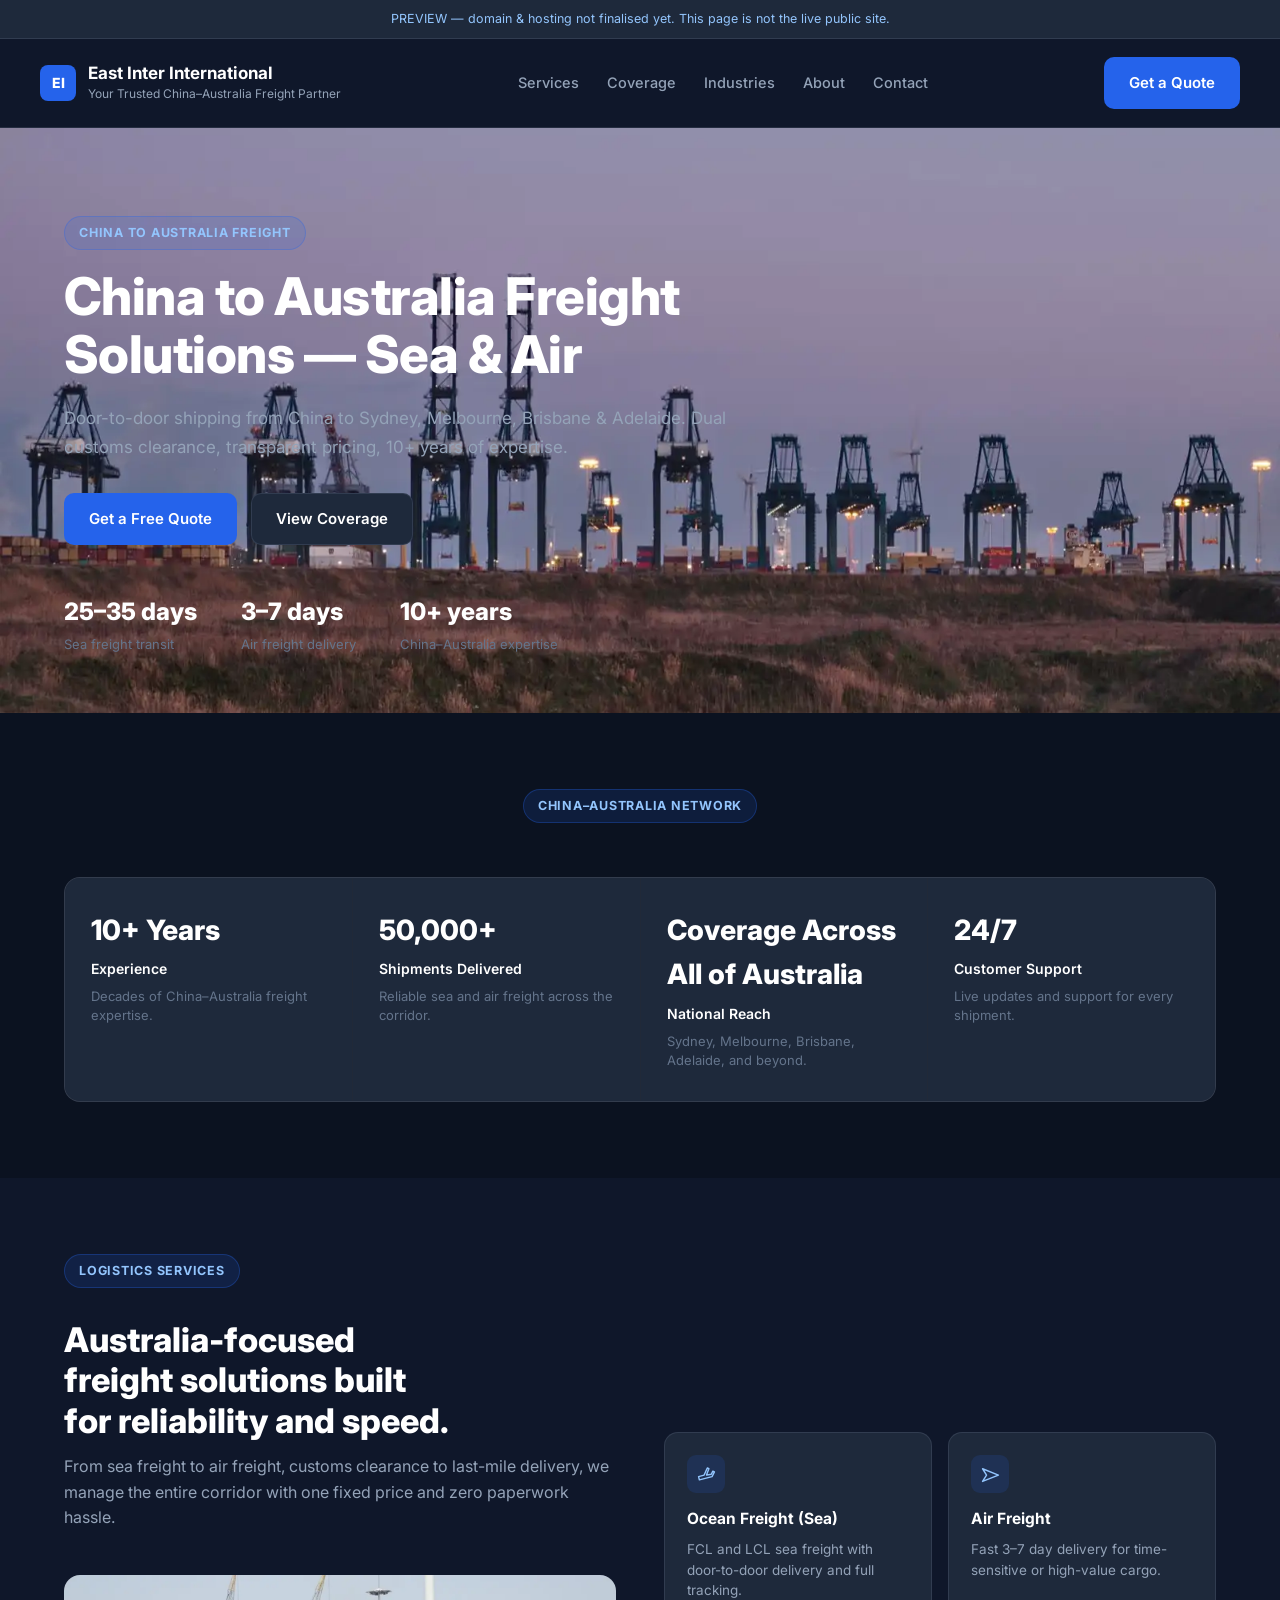
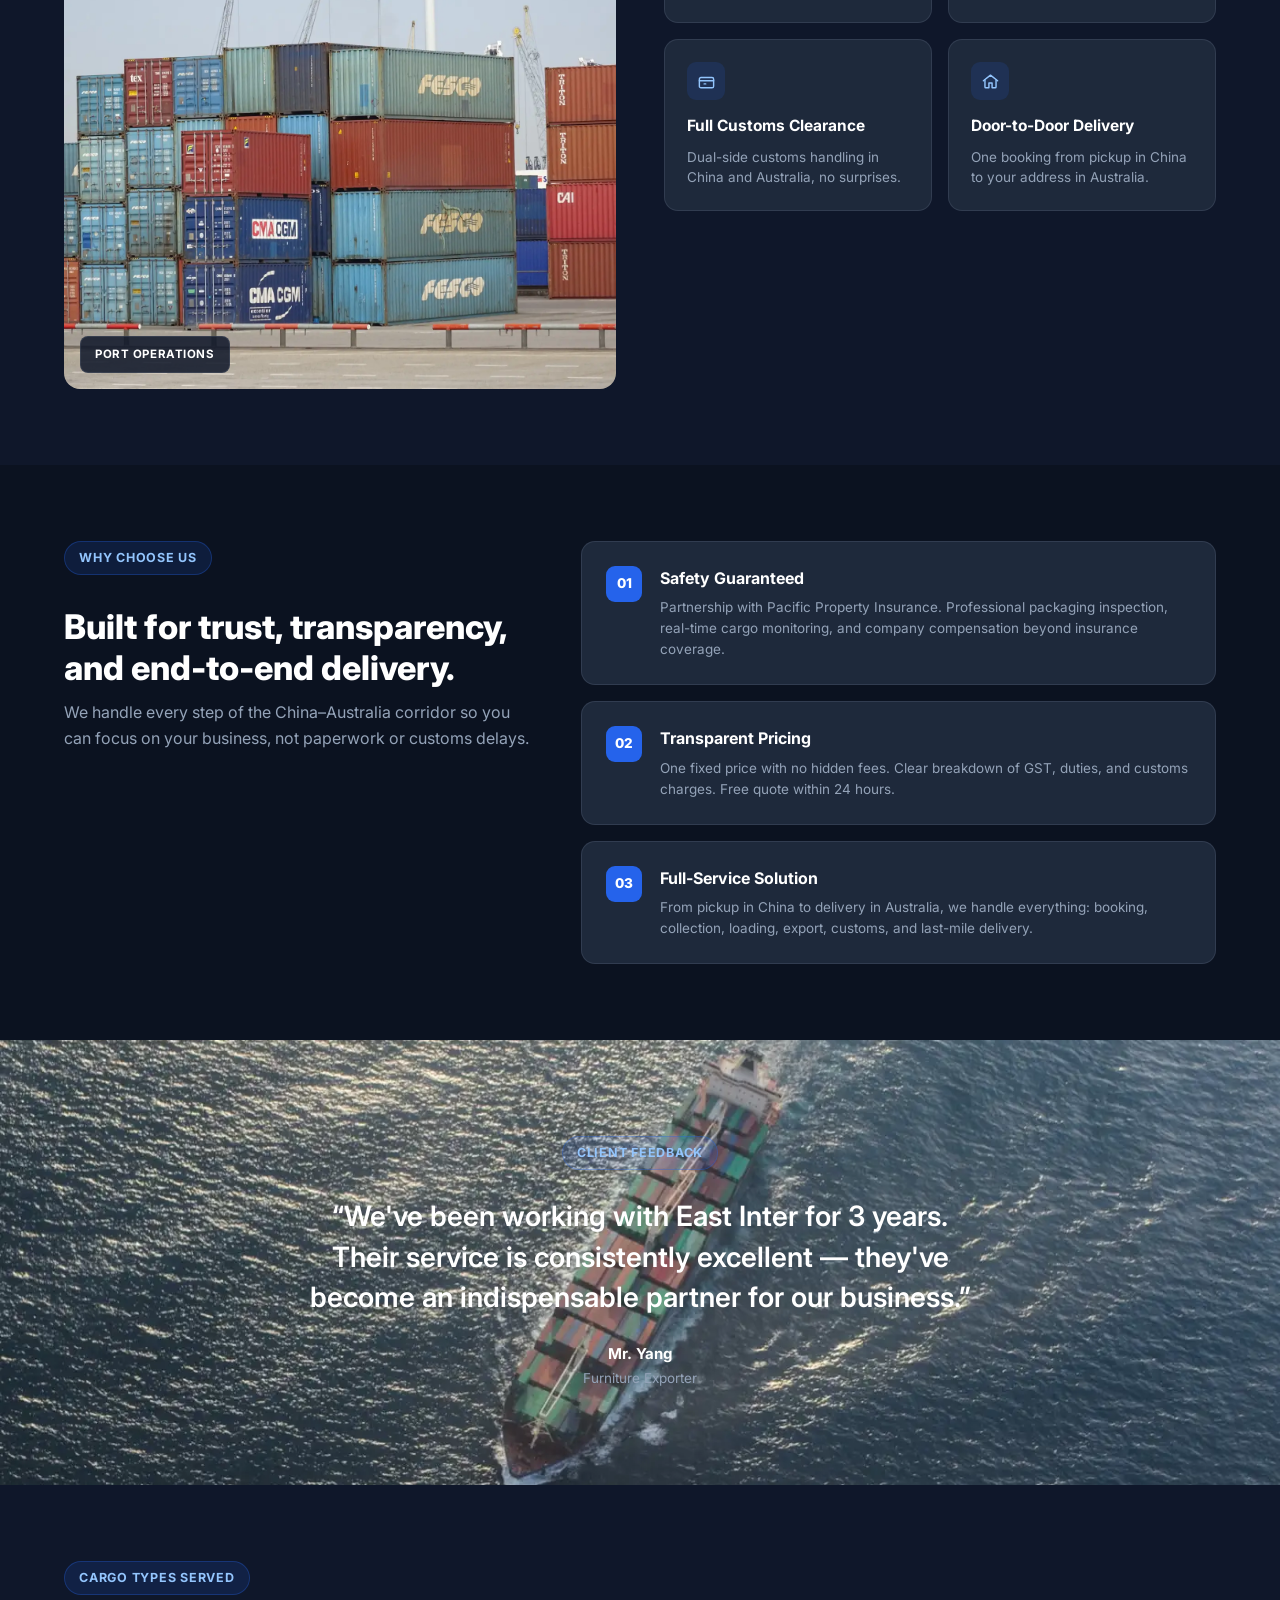
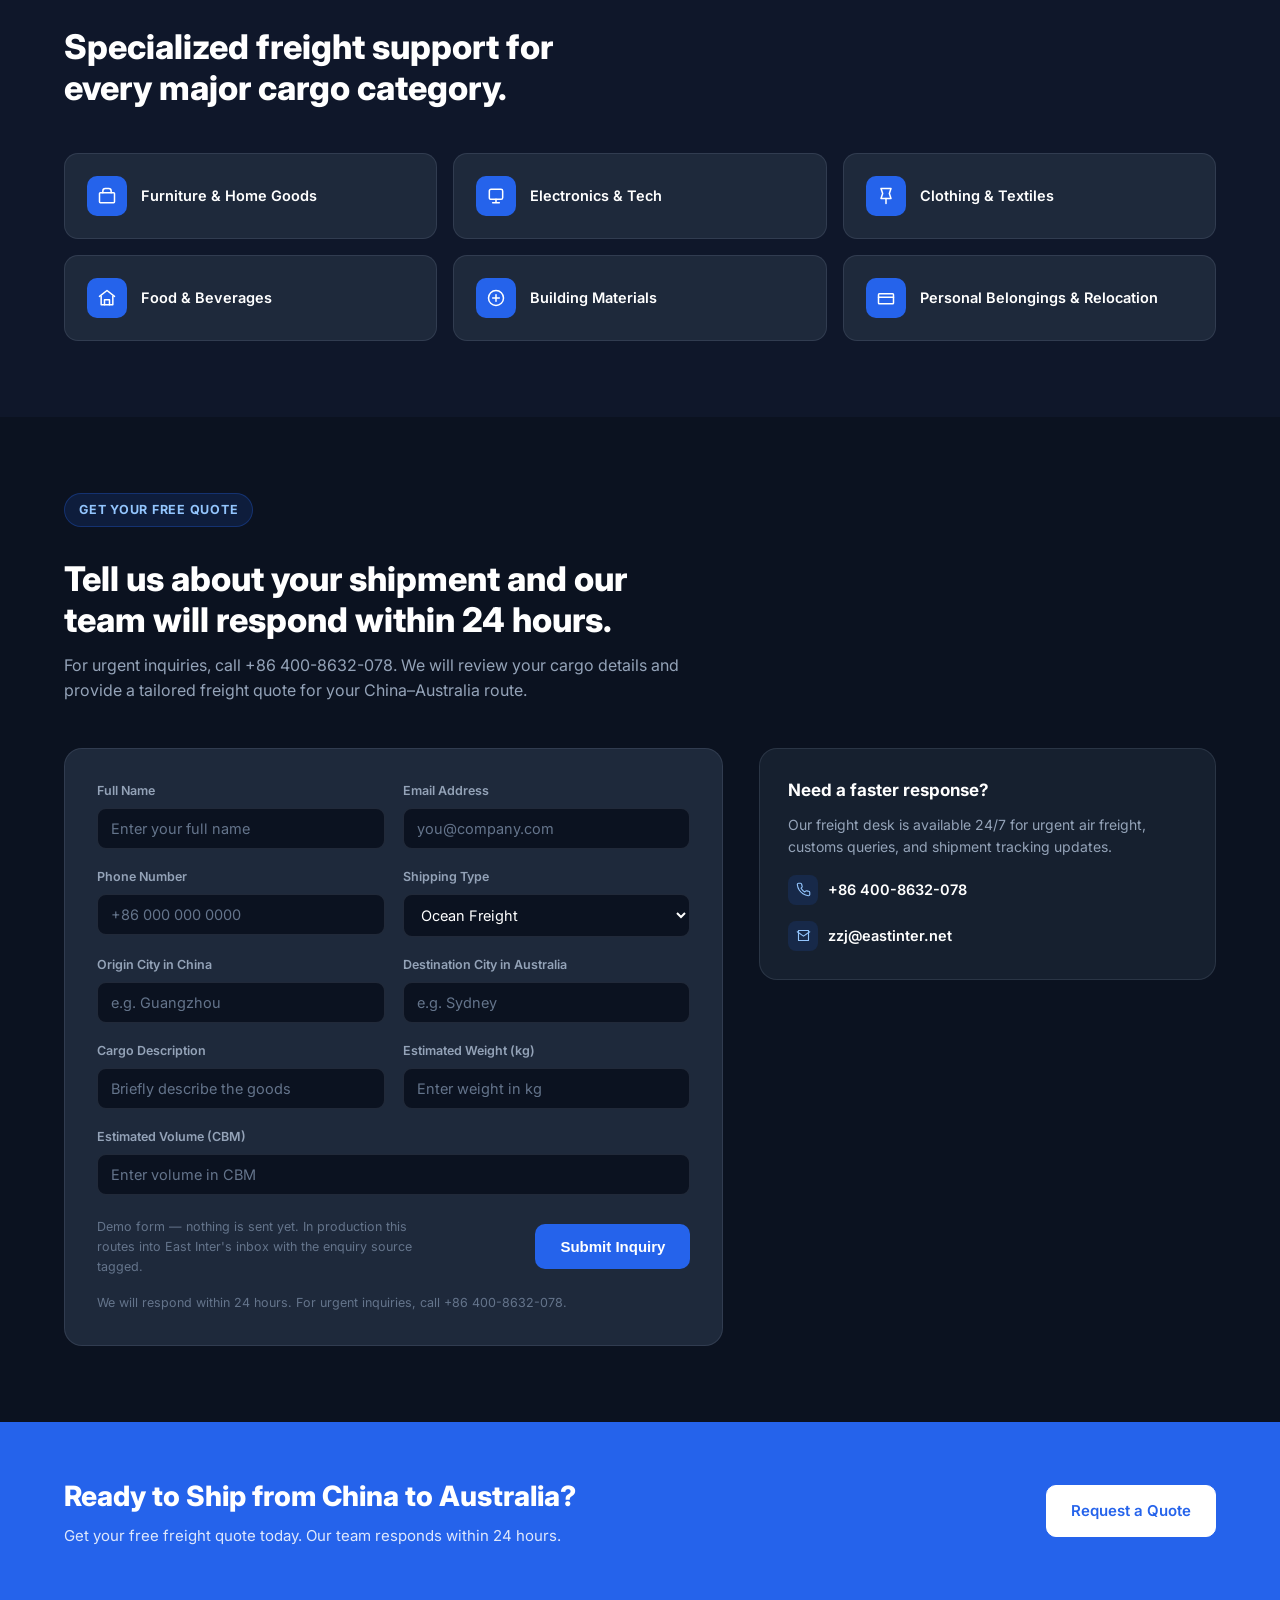
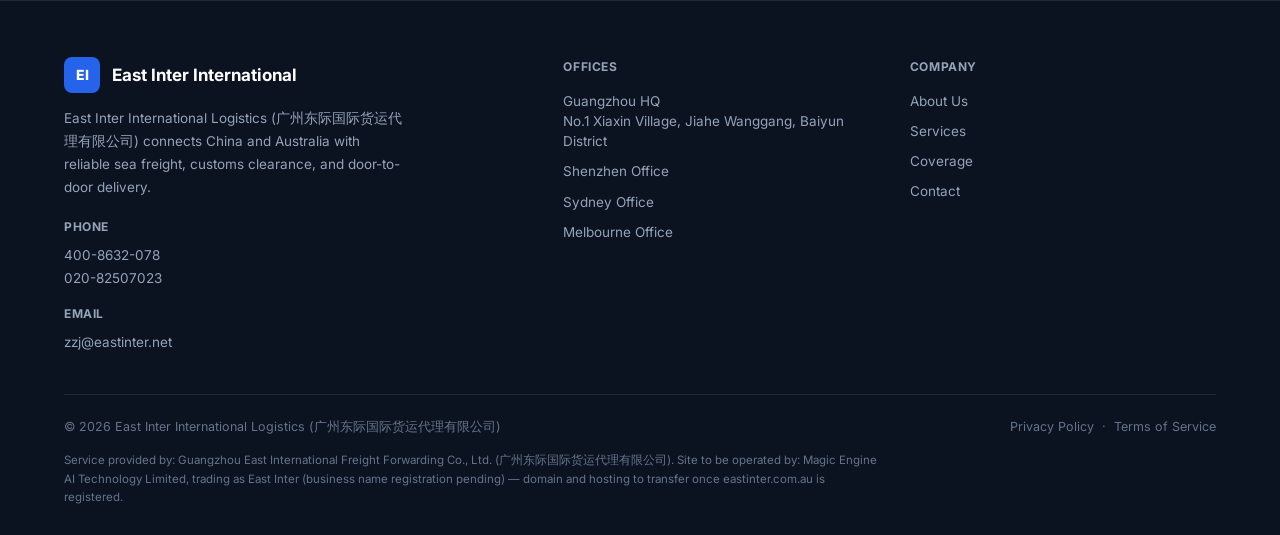
==== index.html @ a876fdb6 "East Inter 英文站 v2 — 按 PM Figma 新设计重做 Co-Authored-By: Claude Sonnet 5 <noreply@anthropic.com>" ====
<!DOCTYPE html>
<html lang="en">
<head>
<meta charset="UTF-8">
<meta name="viewport" content="width=device-width, initial-scale=1.0">
<title>East Inter International</title>
<link rel="preconnect" href="https://fonts.googleapis.com">
<link rel="preconnect" href="https://fonts.gstatic.com" crossorigin>
<link href="https://fonts.googleapis.com/css2?family=Inter:wght@400;500;600;700;800&display=swap" rel="stylesheet">
<style>
  :root{
    --bg:#0F172A;
    --bg-alt:#0B1220;
    --card:#1E293B;
    --card-alt:#16202F;
    --line:rgba(148,163,184,0.16);
    --ink:#FFFFFF;
    --ink-soft:#94A3B8;
    --ink-faint:#64748B;
    --accent:#2563EB;
    --accent-hover:#1D4ED8;
    --accent-soft:rgba(37,99,235,0.14);
  }
  *{box-sizing:border-box; margin:0; padding:0;}
  html{scroll-behavior:smooth;}
  @media (prefers-reduced-motion: reduce){ html{scroll-behavior:auto;} }
  body{
    background:var(--bg); color:var(--ink);
    font-family:'Inter', -apple-system, Segoe UI, sans-serif;
    -webkit-font-smoothing:antialiased;
    line-height:1.6;
  }
  img{max-width:100%; display:block;}
  a{color:inherit; text-decoration:none;}
  .wrap{max-width:1200px; margin:0 auto; padding:0 24px;}

  /* ---------- Buttons ---------- */
  .btn{
    display:inline-flex; align-items:center; justify-content:center; gap:8px;
    font-weight:600; font-size:15px; padding:13px 24px; border-radius:10px;
    border:1px solid transparent; cursor:pointer; white-space:nowrap;
    transition:background .15s ease, border-color .15s ease, transform .15s ease;
  }
  .btn-primary{background:var(--accent); color:#fff;}
  .btn-primary:hover{background:var(--accent-hover);}
  .btn-ghost{background:var(--card); color:var(--ink); border-color:var(--line);}
  .btn-ghost:hover{border-color:var(--ink-soft);}
  .btn:active{transform:translateY(1px);}
  .btn:focus-visible{outline:2px solid var(--accent); outline-offset:2px;}

  /* ---------- Navbar ---------- */
  header.nav{
    background:var(--bg); border-bottom:1px solid var(--line);
    position:sticky; top:0; z-index:20;
  }
  .nav-row{display:flex; align-items:center; justify-content:space-between; padding:18px 0; gap:20px;}
  .brand{display:flex; align-items:center; gap:12px;}
  .brand .mark{
    width:36px; height:36px; border-radius:8px; background:var(--accent);
    display:flex; align-items:center; justify-content:center; font-weight:800; font-size:14px; flex-shrink:0;
  }
  .brand .name{font-weight:700; font-size:17px; line-height:1.2;}
  .brand .tag{font-size:12px; color:var(--ink-soft);}
  .nav-links{display:flex; gap:28px; font-size:14.5px; font-weight:500; color:var(--ink-soft);}
  .nav-links a:hover{color:var(--ink);}
  .nav-cta{display:flex; align-items:center; gap:18px;}
  @media (max-width:860px){ .nav-links{display:none;} }

  /* ---------- Hero ---------- */
  .hero{position:relative; padding:88px 0 56px; overflow:hidden;}
  .hero-bg{position:absolute; inset:0; z-index:-2;}
  .hero-bg img{width:100%; height:100%; object-fit:cover;}
  .hero-bg::after{
    content:''; position:absolute; inset:0; z-index:-1;
    background:linear-gradient(100deg, rgba(15,23,42,0.97) 0%, rgba(15,23,42,0.90) 42%, rgba(15,23,42,0.55) 100%);
  }
  .eyebrow{
    display:inline-block; font-size:12.5px; font-weight:700; letter-spacing:0.06em; text-transform:uppercase;
    color:#93C5FD; background:var(--accent-soft); border:1px solid rgba(37,99,235,0.3);
    padding:6px 14px; border-radius:20px; margin-bottom:18px;
  }
  .hero h1{
    font-size:clamp(34px, 4.6vw, 52px); font-weight:800; line-height:1.12; letter-spacing:-0.01em;
    max-width:820px; text-wrap:balance;
  }
  .hero-lede{font-size:17px; color:var(--ink-soft); max-width:680px; margin-top:20px; line-height:1.65;}
  .hero-cta{display:flex; gap:14px; margin-top:32px; flex-wrap:wrap;}
  .hero-stats{display:flex; gap:44px; margin-top:48px; flex-wrap:wrap;}
  .hero-stats .stat b{font-size:24px; font-weight:800; display:block;}
  .hero-stats .stat span{font-size:13px; color:var(--ink-faint);}

  /* ---------- Section shell ---------- */
  section{padding:76px 0;}
  .band-alt{background:var(--bg-alt);}
  .section-head{max-width:640px; margin-bottom:44px;}
  .section-head h2{font-size:clamp(26px, 3vw, 34px); font-weight:800; margin-top:14px; line-height:1.2; text-wrap:balance;}
  .section-head p{color:var(--ink-soft); font-size:16px; margin-top:12px; line-height:1.6;}
  .section-head.center{margin-left:auto; margin-right:auto; text-align:center;}

  /* ---------- Stats bar ---------- */
  .stats-grid{display:grid; grid-template-columns:repeat(4, 1fr); gap:1px; background:var(--line); border:1px solid var(--line); border-radius:16px; overflow:hidden;}
  .stats-grid .cell{background:var(--card); padding:30px 26px;}
  .stats-grid .cell b{font-size:28px; font-weight:800; display:block;}
  .stats-grid .cell .label{font-size:14px; font-weight:600; color:var(--ink); margin-top:6px;}
  .stats-grid .cell .desc{font-size:13px; color:var(--ink-faint); margin-top:6px; line-height:1.5;}
  @media (max-width:900px){ .stats-grid{grid-template-columns:repeat(2, 1fr);} }

  /* ---------- Services ---------- */
  .services-layout{display:grid; grid-template-columns:1fr 1fr; gap:48px; align-items:center;}
  .services-photo{border-radius:16px; overflow:hidden; position:relative; aspect-ratio:4/3;}
  .services-photo img{width:100%; height:100%; object-fit:cover;}
  .photo-badge{
    position:absolute; left:16px; bottom:16px; background:rgba(15,23,42,0.85); border:1px solid var(--line);
    border-radius:8px; padding:8px 14px; font-size:11.5px; font-weight:700; letter-spacing:0.05em; text-transform:uppercase;
  }
  .svc-grid{display:grid; grid-template-columns:1fr 1fr; gap:16px;}
  .svc-card{background:var(--card); border:1px solid var(--line); border-radius:14px; padding:22px;}
  .svc-card .icon{width:38px; height:38px; border-radius:9px; background:var(--accent-soft); color:#93C5FD; display:flex; align-items:center; justify-content:center; margin-bottom:14px;}
  .svc-card .icon svg{width:19px; height:19px;}
  .svc-card h3{font-size:15.5px; font-weight:700;}
  .svc-card p{font-size:13.5px; color:var(--ink-soft); margin-top:8px; line-height:1.5;}
  @media (max-width:860px){ .services-layout{grid-template-columns:1fr;} }

  /* ---------- Why choose us ---------- */
  .why-layout{display:grid; grid-template-columns:0.85fr 1.15fr; gap:48px; align-items:start;}
  .why-cards{display:flex; flex-direction:column; gap:16px;}
  .why-card{background:var(--card); border:1px solid var(--line); border-radius:14px; padding:24px; display:flex; gap:18px; align-items:flex-start;}
  .why-card .num{
    flex-shrink:0; width:36px; height:36px; border-radius:9px; background:var(--accent); color:#fff;
    display:flex; align-items:center; justify-content:center; font-weight:800; font-size:13.5px;
  }
  .why-card h3{font-size:16px; font-weight:700;}
  .why-card p{font-size:13.5px; color:var(--ink-soft); margin-top:6px; line-height:1.55;}
  @media (max-width:860px){ .why-layout{grid-template-columns:1fr;} }

  /* ---------- Testimonial ---------- */
  .testimonial{position:relative; padding:96px 0; text-align:center; overflow:hidden;}
  .testimonial-bg{position:absolute; inset:0; z-index:-2;}
  .testimonial-bg img{width:100%; height:100%; object-fit:cover;}
  .testimonial-bg::after{content:''; position:absolute; inset:0; z-index:-1; background:linear-gradient(180deg, rgba(11,18,32,0.88) 0%, rgba(11,18,32,0.72) 50%, rgba(11,18,32,0.92) 100%);}
  .testimonial .eyebrow{margin-bottom:26px;}
  .testimonial blockquote{font-size:clamp(20px, 2.6vw, 28px); font-weight:600; line-height:1.45; max-width:760px; margin:0 auto; text-wrap:balance;}
  .testimonial .author{margin-top:24px; font-weight:700; font-size:15px;}
  .testimonial .role{font-size:13.5px; color:var(--ink-soft); margin-top:2px;}

  /* ---------- Industries ---------- */
  .industries-grid{display:grid; grid-template-columns:repeat(3, 1fr); gap:16px;}
  .ind-card{background:var(--card); border:1px solid var(--line); border-radius:14px; padding:22px; display:flex; align-items:center; gap:14px;}
  .ind-card .icon{width:40px; height:40px; border-radius:10px; background:var(--accent); color:#fff; display:flex; align-items:center; justify-content:center; flex-shrink:0;}
  .ind-card .icon svg{width:20px; height:20px;}
  .ind-card h3{font-size:14.5px; font-weight:600;}
  @media (max-width:860px){ .industries-grid{grid-template-columns:repeat(2, 1fr);} }
  @media (max-width:560px){ .industries-grid{grid-template-columns:1fr;} }

  /* ---------- Quote form section ---------- */
  .quote-section{position:relative; overflow:hidden;}
  .quote-bg{position:absolute; inset:0; z-index:-2;}
  .quote-bg img{width:100%; height:100%; object-fit:cover;}
  .quote-bg::after{content:''; position:absolute; inset:0; z-index:-1; background:linear-gradient(120deg, rgba(15,23,42,0.96) 0%, rgba(15,23,42,0.92) 55%, rgba(15,23,42,0.72) 100%);}
  .quote-layout{display:grid; grid-template-columns:1.3fr 0.9fr; gap:36px; align-items:start;}
  .quote-card{background:var(--card); border:1px solid var(--line); border-radius:18px; padding:32px;}
  .form-grid{display:grid; grid-template-columns:1fr 1fr; gap:18px;}
  .field{display:flex; flex-direction:column; gap:7px;}
  .field.full{grid-column:1/-1;}
  .field label{font-size:12.5px; font-weight:600; color:var(--ink-soft);}
  .field input, .field select, .field textarea{
    background:var(--bg-alt); border:1px solid var(--line); border-radius:9px; color:var(--ink);
    font-family:inherit; font-size:14.5px; padding:11px 13px; width:100%;
  }
  .field input::placeholder, .field textarea::placeholder{color:var(--ink-faint);}
  .field input:focus, .field select:focus, .field textarea:focus{outline:2px solid var(--accent); outline-offset:1px; border-color:var(--accent);}
  .form-foot{margin-top:22px; display:flex; align-items:center; justify-content:space-between; gap:16px; flex-wrap:wrap;}
  .form-note{font-size:12.5px; color:var(--ink-faint); max-width:40ch;}
  .urgent-card{background:var(--card-alt); border:1px solid var(--line); border-radius:18px; padding:28px;}
  .urgent-card h3{font-size:17px; font-weight:700;}
  .urgent-card p{font-size:14px; color:var(--ink-soft); margin-top:10px; line-height:1.6;}
  .contact-row{display:flex; align-items:center; gap:10px; margin-top:16px; font-size:14.5px; font-weight:600;}
  .contact-row .icon{width:30px; height:30px; border-radius:8px; background:var(--accent-soft); color:#93C5FD; display:flex; align-items:center; justify-content:center; flex-shrink:0;}
  .contact-row .icon svg{width:15px; height:15px;}
  @media (max-width:860px){ .quote-layout{grid-template-columns:1fr;} .form-grid{grid-template-columns:1fr;} }

  .success-panel{display:none; text-align:center; padding:30px 10px;}
  .success-panel.show{display:block;}
  form.hide{display:none;}
  .success-panel svg{width:46px; height:46px; color:#93C5FD;}
  .success-panel h3{font-size:19px; font-weight:700; margin-top:14px;}
  .success-panel p{color:var(--ink-soft); font-size:14px; margin-top:8px;}
  .success-panel .ref{display:inline-block; margin-top:14px; font-family:monospace; font-size:12.5px; background:var(--bg-alt); border:1px solid var(--line); border-radius:6px; padding:6px 12px;}

  /* ---------- CTA banner ---------- */
  .cta-banner{background:var(--accent); padding:52px 0;}
  .cta-row{display:flex; align-items:center; justify-content:space-between; gap:24px; flex-wrap:wrap;}
  .cta-row h2{font-size:clamp(22px, 2.6vw, 28px); font-weight:800;}
  .cta-row p{color:rgba(255,255,255,0.85); margin-top:6px; font-size:15px;}
  .cta-banner .btn-ghost{background:#fff; color:var(--accent); border-color:#fff;}
  .cta-banner .btn-ghost:hover{background:#EFF6FF;}

  /* ---------- Footer ---------- */
  footer{background:var(--bg-alt); padding:56px 0 28px; border-top:1px solid var(--line);}
  .footer-grid{display:grid; grid-template-columns:1.5fr 1fr 1fr; gap:40px;}
  footer h4{font-size:12px; font-weight:700; letter-spacing:0.05em; text-transform:uppercase; color:var(--ink-soft); margin-bottom:14px;}
  footer p{font-size:13.5px; color:var(--ink-soft); line-height:1.7; max-width:38ch;}
  footer ul{list-style:none;}
  footer li{font-size:13.5px; color:var(--ink-soft); margin-bottom:10px; line-height:1.5;}
  footer a:hover{color:var(--ink);}
  .footer-legal{
    margin-top:40px; padding-top:22px; border-top:1px solid var(--line);
    display:flex; justify-content:space-between; gap:16px; flex-wrap:wrap; font-size:12.5px; color:var(--ink-faint);
  }
  .footer-disclosure{margin-top:14px; font-size:11.5px; color:var(--ink-faint); line-height:1.6; max-width:820px;}
  @media (max-width:760px){ .footer-grid{grid-template-columns:1fr; gap:28px;} }

  .demo-banner{background:#1E293B; color:#93C5FD; text-align:center; font-size:12.5px; padding:9px 16px; border-bottom:1px solid var(--line);}
</style>
</head>
<body>

<div class="demo-banner">PREVIEW — domain &amp; hosting not finalised yet. This page is not the live public site.</div>

<header class="nav">
  <div class="wrap nav-row">
    <div class="brand">
      <div class="mark">EI</div>
      <div>
        <div class="name">East Inter International</div>
        <div class="tag">Your Trusted China–Australia Freight Partner</div>
      </div>
    </div>
    <nav class="nav-links">
      <a href="#services">Services</a>
      <a href="#coverage">Coverage</a>
      <a href="#industries">Industries</a>
      <a href="#why">About</a>
      <a href="#quote">Contact</a>
    </nav>
    <div class="nav-cta">
      <a class="btn btn-primary" href="#quote">Get a Quote</a>
    </div>
  </div>
</header>

<section class="hero">
  <div class="hero-bg"><img src="[data-uri]" alt="Container cranes at a port terminal during sunset"></div>
  <div class="wrap">
    <span class="eyebrow">China to Australia Freight</span>
    <h1>China to Australia Freight Solutions — Sea &amp; Air</h1>
    <p class="hero-lede">Door-to-door shipping from China to Sydney, Melbourne, Brisbane &amp; Adelaide. Dual customs clearance, transparent pricing, 10+ years of expertise.</p>
    <div class="hero-cta">
      <a class="btn btn-primary" href="#quote">Get a Free Quote</a>
      <a class="btn btn-ghost" href="#coverage">View Coverage</a>
    </div>
    <div class="hero-stats">
      <div class="stat"><b>25–35 days</b><span>Sea freight transit</span></div>
      <div class="stat"><b>3–7 days</b><span>Air freight delivery</span></div>
      <div class="stat"><b>10+ years</b><span>China–Australia expertise</span></div>
    </div>
  </div>
</section>

<section class="band-alt">
  <div class="wrap">
    <div class="section-head center" style="margin-bottom:36px;">
      <span class="eyebrow">China–Australia Network</span>
    </div>
    <div class="stats-grid">
      <div class="cell"><b>10+ Years</b><div class="label">Experience</div><div class="desc">Decades of China–Australia freight expertise.</div></div>
      <div class="cell"><b>50,000+</b><div class="label">Shipments Delivered</div><div class="desc">Reliable sea and air freight across the corridor.</div></div>
      <div class="cell"><b>Coverage Across All of Australia</b><div class="label">National Reach</div><div class="desc">Sydney, Melbourne, Brisbane, Adelaide, and beyond.</div></div>
      <div class="cell"><b>24/7</b><div class="label">Customer Support</div><div class="desc">Live updates and support for every shipment.</div></div>
    </div>
  </div>
</section>

<section id="services">
  <div class="wrap">
    <div class="services-layout">
      <div>
        <div class="section-head">
          <span class="eyebrow">Logistics Services</span>
          <h2>Australia-focused freight solutions built for reliability and speed.</h2>
          <p>From sea freight to air freight, customs clearance to last-mile delivery, we manage the entire corridor with one fixed price and zero paperwork hassle.</p>
        </div>
        <div class="services-photo">
          <img src="[data-uri]" alt="Stacked shipping containers at a port terminal">
          <span class="photo-badge">Port Operations</span>
        </div>
      </div>
      <div class="svc-grid">
        <div class="svc-card">
          <div class="icon"><svg viewBox="0 0 24 24" fill="none" stroke="currentColor" stroke-width="1.8" stroke-linecap="round" stroke-linejoin="round"><path d="M2 16l7-2 4-9 2 1-3 8 6-1 2-4 2 1-3 6-16 4z"/></svg></div>
          <h3>Ocean Freight (Sea)</h3>
          <p>FCL and LCL sea freight with door-to-door delivery and full tracking.</p>
        </div>
        <div class="svc-card">
          <div class="icon"><svg viewBox="0 0 24 24" fill="none" stroke="currentColor" stroke-width="1.8" stroke-linecap="round" stroke-linejoin="round"><path d="M2 22l20-8-20-8 5 8-5 8z"/></svg></div>
          <h3>Air Freight</h3>
          <p>Fast 3–7 day delivery for time-sensitive or high-value cargo.</p>
        </div>
        <div class="svc-card">
          <div class="icon"><svg viewBox="0 0 24 24" fill="none" stroke="currentColor" stroke-width="1.8" stroke-linecap="round" stroke-linejoin="round"><rect x="3" y="7" width="18" height="13" rx="2"/><path d="M3 11h18"/><path d="M9 15h2"/></svg></div>
          <h3>Full Customs Clearance</h3>
          <p>Dual-side customs handling in China and Australia, no surprises.</p>
        </div>
        <div class="svc-card">
          <div class="icon"><svg viewBox="0 0 24 24" fill="none" stroke="currentColor" stroke-width="1.8" stroke-linecap="round" stroke-linejoin="round"><path d="M3 11l9-7 9 7"/><path d="M5 10v9a1 1 0 0 0 1 1h4v-6h4v6h4a1 1 0 0 0 1-1v-9"/></svg></div>
          <h3>Door-to-Door Delivery</h3>
          <p>One booking from pickup in China to your address in Australia.</p>
        </div>
      </div>
    </div>
  </div>
</section>

<section class="band-alt" id="why">
  <div class="wrap">
    <div class="why-layout">
      <div class="section-head" style="margin-bottom:0;">
        <span class="eyebrow">Why Choose Us</span>
        <h2>Built for trust, transparency, and end-to-end delivery.</h2>
        <p>We handle every step of the China–Australia corridor so you can focus on your business, not paperwork or customs delays.</p>
      </div>
      <div class="why-cards">
        <div class="why-card">
          <div class="num">01</div>
          <div><h3>Safety Guaranteed</h3><p>Partnership with Pacific Property Insurance. Professional packaging inspection, real-time cargo monitoring, and company compensation beyond insurance coverage.</p></div>
        </div>
        <div class="why-card">
          <div class="num">02</div>
          <div><h3>Transparent Pricing</h3><p>One fixed price with no hidden fees. Clear breakdown of GST, duties, and customs charges. Free quote within 24 hours.</p></div>
        </div>
        <div class="why-card">
          <div class="num">03</div>
          <div><h3>Full-Service Solution</h3><p>From pickup in China to delivery in Australia, we handle everything: booking, collection, loading, export, customs, and last-mile delivery.</p></div>
        </div>
      </div>
    </div>
  </div>
</section>

<section class="testimonial">
  <div class="testimonial-bg"><img src="[data-uri]" alt="Aerial view of a cargo ship at sea"></div>
  <div class="wrap">
    <span class="eyebrow">Client Feedback</span>
    <blockquote>&ldquo;We've been working with East Inter for 3 years. Their service is consistently excellent — they've become an indispensable partner for our business.&rdquo;</blockquote>
    <div class="author">Mr. Yang</div>
    <div class="role">Furniture Exporter</div>
  </div>
</section>

<section id="industries">
  <div class="wrap">
    <div class="section-head">
      <span class="eyebrow">Cargo Types Served</span>
      <h2>Specialized freight support for every major cargo category.</h2>
    </div>
    <div class="industries-grid">
      <div class="ind-card"><div class="icon"><svg viewBox="0 0 24 24" fill="none" stroke="currentColor" stroke-width="1.8" stroke-linecap="round" stroke-linejoin="round"><rect x="3" y="8" width="18" height="12" rx="1"/><path d="M7 8V6a3 3 0 0 1 3-3h4a3 3 0 0 1 3 3v2"/></svg></div><h3>Furniture &amp; Home Goods</h3></div>
      <div class="ind-card"><div class="icon"><svg viewBox="0 0 24 24" fill="none" stroke="currentColor" stroke-width="1.8" stroke-linecap="round" stroke-linejoin="round"><rect x="4" y="4" width="16" height="12" rx="2"/><path d="M8 20h8M12 16v4"/></svg></div><h3>Electronics &amp; Tech</h3></div>
      <div class="ind-card"><div class="icon"><svg viewBox="0 0 24 24" fill="none" stroke="currentColor" stroke-width="1.8" stroke-linecap="round" stroke-linejoin="round"><path d="M6 3h12l-2 6 2 6H6l2-6-2-6z"/><path d="M12 15v6"/></svg></div><h3>Clothing &amp; Textiles</h3></div>
      <div class="ind-card"><div class="icon"><svg viewBox="0 0 24 24" fill="none" stroke="currentColor" stroke-width="1.8" stroke-linecap="round" stroke-linejoin="round"><path d="M3 10l9-7 9 7"/><path d="M5 10v10h14V10"/><path d="M9 20v-6h6v6"/></svg></div><h3>Food &amp; Beverages</h3></div>
      <div class="ind-card"><div class="icon"><svg viewBox="0 0 24 24" fill="none" stroke="currentColor" stroke-width="1.8" stroke-linecap="round" stroke-linejoin="round"><circle cx="12" cy="12" r="9"/><path d="M8 12h8M12 8v8"/></svg></div><h3>Building Materials</h3></div>
      <div class="ind-card"><div class="icon"><svg viewBox="0 0 24 24" fill="none" stroke="currentColor" stroke-width="1.8" stroke-linecap="round" stroke-linejoin="round"><rect x="3" y="7" width="18" height="12" rx="1"/><path d="M3 11h18"/></svg></div><h3>Personal Belongings &amp; Relocation</h3></div>
    </div>
  </div>
</section>

<section class="quote-section band-alt" id="quote">
  <div class="quote-bg"><img src="[data-uri]" alt="Forklift loading a shipping container at a warehouse"></div>
  <div class="wrap">
    <div class="section-head">
      <span class="eyebrow">Get Your Free Quote</span>
      <h2>Tell us about your shipment and our team will respond within 24 hours.</h2>
      <p>For urgent inquiries, call +86 400-8632-078. We will review your cargo details and provide a tailored freight quote for your China–Australia route.</p>
    </div>
    <div class="quote-layout">
      <div class="quote-card">
        <form id="quoteForm">
          <div class="form-grid">
            <div class="field"><label for="f-name">Full Name</label><input id="f-name" type="text" required placeholder="Enter your full name"></div>
            <div class="field"><label for="f-email">Email Address</label><input id="f-email" type="email" required placeholder="you@company.com"></div>
            <div class="field"><label for="f-phone">Phone Number</label><input id="f-phone" type="text" placeholder="+86 000 000 0000"></div>
            <div class="field"><label for="f-type">Shipping Type</label>
              <select id="f-type">
                <option>Ocean Freight</option>
                <option>Air Freight</option>
                <option>Not sure yet</option>
              </select>
            </div>
            <div class="field"><label for="f-origin">Origin City in China</label><input id="f-origin" type="text" placeholder="e.g. Guangzhou"></div>
            <div class="field"><label for="f-dest">Destination City in Australia</label><input id="f-dest" type="text" placeholder="e.g. Sydney"></div>
            <div class="field"><label for="f-cargo">Cargo Description</label><input id="f-cargo" type="text" placeholder="Briefly describe the goods"></div>
            <div class="field"><label for="f-weight">Estimated Weight (kg)</label><input id="f-weight" type="text" placeholder="Enter weight in kg"></div>
            <div class="field full"><label for="f-volume">Estimated Volume (CBM)</label><input id="f-volume" type="text" placeholder="Enter volume in CBM"></div>
          </div>
          <div class="form-foot">
            <p class="form-note">Demo form — nothing is sent yet. In production this routes into East Inter's inbox with the enquiry source tagged.</p>
            <button class="btn btn-primary" type="submit" id="submitBtn">Submit Inquiry</button>
          </div>
          <p style="font-size:12.5px; color:var(--ink-faint); margin-top:16px;">We will respond within 24 hours. For urgent inquiries, call +86 400-8632-078.</p>
        </form>
        <div class="success-panel" id="successPanel">
          <svg viewBox="0 0 24 24" fill="none" stroke="currentColor" stroke-width="1.6" stroke-linecap="round" stroke-linejoin="round"><circle cx="12" cy="12" r="10"/><path d="M8 12l2.5 2.5L16 9"/></svg>
          <h3>Enquiry received</h3>
          <p>We'll get back to you with a quote and an estimated transit time.</p>
          <span class="ref" id="refCode"></span>
        </div>
      </div>
      <div class="urgent-card">
        <h3>Need a faster response?</h3>
        <p>Our freight desk is available 24/7 for urgent air freight, customs queries, and shipment tracking updates.</p>
        <div class="contact-row"><span class="icon"><svg viewBox="0 0 24 24" fill="none" stroke="currentColor" stroke-width="1.8" stroke-linecap="round" stroke-linejoin="round"><path d="M22 16.92v3a2 2 0 0 1-2.18 2 19.79 19.79 0 0 1-8.63-3.07 19.5 19.5 0 0 1-6-6 19.79 19.79 0 0 1-3.07-8.67A2 2 0 0 1 4.11 2h3a2 2 0 0 1 2 1.72c.127.96.362 1.903.7 2.81a2 2 0 0 1-.45 2.11L8.09 9.91a16 16 0 0 0 6 6l1.27-1.27a2 2 0 0 1 2.11-.45c.907.339 1.85.573 2.81.7A2 2 0 0 1 22 16.92z"/></svg></span> +86 400-8632-078</div>
        <div class="contact-row"><span class="icon"><svg viewBox="0 0 24 24" fill="none" stroke="currentColor" stroke-width="1.8" stroke-linecap="round" stroke-linejoin="round"><path d="M4 4h16v16H4z"/><path d="M22 6l-10 7L2 6"/></svg></span> zzj@eastinter.net</div>
      </div>
    </div>
  </div>
</section>

<section class="cta-banner">
  <div class="wrap cta-row">
    <div>
      <h2>Ready to Ship from China to Australia?</h2>
      <p>Get your free freight quote today. Our team responds within 24 hours.</p>
    </div>
    <a class="btn btn-ghost" href="#quote">Request a Quote</a>
  </div>
</section>

<footer>
  <div class="wrap">
    <div class="footer-grid">
      <div>
        <div class="brand" style="margin-bottom:14px;">
          <div class="mark">EI</div>
          <div><div class="name">East Inter International</div></div>
        </div>
        <p>East Inter International Logistics (广州东际国际货运代理有限公司) connects China and Australia with reliable sea freight, customs clearance, and door-to-door delivery.</p>
        <div style="margin-top:18px;">
          <div style="font-size:12px; font-weight:700; letter-spacing:0.05em; text-transform:uppercase; color:var(--ink-soft); margin-bottom:8px;">Phone</div>
          <p style="margin:0;">400-8632-078<br>020-82507023</p>
          <div style="font-size:12px; font-weight:700; letter-spacing:0.05em; text-transform:uppercase; color:var(--ink-soft); margin:14px 0 8px;">Email</div>
          <p style="margin:0;">zzj@eastinter.net</p>
        </div>
      </div>
      <div>
        <h4>Offices</h4>
        <ul>
          <li>Guangzhou HQ<br>No.1 Xiaxin Village, Jiahe Wanggang, Baiyun District</li>
          <li>Shenzhen Office</li>
          <li>Sydney Office</li>
          <li>Melbourne Office</li>
        </ul>
      </div>
      <div>
        <h4>Company</h4>
        <ul>
          <li><a href="#why">About Us</a></li>
          <li><a href="#services">Services</a></li>
          <li><a href="#coverage">Coverage</a></li>
          <li><a href="#quote">Contact</a></li>
        </ul>
      </div>
    </div>
    <div class="footer-legal">
      <span>&copy; 2026 East Inter International Logistics (广州东际国际货运代理有限公司)</span>
      <span>Privacy Policy &nbsp;·&nbsp; Terms of Service</span>
    </div>
    <p class="footer-disclosure">Service provided by: Guangzhou East International Freight Forwarding Co., Ltd. (广州东际国际货运代理有限公司). Site to be operated by: Magic Engine AI Technology Limited, trading as East Inter (business name registration pending) — domain and hosting to transfer once eastinter.com.au is registered.</p>
  </div>
</footer>

<script>
  (function(){
    var form = document.getElementById('quoteForm');
    var success = document.getElementById('successPanel');
    var btn = document.getElementById('submitBtn');
    var ref = document.getElementById('refCode');
    form.addEventListener('submit', function(e){
      e.preventDefault();
      if (!form.reportValidity()) return;
      btn.disabled = true;
      btn.textContent = 'Sending…';
      setTimeout(function(){
        var code = 'EI-' + Math.random().toString(36).slice(2, 6).toUpperCase() + '-' + new Date().getFullYear();
        ref.textContent = 'Reference ' + code + ' (demo only)';
        form.classList.add('hide');
        success.classList.add('show');
        success.scrollIntoView({behavior:'smooth', block:'center'});
      }, 500);
    });
  })();
</script>
</body>
</html>
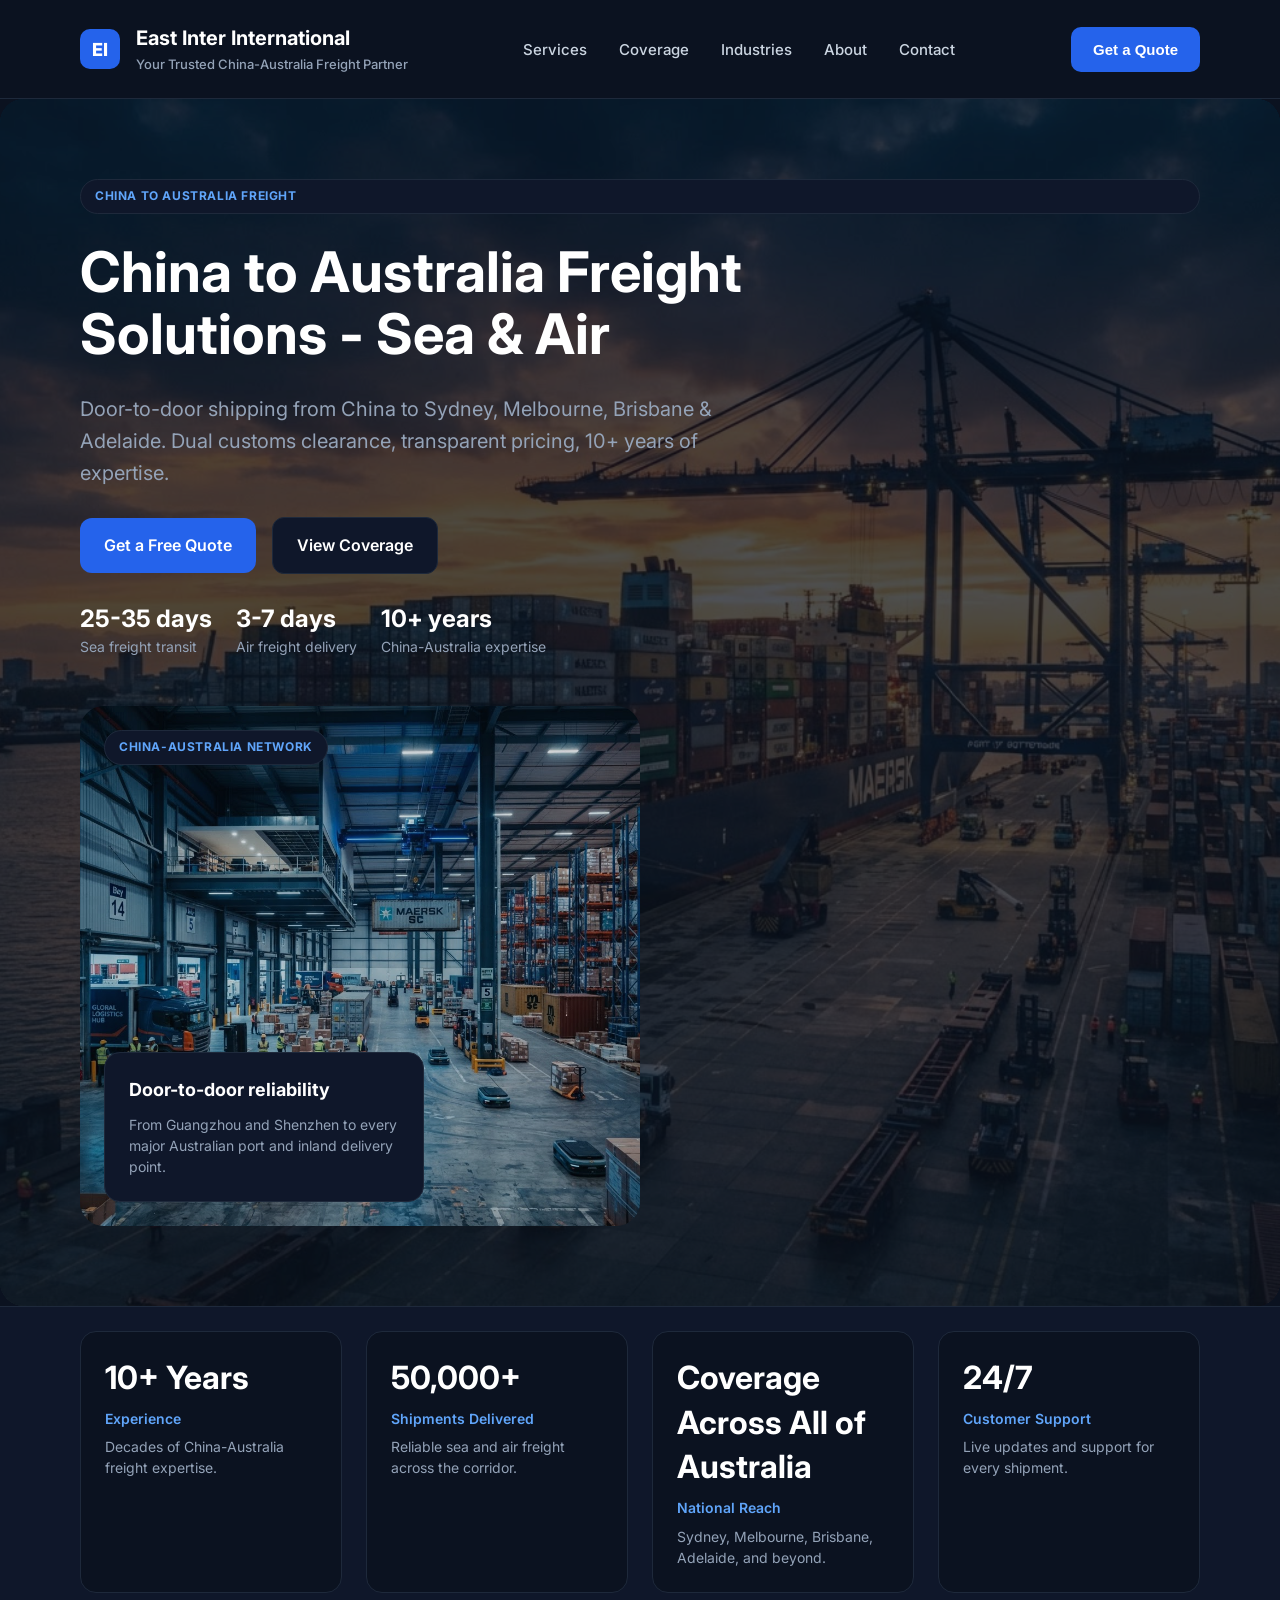
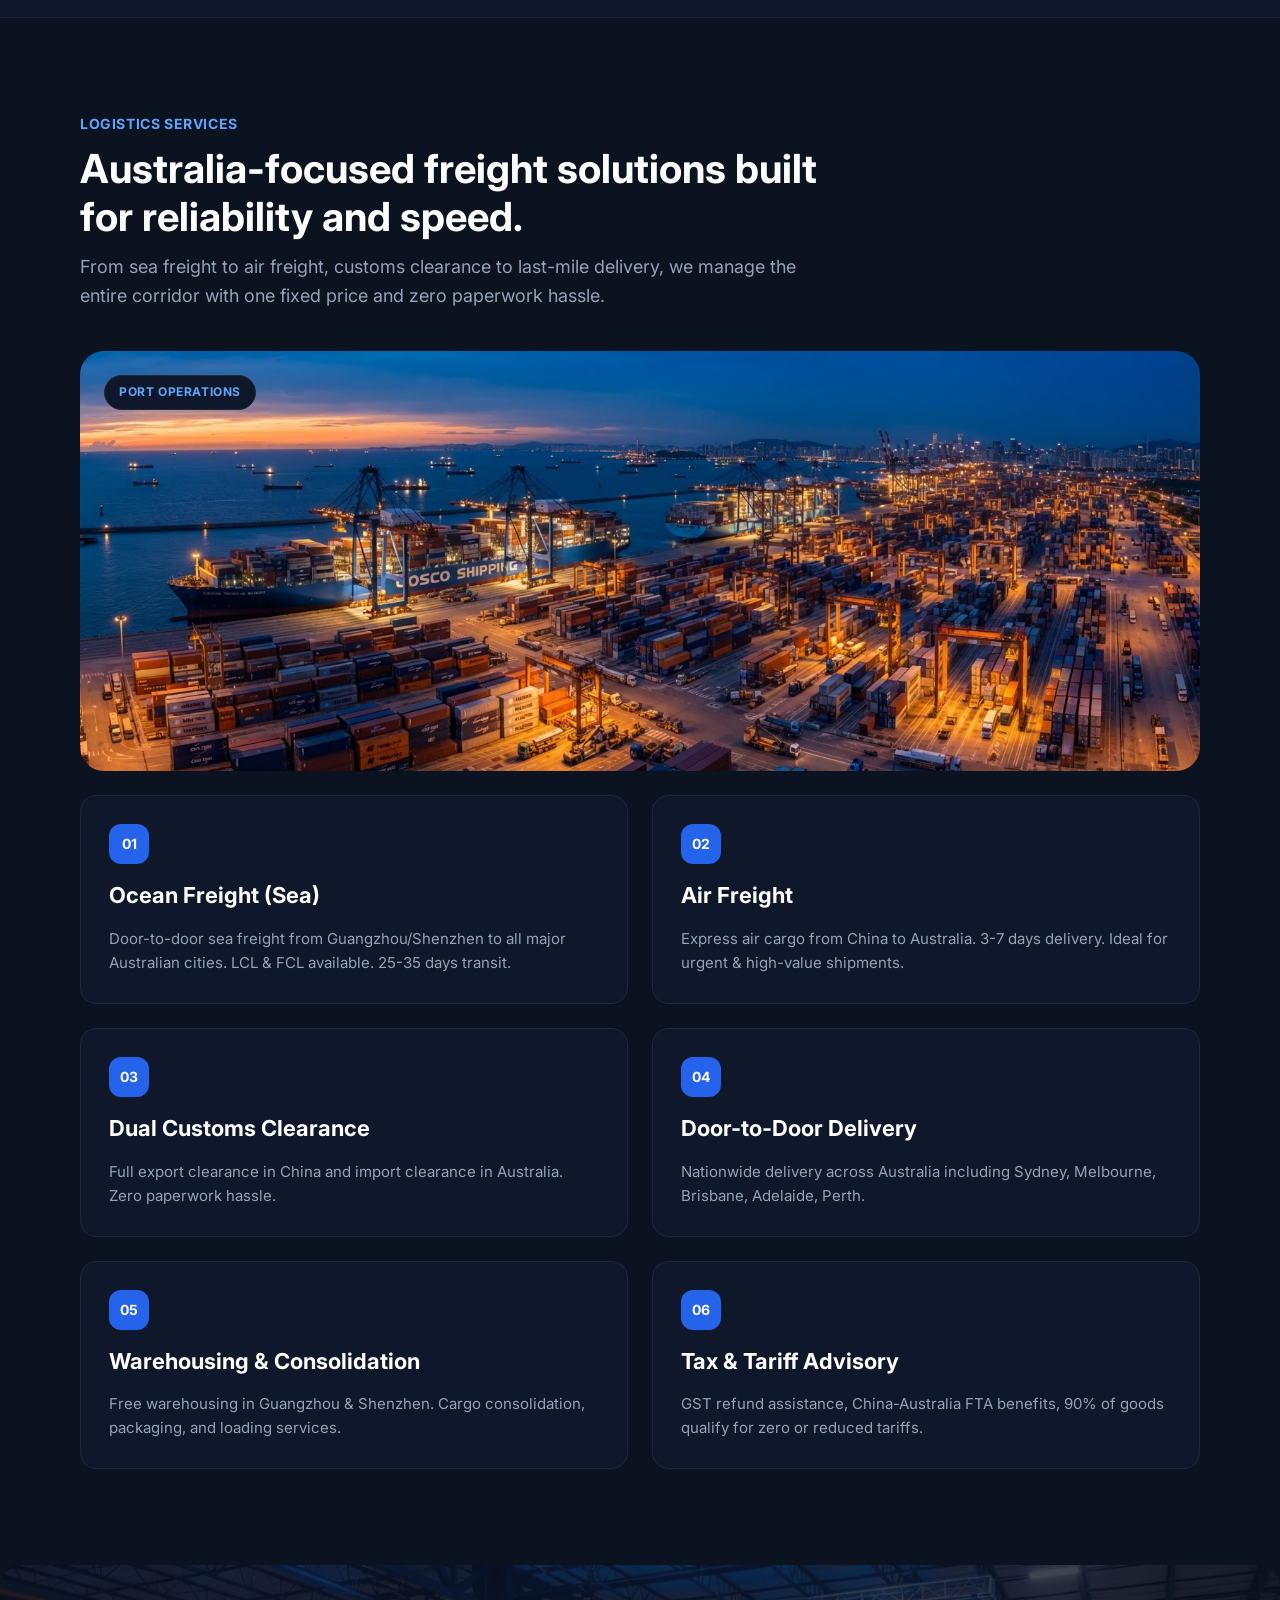
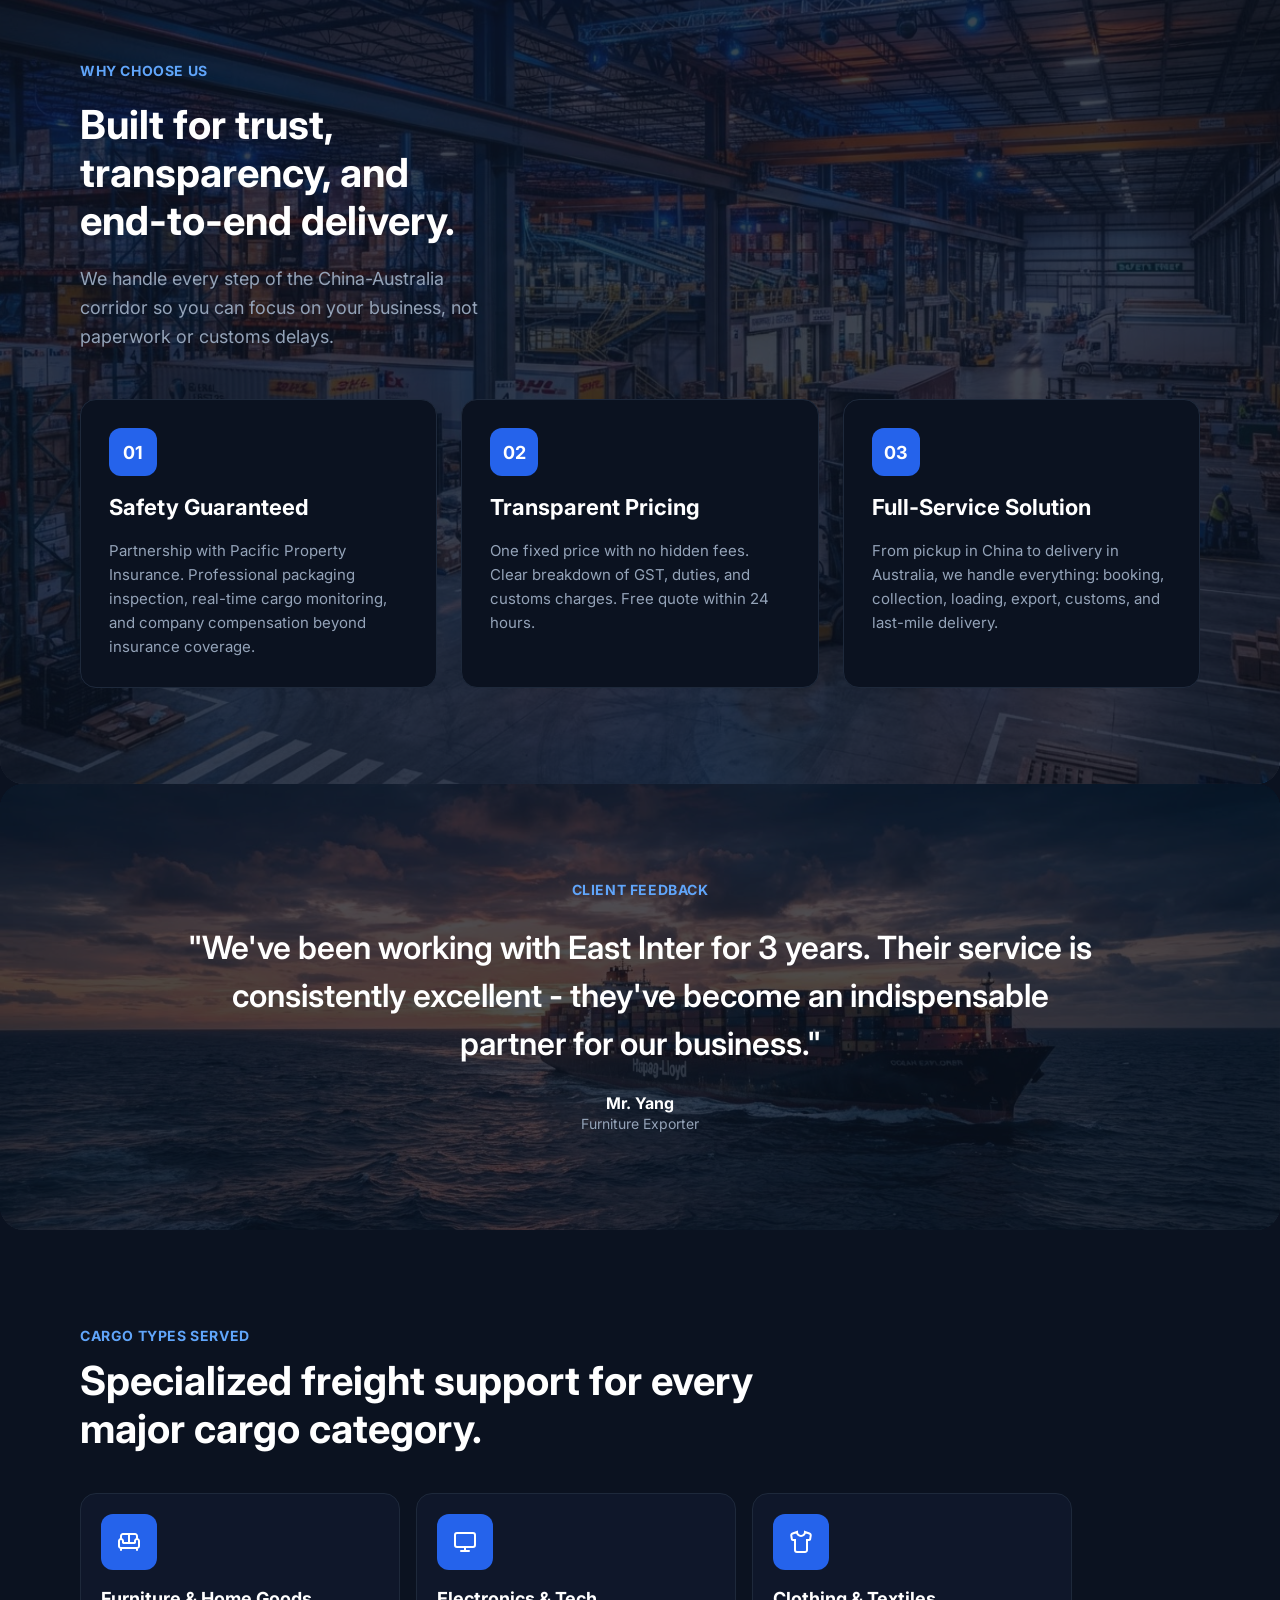
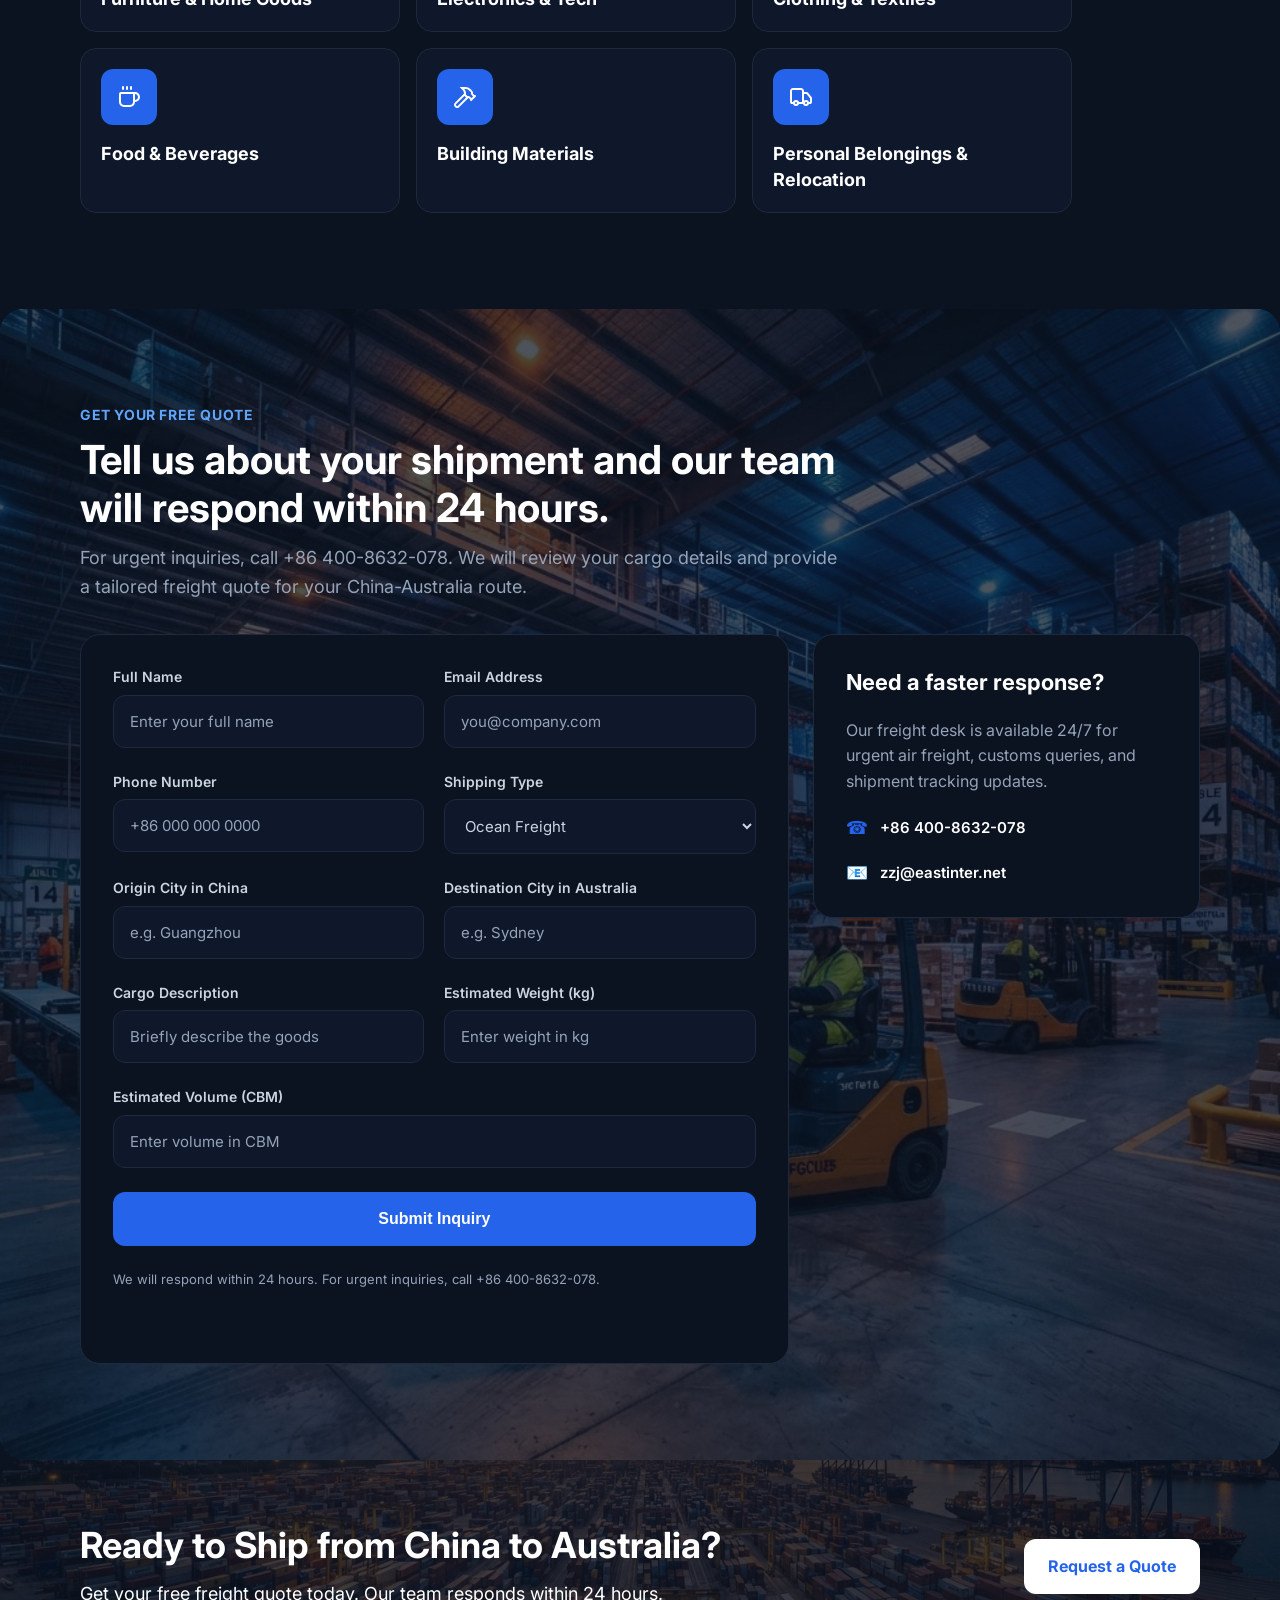
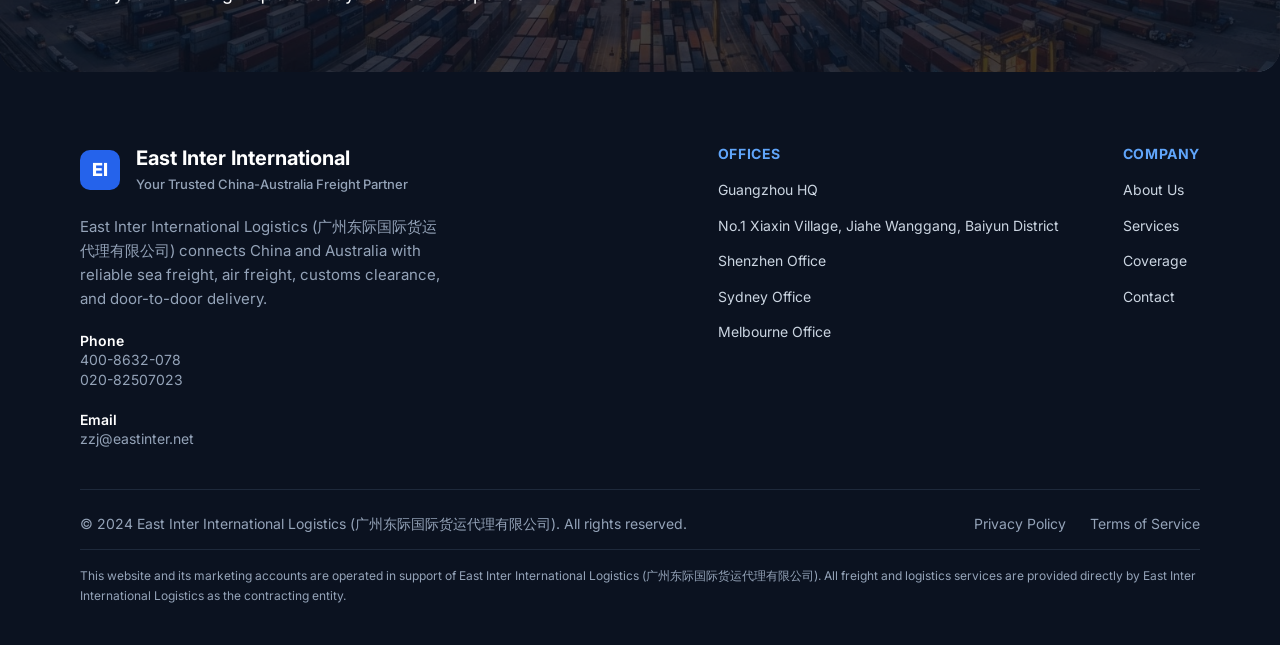
==== commit ea1ccd6e: "rebuild from real Figma design (Dev Mode MCP), use real exported assets" ====
--- a/index.html
+++ b/index.html
@@ -3,491 +3,473 @@
 <head>
 <meta charset="UTF-8">
 <meta name="viewport" content="width=device-width, initial-scale=1.0">
-<title>East Inter International</title>
+<title>East Inter International Logistics — China to Australia Freight</title>
 <link rel="preconnect" href="https://fonts.googleapis.com">
 <link rel="preconnect" href="https://fonts.gstatic.com" crossorigin>
 <link href="https://fonts.googleapis.com/css2?family=Inter:wght@400;500;600;700;800&display=swap" rel="stylesheet">
 <style>
   :root{
-    --bg:#0F172A;
-    --bg-alt:#0B1220;
-    --card:#1E293B;
-    --card-alt:#16202F;
-    --line:rgba(148,163,184,0.16);
-    --ink:#FFFFFF;
-    --ink-soft:#94A3B8;
-    --ink-faint:#64748B;
-    --accent:#2563EB;
-    --accent-hover:#1D4ED8;
-    --accent-soft:rgba(37,99,235,0.14);
+    --bg:#0b1220;
+    --panel:#0f172a;
+    --card:#0b1220;
+    --border:#1e293b;
+    --white:#ffffff;
+    --muted:#94a3b8;
+    --muted-light:#cbd5e1;
+    --blue:#2563eb;
+    --blue-light:#60a5fa;
   }
-  *{box-sizing:border-box; margin:0; padding:0;}
-  html{scroll-behavior:smooth;}
-  @media (prefers-reduced-motion: reduce){ html{scroll-behavior:auto;} }
-  body{
-    background:var(--bg); color:var(--ink);
-    font-family:'Inter', -apple-system, Segoe UI, sans-serif;
-    -webkit-font-smoothing:antialiased;
-    line-height:1.6;
+  *{box-sizing:border-box;margin:0;padding:0;}
+  html,body{background:var(--bg);color:var(--white);font-family:'Inter',system-ui,-apple-system,sans-serif;line-height:1.4;overflow-x:hidden;}
+  img{max-width:100%;display:block;}
+  .wrap{max-width:1440px;margin:0 auto;}
+  .section{padding:96px 80px;}
+  .eyebrow{color:var(--blue-light);font-weight:700;font-size:14px;letter-spacing:0.6px;text-transform:uppercase;}
+  .pill{display:inline-flex;align-items:center;background:var(--panel);border:1px solid var(--border);border-radius:999px;padding:8px 14px;color:var(--blue-light);font-weight:700;font-size:12px;letter-spacing:0.6px;text-transform:uppercase;}
+
+  /* NAVBAR */
+  .navbar{display:flex;align-items:center;justify-content:space-between;padding:24px 80px;background:var(--bg);border-bottom:1px solid var(--border);}
+  .brand{display:flex;align-items:center;gap:16px;}
+  .brand-mark{width:40px;height:40px;border-radius:10px;background:var(--blue);display:flex;align-items:center;justify-content:center;font-weight:800;font-size:18px;color:#fff;flex-shrink:0;}
+  .brand-text p{font-weight:700;font-size:20px;color:#fff;}
+  .brand-text span{font-weight:500;font-size:13px;color:var(--muted);}
+  .nav-links{display:flex;gap:32px;align-items:center;color:var(--muted-light);font-weight:500;font-size:15px;}
+  .nav-links a{color:inherit;text-decoration:none;}
+  .btn-primary{background:var(--blue);color:#fff;font-weight:600;font-size:15px;border:none;border-radius:10px;padding:14px 22px;cursor:pointer;white-space:nowrap;}
+  .btn-secondary{background:var(--panel);border:1px solid var(--border);color:#fff;font-weight:600;font-size:16px;border-radius:12px;padding:16px 24px;cursor:pointer;text-decoration:none;display:inline-flex;align-items:center;justify-content:center;}
+  .btn-primary-lg{background:var(--blue);color:#fff;font-weight:600;font-size:16px;border:none;border-radius:12px;padding:16px 24px;cursor:pointer;text-decoration:none;display:inline-flex;align-items:center;justify-content:center;}
+
+  /* HERO */
+  .hero{position:relative;display:flex;flex-direction:column;gap:48px;padding:80px;border-radius:24px;overflow:hidden;}
+  .hero-bg{position:absolute;inset:0;z-index:0;}
+  .hero-bg img{width:100%;height:100%;object-fit:cover;}
+  .hero-bg::after{content:'';position:absolute;inset:0;background:rgba(11,18,32,0.72);}
+  .hero-copy{position:relative;z-index:1;display:flex;flex-direction:column;gap:28px;}
+  .hero-copy h1{font-weight:700;font-size:56px;line-height:1.1;max-width:820px;}
+  .hero-copy .sub{color:var(--muted);font-size:20px;line-height:1.6;max-width:700px;}
+  .hero-cta{display:flex;gap:16px;align-items:center;}
+  .hero-stats{display:flex;gap:24px;flex-wrap:wrap;}
+  .hero-stats .stat b{display:block;font-weight:700;font-size:24px;color:#fff;}
+  .hero-stats .stat span{color:var(--muted);font-size:14px;}
+  .hero-visual{position:relative;z-index:1;width:560px;max-width:100%;height:520px;border-radius:24px;overflow:hidden;}
+  .hero-visual img{width:100%;height:100%;object-fit:cover;}
+  .hero-visual::after{content:'';position:absolute;inset:0;background:rgba(11,18,32,0.18);}
+  .hero-visual .pill{position:absolute;top:24px;left:24px;z-index:2;}
+  .hero-visual-card{position:absolute;bottom:24px;left:24px;z-index:2;background:var(--panel);border:1px solid var(--border);border-radius:16px;padding:24px;width:320px;max-width:calc(100% - 48px);display:flex;flex-direction:column;gap:12px;}
+  .hero-visual-card p:first-child{font-weight:700;font-size:18px;}
+  .hero-visual-card p:last-child{color:var(--muted);font-size:14px;line-height:1.5;}
+
+  /* STATS BAR */
+  .stats-bar{display:flex;gap:24px;padding:24px 80px;background:var(--panel);border-top:1px solid var(--border);border-bottom:1px solid var(--border);flex-wrap:wrap;}
+  .stat-card{flex:1;min-width:200px;background:var(--bg);border:1px solid var(--border);border-radius:16px;padding:24px;display:flex;flex-direction:column;gap:8px;}
+  .stat-card .num{font-weight:700;font-size:32px;}
+  .stat-card .label{color:var(--blue-light);font-weight:600;font-size:14px;}
+  .stat-card .desc{color:var(--muted);font-size:14px;line-height:1.5;}
+
+  /* SERVICES */
+  .services-header{display:flex;flex-direction:column;gap:12px;max-width:760px;margin-bottom:40px;}
+  .services-header h2{font-weight:700;font-size:40px;line-height:1.2;}
+  .services-header p{color:var(--muted);font-size:18px;line-height:1.6;}
+  .services-visual{position:relative;height:420px;border-radius:24px;overflow:hidden;margin-bottom:24px;}
+  .services-visual img{width:100%;height:100%;object-fit:cover;}
+  .services-visual .pill{position:absolute;top:24px;left:24px;}
+  .services-grid{display:grid;grid-template-columns:repeat(2,1fr);gap:24px;}
+  .service-card{background:var(--panel);border:1px solid var(--border);border-radius:16px;padding:28px;display:flex;flex-direction:column;gap:16px;}
+  .service-card .idx{width:40px;height:40px;border-radius:12px;background:var(--blue);display:flex;align-items:center;justify-content:center;font-weight:700;font-size:14px;}
+  .service-card h3{font-weight:700;font-size:22px;}
+  .service-card p{color:var(--muted);font-size:15px;line-height:1.6;}
+
+  /* WHY CHOOSE US */
+  .why{position:relative;border-radius:24px;overflow:hidden;}
+  .why-bg{position:absolute;inset:0;z-index:0;}
+  .why-bg img{width:100%;height:100%;object-fit:cover;}
+  .why-bg::after{content:'';position:absolute;inset:0;background:rgba(11,18,32,0.78);}
+  .why-header{position:relative;z-index:1;display:flex;flex-direction:column;gap:20px;max-width:400px;margin-bottom:48px;}
+  .why-header h2{font-weight:700;font-size:40px;line-height:1.2;}
+  .why-header p{color:var(--muted);font-size:18px;line-height:1.6;}
+  .why-grid{position:relative;z-index:1;display:flex;gap:24px;flex-wrap:wrap;}
+  .why-card{flex:1;min-width:260px;background:var(--bg);border:1px solid var(--border);border-radius:16px;padding:28px;display:flex;flex-direction:column;gap:16px;}
+  .why-card .idx{width:48px;height:48px;border-radius:12px;background:var(--blue);display:flex;align-items:center;justify-content:center;font-weight:700;font-size:18px;}
+  .why-card h3{font-weight:700;font-size:22px;}
+  .why-card p{color:var(--muted);font-size:15px;line-height:1.6;}
+
+  /* TESTIMONIAL */
+  .testimonial{position:relative;border-radius:24px;overflow:hidden;display:flex;flex-direction:column;align-items:center;gap:24px;text-align:center;}
+  .testimonial-bg{position:absolute;inset:0;z-index:0;}
+  .testimonial-bg img{width:100%;height:100%;object-fit:cover;}
+  .testimonial-bg::after{content:'';position:absolute;inset:0;background:rgba(11,18,32,0.72);}
+  .testimonial-quote{position:relative;z-index:1;font-weight:600;font-size:32px;line-height:1.5;max-width:920px;}
+  .testimonial-author{position:relative;z-index:1;}
+  .testimonial-author p:first-child{font-weight:700;font-size:16px;}
+  .testimonial-author p:last-child{color:var(--muted);font-size:14px;}
+
+  /* INDUSTRIES */
+  .industries-header{display:flex;flex-direction:column;gap:12px;max-width:760px;margin-bottom:40px;}
+  .industries-header h2{font-weight:700;font-size:40px;line-height:1.2;}
+  .industries-grid{display:flex;flex-wrap:wrap;gap:16px;}
+  .industry-card{width:320px;background:var(--panel);border:1px solid var(--border);border-radius:16px;padding:20px;display:flex;flex-direction:column;gap:16px;}
+  .industry-card .icon-box{width:56px;height:56px;border-radius:12px;background:var(--blue);display:flex;align-items:center;justify-content:center;}
+  .industry-card .icon-box img{width:24px;height:24px;filter:brightness(0) invert(1);}
+  .industry-card h3{font-weight:700;font-size:18px;}
+
+  /* QUOTE FORM */
+  .quote-section{position:relative;border-radius:24px;overflow:hidden;display:flex;flex-direction:column;gap:32px;}
+  .quote-bg{position:absolute;inset:0;z-index:0;}
+  .quote-bg img{width:100%;height:100%;object-fit:cover;}
+  .quote-bg::after{content:'';position:absolute;inset:0;background:rgba(11,18,32,0.72);}
+  .quote-header{position:relative;z-index:1;display:flex;flex-direction:column;gap:12px;max-width:760px;}
+  .quote-header h2{font-weight:700;font-size:40px;line-height:1.2;}
+  .quote-header p{color:var(--muted);font-size:18px;line-height:1.6;}
+  .quote-body{position:relative;z-index:1;display:flex;gap:24px;align-items:flex-start;flex-wrap:wrap;}
+  .quote-form{flex:2;min-width:340px;background:var(--bg);border:1px solid var(--border);border-radius:20px;padding:32px;display:flex;flex-direction:column;gap:24px;}
+  .form-row{display:flex;gap:20px;flex-wrap:wrap;}
+  .form-field{flex:1;min-width:200px;display:flex;flex-direction:column;gap:8px;}
+  .form-field label{font-weight:600;font-size:14px;color:var(--muted-light);}
+  .form-field input,.form-field select,.form-field textarea{background:var(--panel);border:1px solid var(--border);border-radius:12px;padding:16px;color:var(--muted-light);font-family:inherit;font-size:15px;width:100%;}
+  .form-field input::placeholder,.form-field textarea::placeholder{color:var(--muted);}
+  .submit-btn{background:var(--blue);color:#fff;font-weight:700;font-size:16px;border:none;border-radius:12px;padding:18px 24px;cursor:pointer;width:100%;}
+  .form-note{color:var(--muted);font-size:13px;line-height:1.5;}
+  .quote-side{flex:1;min-width:280px;background:var(--bg);border:1px solid var(--border);border-radius:20px;padding:32px;display:flex;flex-direction:column;gap:20px;}
+  .quote-side h3{font-weight:700;font-size:22px;}
+  .quote-side p{color:var(--muted);font-size:16px;line-height:1.6;}
+  .contact-row{display:flex;gap:12px;align-items:center;}
+  .contact-row .ic{color:var(--blue);font-weight:700;font-size:18px;}
+  .contact-row span{font-weight:600;font-size:15px;color:#fff;}
+  .form-status{color:var(--blue-light);font-size:13px;min-height:18px;}
+
+  /* CTA BANNER */
+  .cta{position:relative;border-radius:24px;overflow:hidden;display:flex;align-items:center;justify-content:space-between;padding:64px 80px;flex-wrap:wrap;gap:24px;}
+  .cta-bg{position:absolute;inset:0;z-index:0;}
+  .cta-bg img{width:100%;height:100%;object-fit:cover;}
+  .cta-bg::after{content:'';position:absolute;inset:0;background:rgba(11,18,32,0.78);}
+  .cta-copy{position:relative;z-index:1;max-width:760px;display:flex;flex-direction:column;gap:12px;}
+  .cta-copy h2{font-weight:700;font-size:36px;line-height:1.2;}
+  .cta-copy p{font-size:18px;line-height:1.6;}
+  .cta-btn{position:relative;z-index:1;background:#fff;color:var(--blue);font-weight:700;font-size:16px;border:none;border-radius:12px;padding:16px 24px;cursor:pointer;white-space:nowrap;text-decoration:none;display:inline-flex;align-items:center;}
+
+  /* FOOTER */
+  footer{background:var(--bg);padding:72px 80px 40px;}
+  .footer-top{display:flex;justify-content:space-between;gap:40px;flex-wrap:wrap;margin-bottom:40px;}
+  .footer-brand{max-width:360px;display:flex;flex-direction:column;gap:20px;}
+  .footer-brand p.desc{color:var(--muted);font-size:15px;line-height:1.6;}
+  .footer-contact p.label{font-weight:600;font-size:14px;color:#fff;}
+  .footer-contact p.val{color:var(--muted);font-size:14px;}
+  .footer-links{display:flex;gap:64px;flex-wrap:wrap;}
+  .footer-col{display:flex;flex-direction:column;gap:16px;}
+  .footer-col .title{color:var(--blue-light);font-weight:700;font-size:14px;letter-spacing:0.6px;text-transform:uppercase;}
+  .footer-col p{color:var(--muted-light);font-size:14px;}
+  .footer-bottom{border-top:1px solid var(--border);padding-top:24px;display:flex;justify-content:space-between;flex-wrap:wrap;gap:16px;color:var(--muted);font-size:14px;}
+  .footer-bottom .links{display:flex;gap:24px;}
+  .disclosure{color:var(--muted);font-size:12px;line-height:1.6;margin-top:16px;padding-top:16px;border-top:1px solid var(--border);}
+
+  @media (max-width: 960px){
+    .navbar,.hero,.stats-bar,.section,footer{padding-left:24px;padding-right:24px;}
+    .nav-links{display:none;}
+    .hero{padding:40px 24px;}
+    .hero-copy h1{font-size:36px;}
+    .hero-visual{width:100%;height:360px;}
+    .services-grid{grid-template-columns:1fr;}
+    .stats-bar{flex-direction:column;}
+    .cta{flex-direction:column;align-items:flex-start;}
+    .industry-card{width:100%;}
   }
-  img{max-width:100%; display:block;}
-  a{color:inherit; text-decoration:none;}
-  .wrap{max-width:1200px; margin:0 auto; padding:0 24px;}
-
-  /* ---------- Buttons ---------- */
-  .btn{
-    display:inline-flex; align-items:center; justify-content:center; gap:8px;
-    font-weight:600; font-size:15px; padding:13px 24px; border-radius:10px;
-    border:1px solid transparent; cursor:pointer; white-space:nowrap;
-    transition:background .15s ease, border-color .15s ease, transform .15s ease;
-  }
-  .btn-primary{background:var(--accent); color:#fff;}
-  .btn-primary:hover{background:var(--accent-hover);}
-  .btn-ghost{background:var(--card); color:var(--ink); border-color:var(--line);}
-  .btn-ghost:hover{border-color:var(--ink-soft);}
-  .btn:active{transform:translateY(1px);}
-  .btn:focus-visible{outline:2px solid var(--accent); outline-offset:2px;}
-
-  /* ---------- Navbar ---------- */
-  header.nav{
-    background:var(--bg); border-bottom:1px solid var(--line);
-    position:sticky; top:0; z-index:20;
-  }
-  .nav-row{display:flex; align-items:center; justify-content:space-between; padding:18px 0; gap:20px;}
-  .brand{display:flex; align-items:center; gap:12px;}
-  .brand .mark{
-    width:36px; height:36px; border-radius:8px; background:var(--accent);
-    display:flex; align-items:center; justify-content:center; font-weight:800; font-size:14px; flex-shrink:0;
-  }
-  .brand .name{font-weight:700; font-size:17px; line-height:1.2;}
-  .brand .tag{font-size:12px; color:var(--ink-soft);}
-  .nav-links{display:flex; gap:28px; font-size:14.5px; font-weight:500; color:var(--ink-soft);}
-  .nav-links a:hover{color:var(--ink);}
-  .nav-cta{display:flex; align-items:center; gap:18px;}
-  @media (max-width:860px){ .nav-links{display:none;} }
-
-  /* ---------- Hero ---------- */
-  .hero{position:relative; padding:88px 0 56px; overflow:hidden;}
-  .hero-bg{position:absolute; inset:0; z-index:-2;}
-  .hero-bg img{width:100%; height:100%; object-fit:cover;}
-  .hero-bg::after{
-    content:''; position:absolute; inset:0; z-index:-1;
-    background:linear-gradient(100deg, rgba(15,23,42,0.97) 0%, rgba(15,23,42,0.90) 42%, rgba(15,23,42,0.55) 100%);
-  }
-  .eyebrow{
-    display:inline-block; font-size:12.5px; font-weight:700; letter-spacing:0.06em; text-transform:uppercase;
-    color:#93C5FD; background:var(--accent-soft); border:1px solid rgba(37,99,235,0.3);
-    padding:6px 14px; border-radius:20px; margin-bottom:18px;
-  }
-  .hero h1{
-    font-size:clamp(34px, 4.6vw, 52px); font-weight:800; line-height:1.12; letter-spacing:-0.01em;
-    max-width:820px; text-wrap:balance;
-  }
-  .hero-lede{font-size:17px; color:var(--ink-soft); max-width:680px; margin-top:20px; line-height:1.65;}
-  .hero-cta{display:flex; gap:14px; margin-top:32px; flex-wrap:wrap;}
-  .hero-stats{display:flex; gap:44px; margin-top:48px; flex-wrap:wrap;}
-  .hero-stats .stat b{font-size:24px; font-weight:800; display:block;}
-  .hero-stats .stat span{font-size:13px; color:var(--ink-faint);}
-
-  /* ---------- Section shell ---------- */
-  section{padding:76px 0;}
-  .band-alt{background:var(--bg-alt);}
-  .section-head{max-width:640px; margin-bottom:44px;}
-  .section-head h2{font-size:clamp(26px, 3vw, 34px); font-weight:800; margin-top:14px; line-height:1.2; text-wrap:balance;}
-  .section-head p{color:var(--ink-soft); font-size:16px; margin-top:12px; line-height:1.6;}
-  .section-head.center{margin-left:auto; margin-right:auto; text-align:center;}
-
-  /* ---------- Stats bar ---------- */
-  .stats-grid{display:grid; grid-template-columns:repeat(4, 1fr); gap:1px; background:var(--line); border:1px solid var(--line); border-radius:16px; overflow:hidden;}
-  .stats-grid .cell{background:var(--card); padding:30px 26px;}
-  .stats-grid .cell b{font-size:28px; font-weight:800; display:block;}
-  .stats-grid .cell .label{font-size:14px; font-weight:600; color:var(--ink); margin-top:6px;}
-  .stats-grid .cell .desc{font-size:13px; color:var(--ink-faint); margin-top:6px; line-height:1.5;}
-  @media (max-width:900px){ .stats-grid{grid-template-columns:repeat(2, 1fr);} }
-
-  /* ---------- Services ---------- */
-  .services-layout{display:grid; grid-template-columns:1fr 1fr; gap:48px; align-items:center;}
-  .services-photo{border-radius:16px; overflow:hidden; position:relative; aspect-ratio:4/3;}
-  .services-photo img{width:100%; height:100%; object-fit:cover;}
-  .photo-badge{
-    position:absolute; left:16px; bottom:16px; background:rgba(15,23,42,0.85); border:1px solid var(--line);
-    border-radius:8px; padding:8px 14px; font-size:11.5px; font-weight:700; letter-spacing:0.05em; text-transform:uppercase;
-  }
-  .svc-grid{display:grid; grid-template-columns:1fr 1fr; gap:16px;}
-  .svc-card{background:var(--card); border:1px solid var(--line); border-radius:14px; padding:22px;}
-  .svc-card .icon{width:38px; height:38px; border-radius:9px; background:var(--accent-soft); color:#93C5FD; display:flex; align-items:center; justify-content:center; margin-bottom:14px;}
-  .svc-card .icon svg{width:19px; height:19px;}
-  .svc-card h3{font-size:15.5px; font-weight:700;}
-  .svc-card p{font-size:13.5px; color:var(--ink-soft); margin-top:8px; line-height:1.5;}
-  @media (max-width:860px){ .services-layout{grid-template-columns:1fr;} }
-
-  /* ---------- Why choose us ---------- */
-  .why-layout{display:grid; grid-template-columns:0.85fr 1.15fr; gap:48px; align-items:start;}
-  .why-cards{display:flex; flex-direction:column; gap:16px;}
-  .why-card{background:var(--card); border:1px solid var(--line); border-radius:14px; padding:24px; display:flex; gap:18px; align-items:flex-start;}
-  .why-card .num{
-    flex-shrink:0; width:36px; height:36px; border-radius:9px; background:var(--accent); color:#fff;
-    display:flex; align-items:center; justify-content:center; font-weight:800; font-size:13.5px;
-  }
-  .why-card h3{font-size:16px; font-weight:700;}
-  .why-card p{font-size:13.5px; color:var(--ink-soft); margin-top:6px; line-height:1.55;}
-  @media (max-width:860px){ .why-layout{grid-template-columns:1fr;} }
-
-  /* ---------- Testimonial ---------- */
-  .testimonial{position:relative; padding:96px 0; text-align:center; overflow:hidden;}
-  .testimonial-bg{position:absolute; inset:0; z-index:-2;}
-  .testimonial-bg img{width:100%; height:100%; object-fit:cover;}
-  .testimonial-bg::after{content:''; position:absolute; inset:0; z-index:-1; background:linear-gradient(180deg, rgba(11,18,32,0.88) 0%, rgba(11,18,32,0.72) 50%, rgba(11,18,32,0.92) 100%);}
-  .testimonial .eyebrow{margin-bottom:26px;}
-  .testimonial blockquote{font-size:clamp(20px, 2.6vw, 28px); font-weight:600; line-height:1.45; max-width:760px; margin:0 auto; text-wrap:balance;}
-  .testimonial .author{margin-top:24px; font-weight:700; font-size:15px;}
-  .testimonial .role{font-size:13.5px; color:var(--ink-soft); margin-top:2px;}
-
-  /* ---------- Industries ---------- */
-  .industries-grid{display:grid; grid-template-columns:repeat(3, 1fr); gap:16px;}
-  .ind-card{background:var(--card); border:1px solid var(--line); border-radius:14px; padding:22px; display:flex; align-items:center; gap:14px;}
-  .ind-card .icon{width:40px; height:40px; border-radius:10px; background:var(--accent); color:#fff; display:flex; align-items:center; justify-content:center; flex-shrink:0;}
-  .ind-card .icon svg{width:20px; height:20px;}
-  .ind-card h3{font-size:14.5px; font-weight:600;}
-  @media (max-width:860px){ .industries-grid{grid-template-columns:repeat(2, 1fr);} }
-  @media (max-width:560px){ .industries-grid{grid-template-columns:1fr;} }
-
-  /* ---------- Quote form section ---------- */
-  .quote-section{position:relative; overflow:hidden;}
-  .quote-bg{position:absolute; inset:0; z-index:-2;}
-  .quote-bg img{width:100%; height:100%; object-fit:cover;}
-  .quote-bg::after{content:''; position:absolute; inset:0; z-index:-1; background:linear-gradient(120deg, rgba(15,23,42,0.96) 0%, rgba(15,23,42,0.92) 55%, rgba(15,23,42,0.72) 100%);}
-  .quote-layout{display:grid; grid-template-columns:1.3fr 0.9fr; gap:36px; align-items:start;}
-  .quote-card{background:var(--card); border:1px solid var(--line); border-radius:18px; padding:32px;}
-  .form-grid{display:grid; grid-template-columns:1fr 1fr; gap:18px;}
-  .field{display:flex; flex-direction:column; gap:7px;}
-  .field.full{grid-column:1/-1;}
-  .field label{font-size:12.5px; font-weight:600; color:var(--ink-soft);}
-  .field input, .field select, .field textarea{
-    background:var(--bg-alt); border:1px solid var(--line); border-radius:9px; color:var(--ink);
-    font-family:inherit; font-size:14.5px; padding:11px 13px; width:100%;
-  }
-  .field input::placeholder, .field textarea::placeholder{color:var(--ink-faint);}
-  .field input:focus, .field select:focus, .field textarea:focus{outline:2px solid var(--accent); outline-offset:1px; border-color:var(--accent);}
-  .form-foot{margin-top:22px; display:flex; align-items:center; justify-content:space-between; gap:16px; flex-wrap:wrap;}
-  .form-note{font-size:12.5px; color:var(--ink-faint); max-width:40ch;}
-  .urgent-card{background:var(--card-alt); border:1px solid var(--line); border-radius:18px; padding:28px;}
-  .urgent-card h3{font-size:17px; font-weight:700;}
-  .urgent-card p{font-size:14px; color:var(--ink-soft); margin-top:10px; line-height:1.6;}
-  .contact-row{display:flex; align-items:center; gap:10px; margin-top:16px; font-size:14.5px; font-weight:600;}
-  .contact-row .icon{width:30px; height:30px; border-radius:8px; background:var(--accent-soft); color:#93C5FD; display:flex; align-items:center; justify-content:center; flex-shrink:0;}
-  .contact-row .icon svg{width:15px; height:15px;}
-  @media (max-width:860px){ .quote-layout{grid-template-columns:1fr;} .form-grid{grid-template-columns:1fr;} }
-
-  .success-panel{display:none; text-align:center; padding:30px 10px;}
-  .success-panel.show{display:block;}
-  form.hide{display:none;}
-  .success-panel svg{width:46px; height:46px; color:#93C5FD;}
-  .success-panel h3{font-size:19px; font-weight:700; margin-top:14px;}
-  .success-panel p{color:var(--ink-soft); font-size:14px; margin-top:8px;}
-  .success-panel .ref{display:inline-block; margin-top:14px; font-family:monospace; font-size:12.5px; background:var(--bg-alt); border:1px solid var(--line); border-radius:6px; padding:6px 12px;}
-
-  /* ---------- CTA banner ---------- */
-  .cta-banner{background:var(--accent); padding:52px 0;}
-  .cta-row{display:flex; align-items:center; justify-content:space-between; gap:24px; flex-wrap:wrap;}
-  .cta-row h2{font-size:clamp(22px, 2.6vw, 28px); font-weight:800;}
-  .cta-row p{color:rgba(255,255,255,0.85); margin-top:6px; font-size:15px;}
-  .cta-banner .btn-ghost{background:#fff; color:var(--accent); border-color:#fff;}
-  .cta-banner .btn-ghost:hover{background:#EFF6FF;}
-
-  /* ---------- Footer ---------- */
-  footer{background:var(--bg-alt); padding:56px 0 28px; border-top:1px solid var(--line);}
-  .footer-grid{display:grid; grid-template-columns:1.5fr 1fr 1fr; gap:40px;}
-  footer h4{font-size:12px; font-weight:700; letter-spacing:0.05em; text-transform:uppercase; color:var(--ink-soft); margin-bottom:14px;}
-  footer p{font-size:13.5px; color:var(--ink-soft); line-height:1.7; max-width:38ch;}
-  footer ul{list-style:none;}
-  footer li{font-size:13.5px; color:var(--ink-soft); margin-bottom:10px; line-height:1.5;}
-  footer a:hover{color:var(--ink);}
-  .footer-legal{
-    margin-top:40px; padding-top:22px; border-top:1px solid var(--line);
-    display:flex; justify-content:space-between; gap:16px; flex-wrap:wrap; font-size:12.5px; color:var(--ink-faint);
-  }
-  .footer-disclosure{margin-top:14px; font-size:11.5px; color:var(--ink-faint); line-height:1.6; max-width:820px;}
-  @media (max-width:760px){ .footer-grid{grid-template-columns:1fr; gap:28px;} }
-
-  .demo-banner{background:#1E293B; color:#93C5FD; text-align:center; font-size:12.5px; padding:9px 16px; border-bottom:1px solid var(--line);}
 </style>
 </head>
 <body>
 
-<div class="demo-banner">PREVIEW — domain &amp; hosting not finalised yet. This page is not the live public site.</div>
-
-<header class="nav">
-  <div class="wrap nav-row">
-    <div class="brand">
-      <div class="mark">EI</div>
-      <div>
-        <div class="name">East Inter International</div>
-        <div class="tag">Your Trusted China–Australia Freight Partner</div>
-      </div>
-    </div>
-    <nav class="nav-links">
-      <a href="#services">Services</a>
-      <a href="#coverage">Coverage</a>
-      <a href="#industries">Industries</a>
-      <a href="#why">About</a>
-      <a href="#quote">Contact</a>
-    </nav>
-    <div class="nav-cta">
-      <a class="btn btn-primary" href="#quote">Get a Quote</a>
+<nav class="navbar">
+  <div class="brand">
+    <div class="brand-mark">EI</div>
+    <div class="brand-text">
+      <p>East Inter International</p>
+      <span>Your Trusted China-Australia Freight Partner</span>
     </div>
   </div>
-</header>
-
-<section class="hero">
-  <div class="hero-bg"><img src="[data-uri]" alt="Container cranes at a port terminal during sunset"></div>
-  <div class="wrap">
-    <span class="eyebrow">China to Australia Freight</span>
-    <h1>China to Australia Freight Solutions — Sea &amp; Air</h1>
-    <p class="hero-lede">Door-to-door shipping from China to Sydney, Melbourne, Brisbane &amp; Adelaide. Dual customs clearance, transparent pricing, 10+ years of expertise.</p>
-    <div class="hero-cta">
-      <a class="btn btn-primary" href="#quote">Get a Free Quote</a>
-      <a class="btn btn-ghost" href="#coverage">View Coverage</a>
-    </div>
-    <div class="hero-stats">
-      <div class="stat"><b>25–35 days</b><span>Sea freight transit</span></div>
-      <div class="stat"><b>3–7 days</b><span>Air freight delivery</span></div>
-      <div class="stat"><b>10+ years</b><span>China–Australia expertise</span></div>
-    </div>
+  <div class="nav-links">
+    <a href="#services">Services</a>
+    <a href="#coverage">Coverage</a>
+    <a href="#industries">Industries</a>
+    <a href="#about">About</a>
+    <a href="#quote">Contact</a>
   </div>
-</section>
-
-<section class="band-alt">
-  <div class="wrap">
-    <div class="section-head center" style="margin-bottom:36px;">
-      <span class="eyebrow">China–Australia Network</span>
-    </div>
-    <div class="stats-grid">
-      <div class="cell"><b>10+ Years</b><div class="label">Experience</div><div class="desc">Decades of China–Australia freight expertise.</div></div>
-      <div class="cell"><b>50,000+</b><div class="label">Shipments Delivered</div><div class="desc">Reliable sea and air freight across the corridor.</div></div>
-      <div class="cell"><b>Coverage Across All of Australia</b><div class="label">National Reach</div><div class="desc">Sydney, Melbourne, Brisbane, Adelaide, and beyond.</div></div>
-      <div class="cell"><b>24/7</b><div class="label">Customer Support</div><div class="desc">Live updates and support for every shipment.</div></div>
-    </div>
-  </div>
-</section>
-
-<section id="services">
-  <div class="wrap">
-    <div class="services-layout">
-      <div>
-        <div class="section-head">
-          <span class="eyebrow">Logistics Services</span>
-          <h2>Australia-focused freight solutions built for reliability and speed.</h2>
-          <p>From sea freight to air freight, customs clearance to last-mile delivery, we manage the entire corridor with one fixed price and zero paperwork hassle.</p>
-        </div>
-        <div class="services-photo">
-          <img src="[data-uri]" alt="Stacked shipping containers at a port terminal">
-          <span class="photo-badge">Port Operations</span>
-        </div>
-      </div>
-      <div class="svc-grid">
-        <div class="svc-card">
-          <div class="icon"><svg viewBox="0 0 24 24" fill="none" stroke="currentColor" stroke-width="1.8" stroke-linecap="round" stroke-linejoin="round"><path d="M2 16l7-2 4-9 2 1-3 8 6-1 2-4 2 1-3 6-16 4z"/></svg></div>
-          <h3>Ocean Freight (Sea)</h3>
-          <p>FCL and LCL sea freight with door-to-door delivery and full tracking.</p>
-        </div>
-        <div class="svc-card">
-          <div class="icon"><svg viewBox="0 0 24 24" fill="none" stroke="currentColor" stroke-width="1.8" stroke-linecap="round" stroke-linejoin="round"><path d="M2 22l20-8-20-8 5 8-5 8z"/></svg></div>
-          <h3>Air Freight</h3>
-          <p>Fast 3–7 day delivery for time-sensitive or high-value cargo.</p>
-        </div>
-        <div class="svc-card">
-          <div class="icon"><svg viewBox="0 0 24 24" fill="none" stroke="currentColor" stroke-width="1.8" stroke-linecap="round" stroke-linejoin="round"><rect x="3" y="7" width="18" height="13" rx="2"/><path d="M3 11h18"/><path d="M9 15h2"/></svg></div>
-          <h3>Full Customs Clearance</h3>
-          <p>Dual-side customs handling in China and Australia, no surprises.</p>
-        </div>
-        <div class="svc-card">
-          <div class="icon"><svg viewBox="0 0 24 24" fill="none" stroke="currentColor" stroke-width="1.8" stroke-linecap="round" stroke-linejoin="round"><path d="M3 11l9-7 9 7"/><path d="M5 10v9a1 1 0 0 0 1 1h4v-6h4v6h4a1 1 0 0 0 1-1v-9"/></svg></div>
-          <h3>Door-to-Door Delivery</h3>
-          <p>One booking from pickup in China to your address in Australia.</p>
-        </div>
-      </div>
-    </div>
-  </div>
-</section>
-
-<section class="band-alt" id="why">
-  <div class="wrap">
-    <div class="why-layout">
-      <div class="section-head" style="margin-bottom:0;">
-        <span class="eyebrow">Why Choose Us</span>
-        <h2>Built for trust, transparency, and end-to-end delivery.</h2>
-        <p>We handle every step of the China–Australia corridor so you can focus on your business, not paperwork or customs delays.</p>
-      </div>
-      <div class="why-cards">
-        <div class="why-card">
-          <div class="num">01</div>
-          <div><h3>Safety Guaranteed</h3><p>Partnership with Pacific Property Insurance. Professional packaging inspection, real-time cargo monitoring, and company compensation beyond insurance coverage.</p></div>
-        </div>
-        <div class="why-card">
-          <div class="num">02</div>
-          <div><h3>Transparent Pricing</h3><p>One fixed price with no hidden fees. Clear breakdown of GST, duties, and customs charges. Free quote within 24 hours.</p></div>
-        </div>
-        <div class="why-card">
-          <div class="num">03</div>
-          <div><h3>Full-Service Solution</h3><p>From pickup in China to delivery in Australia, we handle everything: booking, collection, loading, export, customs, and last-mile delivery.</p></div>
-        </div>
-      </div>
-    </div>
-  </div>
-</section>
-
-<section class="testimonial">
-  <div class="testimonial-bg"><img src="[data-uri]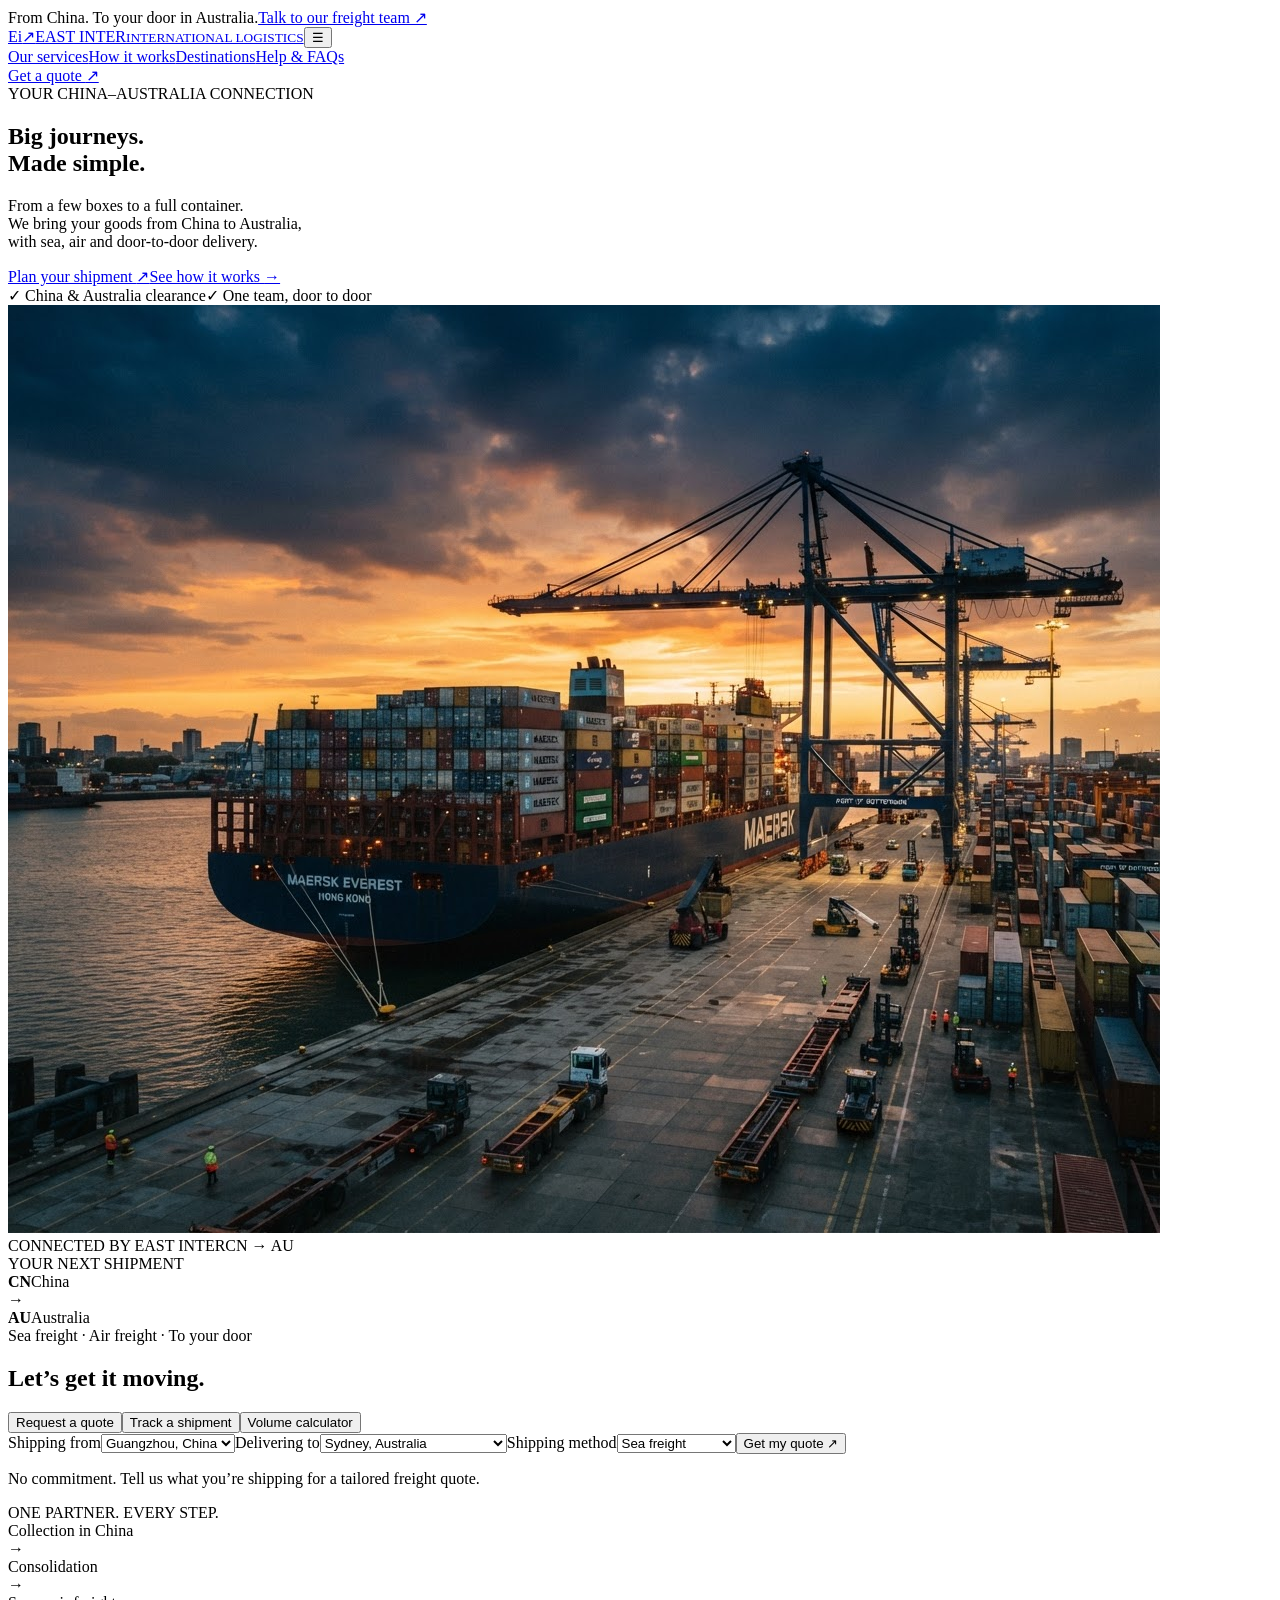
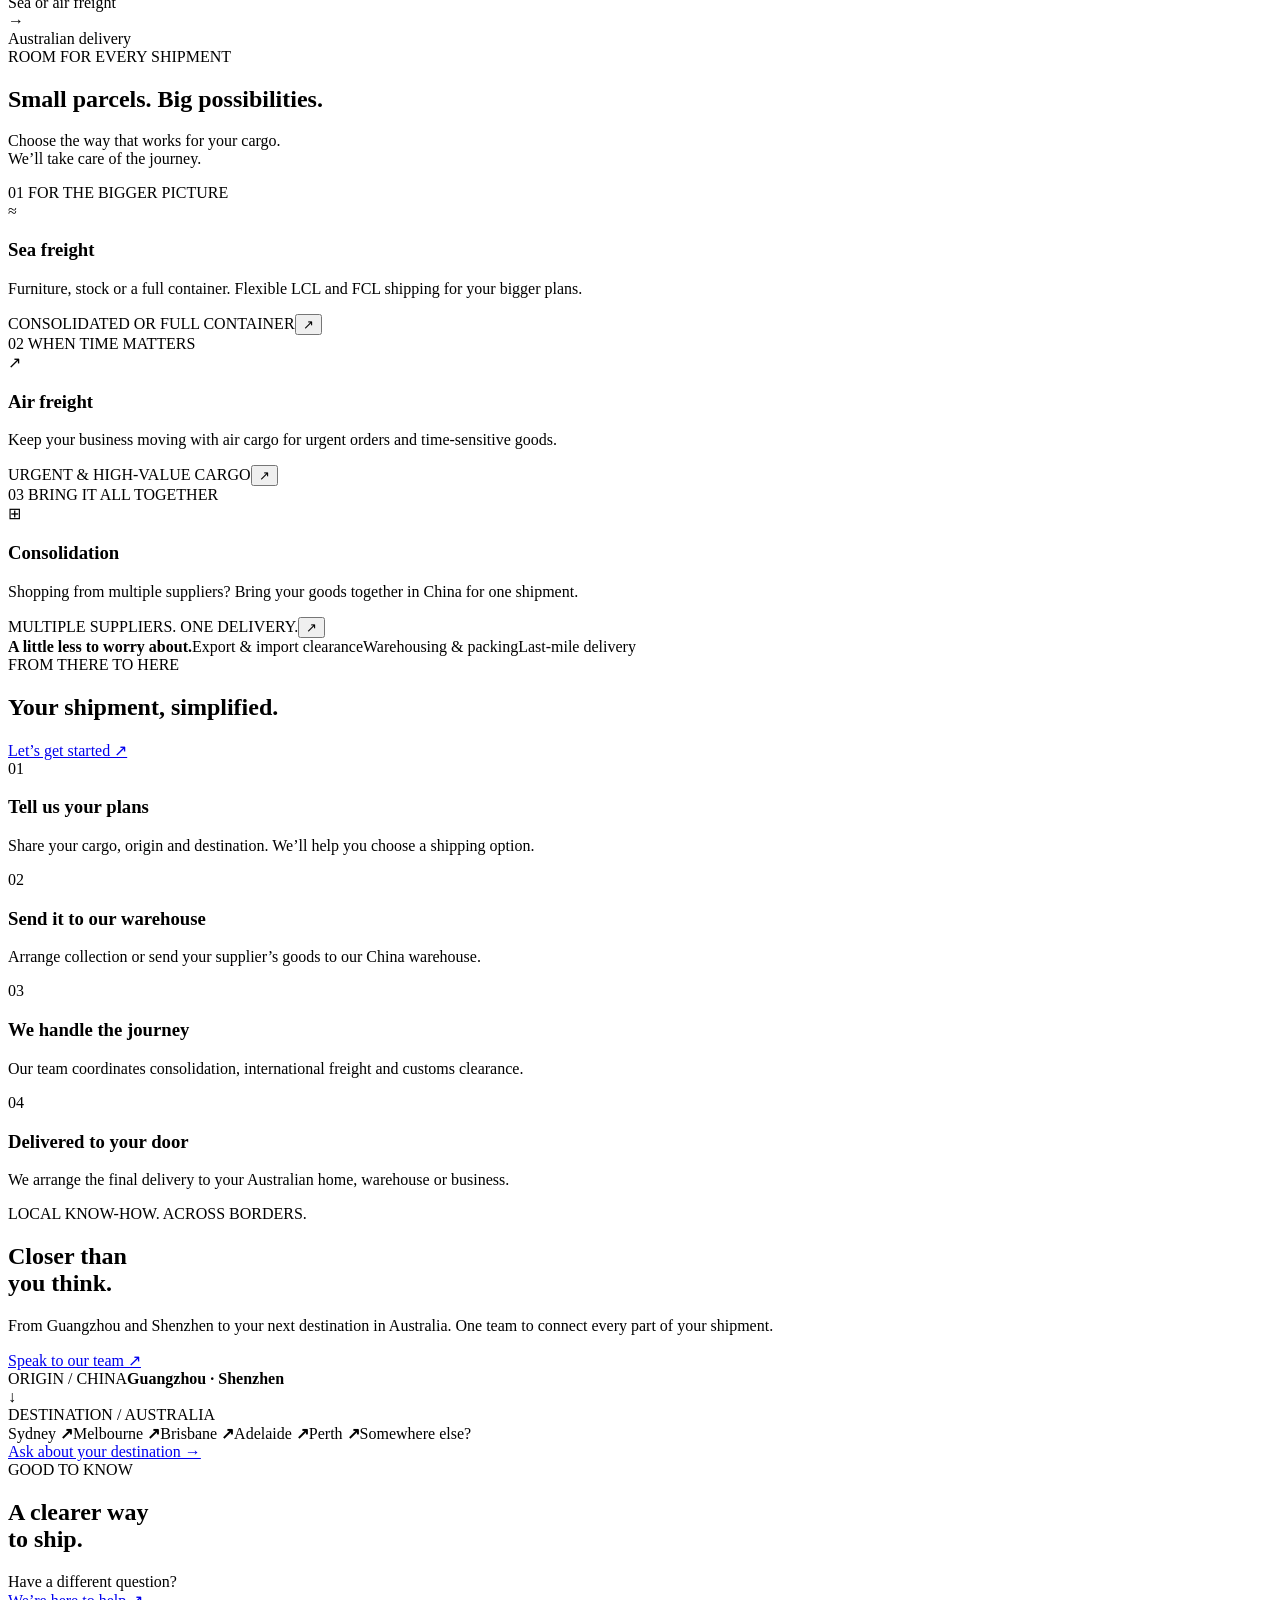
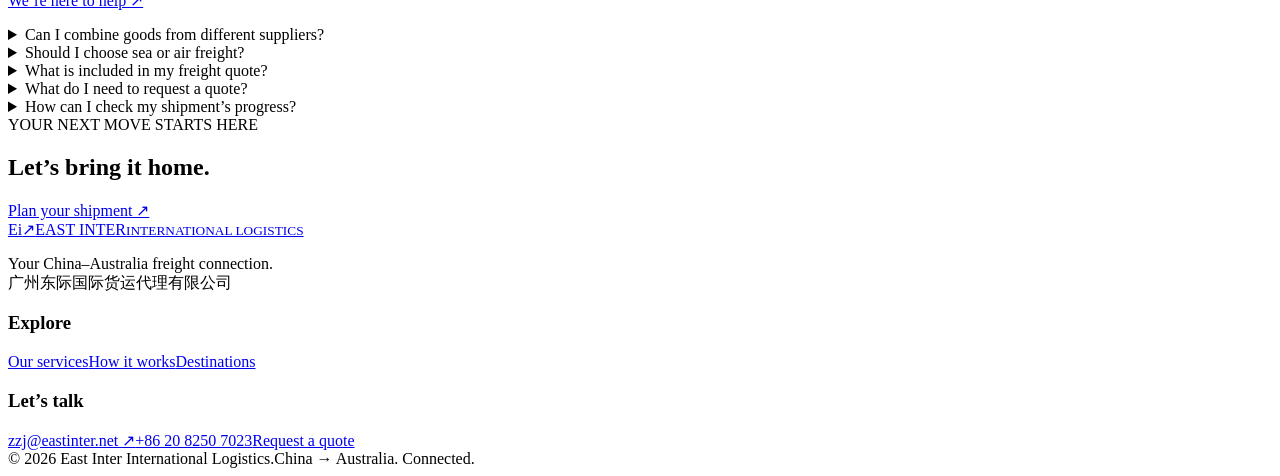
==== commit 6e86242c: "Redesign East Inter freight homepage for GitHub Pages" ====
--- a/index.html
+++ b/index.html
@@ -1,475 +1,14 @@
-<!DOCTYPE html>
-<html lang="en">
-<head>
-<meta charset="UTF-8">
-<meta name="viewport" content="width=device-width, initial-scale=1.0">
-<title>East Inter International Logistics — China to Australia Freight</title>
-<link rel="preconnect" href="https://fonts.googleapis.com">
-<link rel="preconnect" href="https://fonts.gstatic.com" crossorigin>
-<link href="https://fonts.googleapis.com/css2?family=Inter:wght@400;500;600;700;800&display=swap" rel="stylesheet">
-<style>
-  :root{
-    --bg:#0b1220;
-    --panel:#0f172a;
-    --card:#0b1220;
-    --border:#1e293b;
-    --white:#ffffff;
-    --muted:#94a3b8;
-    --muted-light:#cbd5e1;
-    --blue:#2563eb;
-    --blue-light:#60a5fa;
-  }
-  *{box-sizing:border-box;margin:0;padding:0;}
-  html,body{background:var(--bg);color:var(--white);font-family:'Inter',system-ui,-apple-system,sans-serif;line-height:1.4;overflow-x:hidden;}
-  img{max-width:100%;display:block;}
-  .wrap{max-width:1440px;margin:0 auto;}
-  .section{padding:96px 80px;}
-  .eyebrow{color:var(--blue-light);font-weight:700;font-size:14px;letter-spacing:0.6px;text-transform:uppercase;}
-  .pill{display:inline-flex;align-items:center;background:var(--panel);border:1px solid var(--border);border-radius:999px;padding:8px 14px;color:var(--blue-light);font-weight:700;font-size:12px;letter-spacing:0.6px;text-transform:uppercase;}
-
-  /* NAVBAR */
-  .navbar{display:flex;align-items:center;justify-content:space-between;padding:24px 80px;background:var(--bg);border-bottom:1px solid var(--border);}
-  .brand{display:flex;align-items:center;gap:16px;}
-  .brand-mark{width:40px;height:40px;border-radius:10px;background:var(--blue);display:flex;align-items:center;justify-content:center;font-weight:800;font-size:18px;color:#fff;flex-shrink:0;}
-  .brand-text p{font-weight:700;font-size:20px;color:#fff;}
-  .brand-text span{font-weight:500;font-size:13px;color:var(--muted);}
-  .nav-links{display:flex;gap:32px;align-items:center;color:var(--muted-light);font-weight:500;font-size:15px;}
-  .nav-links a{color:inherit;text-decoration:none;}
-  .btn-primary{background:var(--blue);color:#fff;font-weight:600;font-size:15px;border:none;border-radius:10px;padding:14px 22px;cursor:pointer;white-space:nowrap;}
-  .btn-secondary{background:var(--panel);border:1px solid var(--border);color:#fff;font-weight:600;font-size:16px;border-radius:12px;padding:16px 24px;cursor:pointer;text-decoration:none;display:inline-flex;align-items:center;justify-content:center;}
-  .btn-primary-lg{background:var(--blue);color:#fff;font-weight:600;font-size:16px;border:none;border-radius:12px;padding:16px 24px;cursor:pointer;text-decoration:none;display:inline-flex;align-items:center;justify-content:center;}
-
-  /* HERO */
-  .hero{position:relative;display:flex;flex-direction:column;gap:48px;padding:80px;border-radius:24px;overflow:hidden;}
-  .hero-bg{position:absolute;inset:0;z-index:0;}
-  .hero-bg img{width:100%;height:100%;object-fit:cover;}
-  .hero-bg::after{content:'';position:absolute;inset:0;background:rgba(11,18,32,0.72);}
-  .hero-copy{position:relative;z-index:1;display:flex;flex-direction:column;gap:28px;}
-  .hero-copy h1{font-weight:700;font-size:56px;line-height:1.1;max-width:820px;}
-  .hero-copy .sub{color:var(--muted);font-size:20px;line-height:1.6;max-width:700px;}
-  .hero-cta{display:flex;gap:16px;align-items:center;}
-  .hero-stats{display:flex;gap:24px;flex-wrap:wrap;}
-  .hero-stats .stat b{display:block;font-weight:700;font-size:24px;color:#fff;}
-  .hero-stats .stat span{color:var(--muted);font-size:14px;}
-  .hero-visual{position:relative;z-index:1;width:560px;max-width:100%;height:520px;border-radius:24px;overflow:hidden;}
-  .hero-visual img{width:100%;height:100%;object-fit:cover;}
-  .hero-visual::after{content:'';position:absolute;inset:0;background:rgba(11,18,32,0.18);}
-  .hero-visual .pill{position:absolute;top:24px;left:24px;z-index:2;}
-  .hero-visual-card{position:absolute;bottom:24px;left:24px;z-index:2;background:var(--panel);border:1px solid var(--border);border-radius:16px;padding:24px;width:320px;max-width:calc(100% - 48px);display:flex;flex-direction:column;gap:12px;}
-  .hero-visual-card p:first-child{font-weight:700;font-size:18px;}
-  .hero-visual-card p:last-child{color:var(--muted);font-size:14px;line-height:1.5;}
-
-  /* STATS BAR */
-  .stats-bar{display:flex;gap:24px;padding:24px 80px;background:var(--panel);border-top:1px solid var(--border);border-bottom:1px solid var(--border);flex-wrap:wrap;}
-  .stat-card{flex:1;min-width:200px;background:var(--bg);border:1px solid var(--border);border-radius:16px;padding:24px;display:flex;flex-direction:column;gap:8px;}
-  .stat-card .num{font-weight:700;font-size:32px;}
-  .stat-card .label{color:var(--blue-light);font-weight:600;font-size:14px;}
-  .stat-card .desc{color:var(--muted);font-size:14px;line-height:1.5;}
-
-  /* SERVICES */
-  .services-header{display:flex;flex-direction:column;gap:12px;max-width:760px;margin-bottom:40px;}
-  .services-header h2{font-weight:700;font-size:40px;line-height:1.2;}
-  .services-header p{color:var(--muted);font-size:18px;line-height:1.6;}
-  .services-visual{position:relative;height:420px;border-radius:24px;overflow:hidden;margin-bottom:24px;}
-  .services-visual img{width:100%;height:100%;object-fit:cover;}
-  .services-visual .pill{position:absolute;top:24px;left:24px;}
-  .services-grid{display:grid;grid-template-columns:repeat(2,1fr);gap:24px;}
-  .service-card{background:var(--panel);border:1px solid var(--border);border-radius:16px;padding:28px;display:flex;flex-direction:column;gap:16px;}
-  .service-card .idx{width:40px;height:40px;border-radius:12px;background:var(--blue);display:flex;align-items:center;justify-content:center;font-weight:700;font-size:14px;}
-  .service-card h3{font-weight:700;font-size:22px;}
-  .service-card p{color:var(--muted);font-size:15px;line-height:1.6;}
-
-  /* WHY CHOOSE US */
-  .why{position:relative;border-radius:24px;overflow:hidden;}
-  .why-bg{position:absolute;inset:0;z-index:0;}
-  .why-bg img{width:100%;height:100%;object-fit:cover;}
-  .why-bg::after{content:'';position:absolute;inset:0;background:rgba(11,18,32,0.78);}
-  .why-header{position:relative;z-index:1;display:flex;flex-direction:column;gap:20px;max-width:400px;margin-bottom:48px;}
-  .why-header h2{font-weight:700;font-size:40px;line-height:1.2;}
-  .why-header p{color:var(--muted);font-size:18px;line-height:1.6;}
-  .why-grid{position:relative;z-index:1;display:flex;gap:24px;flex-wrap:wrap;}
-  .why-card{flex:1;min-width:260px;background:var(--bg);border:1px solid var(--border);border-radius:16px;padding:28px;display:flex;flex-direction:column;gap:16px;}
-  .why-card .idx{width:48px;height:48px;border-radius:12px;background:var(--blue);display:flex;align-items:center;justify-content:center;font-weight:700;font-size:18px;}
-  .why-card h3{font-weight:700;font-size:22px;}
-  .why-card p{color:var(--muted);font-size:15px;line-height:1.6;}
-
-  /* TESTIMONIAL */
-  .testimonial{position:relative;border-radius:24px;overflow:hidden;display:flex;flex-direction:column;align-items:center;gap:24px;text-align:center;}
-  .testimonial-bg{position:absolute;inset:0;z-index:0;}
-  .testimonial-bg img{width:100%;height:100%;object-fit:cover;}
-  .testimonial-bg::after{content:'';position:absolute;inset:0;background:rgba(11,18,32,0.72);}
-  .testimonial-quote{position:relative;z-index:1;font-weight:600;font-size:32px;line-height:1.5;max-width:920px;}
-  .testimonial-author{position:relative;z-index:1;}
-  .testimonial-author p:first-child{font-weight:700;font-size:16px;}
-  .testimonial-author p:last-child{color:var(--muted);font-size:14px;}
-
-  /* INDUSTRIES */
-  .industries-header{display:flex;flex-direction:column;gap:12px;max-width:760px;margin-bottom:40px;}
-  .industries-header h2{font-weight:700;font-size:40px;line-height:1.2;}
-  .industries-grid{display:flex;flex-wrap:wrap;gap:16px;}
-  .industry-card{width:320px;background:var(--panel);border:1px solid var(--border);border-radius:16px;padding:20px;display:flex;flex-direction:column;gap:16px;}
-  .industry-card .icon-box{width:56px;height:56px;border-radius:12px;background:var(--blue);display:flex;align-items:center;justify-content:center;}
-  .industry-card .icon-box img{width:24px;height:24px;filter:brightness(0) invert(1);}
-  .industry-card h3{font-weight:700;font-size:18px;}
-
-  /* QUOTE FORM */
-  .quote-section{position:relative;border-radius:24px;overflow:hidden;display:flex;flex-direction:column;gap:32px;}
-  .quote-bg{position:absolute;inset:0;z-index:0;}
-  .quote-bg img{width:100%;height:100%;object-fit:cover;}
-  .quote-bg::after{content:'';position:absolute;inset:0;background:rgba(11,18,32,0.72);}
-  .quote-header{position:relative;z-index:1;display:flex;flex-direction:column;gap:12px;max-width:760px;}
-  .quote-header h2{font-weight:700;font-size:40px;line-height:1.2;}
-  .quote-header p{color:var(--muted);font-size:18px;line-height:1.6;}
-  .quote-body{position:relative;z-index:1;display:flex;gap:24px;align-items:flex-start;flex-wrap:wrap;}
-  .quote-form{flex:2;min-width:340px;background:var(--bg);border:1px solid var(--border);border-radius:20px;padding:32px;display:flex;flex-direction:column;gap:24px;}
-  .form-row{display:flex;gap:20px;flex-wrap:wrap;}
-  .form-field{flex:1;min-width:200px;display:flex;flex-direction:column;gap:8px;}
-  .form-field label{font-weight:600;font-size:14px;color:var(--muted-light);}
-  .form-field input,.form-field select,.form-field textarea{background:var(--panel);border:1px solid var(--border);border-radius:12px;padding:16px;color:var(--muted-light);font-family:inherit;font-size:15px;width:100%;}
-  .form-field input::placeholder,.form-field textarea::placeholder{color:var(--muted);}
-  .submit-btn{background:var(--blue);color:#fff;font-weight:700;font-size:16px;border:none;border-radius:12px;padding:18px 24px;cursor:pointer;width:100%;}
-  .form-note{color:var(--muted);font-size:13px;line-height:1.5;}
-  .quote-side{flex:1;min-width:280px;background:var(--bg);border:1px solid var(--border);border-radius:20px;padding:32px;display:flex;flex-direction:column;gap:20px;}
-  .quote-side h3{font-weight:700;font-size:22px;}
-  .quote-side p{color:var(--muted);font-size:16px;line-height:1.6;}
-  .contact-row{display:flex;gap:12px;align-items:center;}
-  .contact-row .ic{color:var(--blue);font-weight:700;font-size:18px;}
-  .contact-row span{font-weight:600;font-size:15px;color:#fff;}
-  .form-status{color:var(--blue-light);font-size:13px;min-height:18px;}
-
-  /* CTA BANNER */
-  .cta{position:relative;border-radius:24px;overflow:hidden;display:flex;align-items:center;justify-content:space-between;padding:64px 80px;flex-wrap:wrap;gap:24px;}
-  .cta-bg{position:absolute;inset:0;z-index:0;}
-  .cta-bg img{width:100%;height:100%;object-fit:cover;}
-  .cta-bg::after{content:'';position:absolute;inset:0;background:rgba(11,18,32,0.78);}
-  .cta-copy{position:relative;z-index:1;max-width:760px;display:flex;flex-direction:column;gap:12px;}
-  .cta-copy h2{font-weight:700;font-size:36px;line-height:1.2;}
-  .cta-copy p{font-size:18px;line-height:1.6;}
-  .cta-btn{position:relative;z-index:1;background:#fff;color:var(--blue);font-weight:700;font-size:16px;border:none;border-radius:12px;padding:16px 24px;cursor:pointer;white-space:nowrap;text-decoration:none;display:inline-flex;align-items:center;}
-
-  /* FOOTER */
-  footer{background:var(--bg);padding:72px 80px 40px;}
-  .footer-top{display:flex;justify-content:space-between;gap:40px;flex-wrap:wrap;margin-bottom:40px;}
-  .footer-brand{max-width:360px;display:flex;flex-direction:column;gap:20px;}
-  .footer-brand p.desc{color:var(--muted);font-size:15px;line-height:1.6;}
-  .footer-contact p.label{font-weight:600;font-size:14px;color:#fff;}
-  .footer-contact p.val{color:var(--muted);font-size:14px;}
-  .footer-links{display:flex;gap:64px;flex-wrap:wrap;}
-  .footer-col{display:flex;flex-direction:column;gap:16px;}
-  .footer-col .title{color:var(--blue-light);font-weight:700;font-size:14px;letter-spacing:0.6px;text-transform:uppercase;}
-  .footer-col p{color:var(--muted-light);font-size:14px;}
-  .footer-bottom{border-top:1px solid var(--border);padding-top:24px;display:flex;justify-content:space-between;flex-wrap:wrap;gap:16px;color:var(--muted);font-size:14px;}
-  .footer-bottom .links{display:flex;gap:24px;}
-  .disclosure{color:var(--muted);font-size:12px;line-height:1.6;margin-top:16px;padding-top:16px;border-top:1px solid var(--border);}
-
-  @media (max-width: 960px){
-    .navbar,.hero,.stats-bar,.section,footer{padding-left:24px;padding-right:24px;}
-    .nav-links{display:none;}
-    .hero{padding:40px 24px;}
-    .hero-copy h1{font-size:36px;}
-    .hero-visual{width:100%;height:360px;}
-    .services-grid{grid-template-columns:1fr;}
-    .stats-bar{flex-direction:column;}
-    .cta{flex-direction:column;align-items:flex-start;}
-    .industry-card{width:100%;}
-  }
-</style>
-</head>
-<body>
-
-<nav class="navbar">
-  <div class="brand">
-    <div class="brand-mark">EI</div>
-    <div class="brand-text">
-      <p>East Inter International</p>
-      <span>Your Trusted China-Australia Freight Partner</span>
-    </div>
-  </div>
-  <div class="nav-links">
-    <a href="#services">Services</a>
-    <a href="#coverage">Coverage</a>
-    <a href="#industries">Industries</a>
-    <a href="#about">About</a>
-    <a href="#quote">Contact</a>
-  </div>
-  <button class="btn-primary" onclick="document.getElementById('quote').scrollIntoView({behavior:'smooth'})">Get a Quote</button>
-</nav>
-
-<div class="wrap">
-
-  <section class="hero" id="coverage">
-    <div class="hero-bg"><img src="images/hero.png" alt=""></div>
-    <div class="hero-copy">
-      <span class="pill">China to Australia Freight</span>
-      <h1>China to Australia Freight Solutions - Sea &amp; Air</h1>
-      <p class="sub">Door-to-door shipping from China to Sydney, Melbourne, Brisbane &amp; Adelaide. Dual customs clearance, transparent pricing, 10+ years of expertise.</p>
-      <div class="hero-cta">
-        <a href="#quote" class="btn-primary-lg" onclick="document.getElementById('quote').scrollIntoView({behavior:'smooth'})">Get a Free Quote</a>
-        <a href="#coverage" class="btn-secondary">View Coverage</a>
-      </div>
-      <div class="hero-stats">
-        <div class="stat"><b>25-35 days</b><span>Sea freight transit</span></div>
-        <div class="stat"><b>3-7 days</b><span>Air freight delivery</span></div>
-        <div class="stat"><b>10+ years</b><span>China-Australia expertise</span></div>
-      </div>
-    </div>
-    <div class="hero-visual">
-      <img src="images/hero-visual.png" alt="China-Australia freight network">
-      <span class="pill">China-Australia Network</span>
-      <div class="hero-visual-card">
-        <p>Door-to-door reliability</p>
-        <p>From Guangzhou and Shenzhen to every major Australian port and inland delivery point.</p>
-      </div>
-    </div>
-  </section>
-
-  <section class="stats-bar">
-    <div class="stat-card">
-      <div class="num">10+ Years</div>
-      <div class="label">Experience</div>
-      <div class="desc">Decades of China-Australia freight expertise.</div>
-    </div>
-    <div class="stat-card">
-      <div class="num">50,000+</div>
-      <div class="label">Shipments Delivered</div>
-      <div class="desc">Reliable sea and air freight across the corridor.</div>
-    </div>
-    <div class="stat-card">
-      <div class="num">Coverage Across All of Australia</div>
-      <div class="label">National Reach</div>
-      <div class="desc">Sydney, Melbourne, Brisbane, Adelaide, and beyond.</div>
-    </div>
-    <div class="stat-card">
-      <div class="num">24/7</div>
-      <div class="label">Customer Support</div>
-      <div class="desc">Live updates and support for every shipment.</div>
-    </div>
-  </section>
-
-  <section class="section" id="services">
-    <div class="services-header">
-      <span class="eyebrow">Logistics Services</span>
-      <h2>Australia-focused freight solutions built for reliability and speed.</h2>
-      <p>From sea freight to air freight, customs clearance to last-mile delivery, we manage the entire corridor with one fixed price and zero paperwork hassle.</p>
-    </div>
-    <div class="services-visual">
-      <img src="images/services-visual.png" alt="Port operations">
-      <span class="pill">Port Operations</span>
-    </div>
-    <div class="services-grid">
-      <div class="service-card">
-        <div class="idx">01</div>
-        <h3>Ocean Freight (Sea)</h3>
-        <p>Door-to-door sea freight from Guangzhou/Shenzhen to all major Australian cities. LCL &amp; FCL available. 25-35 days transit.</p>
-      </div>
-      <div class="service-card">
-        <div class="idx">02</div>
-        <h3>Air Freight</h3>
-        <p>Express air cargo from China to Australia. 3-7 days delivery. Ideal for urgent &amp; high-value shipments.</p>
-      </div>
-      <div class="service-card">
-        <div class="idx">03</div>
-        <h3>Dual Customs Clearance</h3>
-        <p>Full export clearance in China and import clearance in Australia. Zero paperwork hassle.</p>
-      </div>
-      <div class="service-card">
-        <div class="idx">04</div>
-        <h3>Door-to-Door Delivery</h3>
-        <p>Nationwide delivery across Australia including Sydney, Melbourne, Brisbane, Adelaide, Perth.</p>
-      </div>
-      <div class="service-card">
-        <div class="idx">05</div>
-        <h3>Warehousing &amp; Consolidation</h3>
-        <p>Free warehousing in Guangzhou &amp; Shenzhen. Cargo consolidation, packaging, and loading services.</p>
-      </div>
-      <div class="service-card">
-        <div class="idx">06</div>
-        <h3>Tax &amp; Tariff Advisory</h3>
-        <p>GST refund assistance, China-Australia FTA benefits, 90% of goods qualify for zero or reduced tariffs.</p>
-      </div>
-    </div>
-  </section>
-
-  <section class="section why" id="about">
-    <div class="why-bg"><img src="images/why-choose-us.png" alt=""></div>
-    <div class="why-header">
-      <span class="eyebrow">Why Choose Us</span>
-      <h2>Built for trust, transparency, and end-to-end delivery.</h2>
-      <p>We handle every step of the China-Australia corridor so you can focus on your business, not paperwork or customs delays.</p>
-    </div>
-    <div class="why-grid">
-      <div class="why-card">
-        <div class="idx">01</div>
-        <h3>Safety Guaranteed</h3>
-        <p>Partnership with Pacific Property Insurance. Professional packaging inspection, real-time cargo monitoring, and company compensation beyond insurance coverage.</p>
-      </div>
-      <div class="why-card">
-        <div class="idx">02</div>
-        <h3>Transparent Pricing</h3>
-        <p>One fixed price with no hidden fees. Clear breakdown of GST, duties, and customs charges. Free quote within 24 hours.</p>
-      </div>
-      <div class="why-card">
-        <div class="idx">03</div>
-        <h3>Full-Service Solution</h3>
-        <p>From pickup in China to delivery in Australia, we handle everything: booking, collection, loading, export, customs, and last-mile delivery.</p>
-      </div>
-    </div>
-  </section>
-
-  <section class="section testimonial">
-    <div class="testimonial-bg"><img src="images/testimonial.png" alt=""></div>
-    <span class="eyebrow" style="position:relative;z-index:1;">Client Feedback</span>
-    <p class="testimonial-quote">"We've been working with East Inter for 3 years. Their service is consistently excellent - they've become an indispensable partner for our business."</p>
-    <div class="testimonial-author">
-      <p>Mr. Yang</p>
-      <p>Furniture Exporter</p>
-    </div>
-  </section>
-
-  <section class="section" id="industries">
-    <div class="industries-header">
-      <span class="eyebrow">Cargo Types Served</span>
-      <h2>Specialized freight support for every major cargo category.</h2>
-    </div>
-    <div class="industries-grid">
-      <div class="industry-card">
-        <div class="icon-box"><img src="images/sofa.svg" alt=""></div>
-        <h3>Furniture &amp; Home Goods</h3>
-      </div>
-      <div class="industry-card">
-        <div class="icon-box"><img src="images/monitor.svg" alt=""></div>
-        <h3>Electronics &amp; Tech</h3>
-      </div>
-      <div class="industry-card">
-        <div class="icon-box"><img src="images/shirt.svg" alt=""></div>
-        <h3>Clothing &amp; Textiles</h3>
-      </div>
-      <div class="industry-card">
-        <div class="icon-box"><img src="images/coffee.svg" alt=""></div>
-        <h3>Food &amp; Beverages</h3>
-      </div>
-      <div class="industry-card">
-        <div class="icon-box"><img src="images/hammer.svg" alt=""></div>
-        <h3>Building Materials</h3>
-      </div>
-      <div class="industry-card">
-        <div class="icon-box"><img src="images/truck.svg" alt=""></div>
-        <h3>Personal Belongings &amp; Relocation</h3>
-      </div>
-    </div>
-  </section>
-
-  <section class="section quote-section" id="quote">
-    <div class="quote-bg"><img src="images/quote-form-section.png" alt=""></div>
-    <div class="quote-header">
-      <span class="eyebrow">Get Your Free Quote</span>
-      <h2>Tell us about your shipment and our team will respond within 24 hours.</h2>
-      <p>For urgent inquiries, call +86 400-8632-078. We will review your cargo details and provide a tailored freight quote for your China-Australia route.</p>
-    </div>
-    <div class="quote-body">
-      <form class="quote-form" id="quoteForm">
-        <div class="form-row">
-          <div class="form-field"><label>Full Name</label><input type="text" name="name" placeholder="Enter your full name" required></div>
-          <div class="form-field"><label>Email Address</label><input type="email" name="email" placeholder="you@company.com" required></div>
-        </div>
-        <div class="form-row">
-          <div class="form-field"><label>Phone Number</label><input type="tel" name="phone" placeholder="+86 000 000 0000"></div>
-          <div class="form-field">
-            <label>Shipping Type</label>
-            <select name="shippingType">
-              <option>Ocean Freight</option>
-              <option>Air Freight</option>
-              <option>Not sure yet</option>
-            </select>
-          </div>
-        </div>
-        <div class="form-row">
-          <div class="form-field"><label>Origin City in China</label><input type="text" name="origin" placeholder="e.g. Guangzhou"></div>
-          <div class="form-field"><label>Destination City in Australia</label><input type="text" name="destination" placeholder="e.g. Sydney"></div>
-        </div>
-        <div class="form-row">
-          <div class="form-field"><label>Cargo Description</label><input type="text" name="cargo" placeholder="Briefly describe the goods"></div>
-          <div class="form-field"><label>Estimated Weight (kg)</label><input type="number" name="weight" placeholder="Enter weight in kg"></div>
-        </div>
-        <div class="form-row">
-          <div class="form-field"><label>Estimated Volume (CBM)</label><input type="number" name="volume" placeholder="Enter volume in CBM"></div>
-        </div>
-        <button type="submit" class="submit-btn">Submit Inquiry</button>
-        <p class="form-note">We will respond within 24 hours. For urgent inquiries, call +86 400-8632-078.</p>
-        <p class="form-status" id="formStatus"></p>
-      </form>
-      <div class="quote-side">
-        <h3>Need a faster response?</h3>
-        <p>Our freight desk is available 24/7 for urgent air freight, customs queries, and shipment tracking updates.</p>
-        <div class="contact-row"><span class="ic">&#9742;</span><span>+86 400-8632-078</span></div>
-        <div class="contact-row"><span class="ic">&#128231;</span><span>zzj@eastinter.net</span></div>
-      </div>
-    </div>
-  </section>
-
-  <section class="section cta">
-    <div class="cta-bg"><img src="images/cta-banner.png" alt=""></div>
-    <div class="cta-copy">
-      <h2>Ready to Ship from China to Australia?</h2>
-      <p>Get your free freight quote today. Our team responds within 24 hours.</p>
-    </div>
-    <a href="#quote" class="cta-btn" onclick="document.getElementById('quote').scrollIntoView({behavior:'smooth'})">Request a Quote</a>
-  </section>
-
-  <footer>
-    <div class="footer-top">
-      <div class="footer-brand">
-        <div class="brand">
-          <div class="brand-mark">EI</div>
-          <div class="brand-text">
-            <p>East Inter International</p>
-            <span>Your Trusted China-Australia Freight Partner</span>
-          </div>
-        </div>
-        <p class="desc">East Inter International Logistics (广州东际国际货运代理有限公司) connects China and Australia with reliable sea freight, air freight, customs clearance, and door-to-door delivery.</p>
-        <div class="footer-contact">
-          <p class="label">Phone</p>
-          <p class="val">400-8632-078</p>
-          <p class="val">020-82507023</p>
-        </div>
-        <div class="footer-contact">
-          <p class="label">Email</p>
-          <p class="val">zzj@eastinter.net</p>
-        </div>
-      </div>
-      <div class="footer-links">
-        <div class="footer-col">
-          <p class="title">Offices</p>
-          <p>Guangzhou HQ</p>
-          <p>No.1 Xiaxin Village, Jiahe Wanggang, Baiyun District</p>
-          <p>Shenzhen Office</p>
-          <p>Sydney Office</p>
-          <p>Melbourne Office</p>
-        </div>
-        <div class="footer-col">
-          <p class="title">Company</p>
-          <p>About Us</p>
-          <p>Services</p>
-          <p>Coverage</p>
-          <p>Contact</p>
-        </div>
-      </div>
-    </div>
-    <div class="footer-bottom">
-      <p>© 2024 East Inter International Logistics (广州东际国际货运代理有限公司). All rights reserved.</p>
-      <div class="links"><span>Privacy Policy</span><span>Terms of Service</span></div>
-    </div>
-    <p class="disclosure">This website and its marketing accounts are operated in support of East Inter International Logistics (广州东际国际货运代理有限公司). All freight and logistics services are provided directly by East Inter International Logistics as the contracting entity.</p>
-  </footer>
-
-</div>
-
-<script>
-document.getElementById('quoteForm').addEventListener('submit', function(e){
-  e.preventDefault();
-  document.getElementById('formStatus').textContent = 'Thanks — this is a demo form. Please call +86 400-8632-078 or email zzj@eastinter.net directly for now.';
-});
-</script>
-
-</body>
-</html>
+<!doctype html>
+<html lang="en"><head><meta charset="utf-8"><meta name="viewport" content="width=device-width,initial-scale=1"><title>East Inter — A simpler way from China to Australia</title><meta name="description" content="Sea freight, air freight and consolidation from China to Australia. Plan your shipment with East Inter International Logistics."><link rel="icon" href="data:image/svg+xml,%3Csvg xmlns='http://www.w3.org/2000/svg' viewBox='0 0 40 40'%3E%3Crect width='40' height='40' rx='8' fill='%231952ec'/%3E%3Ctext x='6' y='28' fill='white' font-size='25' font-family='Arial' font-weight='bold'%3EEi%3C/text%3E%3C/svg%3E"><link rel="stylesheet" href="style.css"></head><body>
+<div class="topbar"><div class="container"><span>From China. To your door in Australia.</span><a href="mailto:zzj@eastinter.net">Talk to our freight team ↗</a></div></div>
+<header class="container"><a class="brand" href="#" aria-label="East Inter home"><span class="mark">Ei<span>↗</span></span><span>EAST INTER<small>INTERNATIONAL LOGISTICS</small></span></a><button class="menu" aria-label="Open navigation" aria-expanded="false">☰</button><nav aria-label="Main navigation"><a href="#services">Our services</a><a href="#how">How it works</a><a href="#coverage">Destinations</a><a href="#faq">Help & FAQs</a></nav><a class="button nav-cta" href="#shipping">Get a quote <span>↗</span></a></header>
+<main><section class="hero container"><div class="hero-copy"><div class="eyebrow"><span class="tinyline"></span> YOUR CHINA–AUSTRALIA CONNECTION</div><h1>Big journeys.<br><span>Made simple.</span></h1><p>From a few boxes to a full container.<br>We bring your goods from China to Australia,<br class="desktop"> with sea, air and door-to-door delivery.</p><div class="hero-actions"><a href="#shipping" class="button">Plan your shipment <span>↗</span></a><a href="#how" class="text-link">See how it works <span>→</span></a></div><div class="hero-benefits"><span>✓ China & Australia clearance</span><span>✓ One team, door to door</span></div></div><div class="hero-photo"><img src="images/hero.png" alt="International freight port and shipping operations" fetchpriority="high"><div class="photo-top"><span>CONNECTED BY EAST INTER</span><span>CN → AU</span></div><div class="route-card"><span class="route-label">YOUR NEXT SHIPMENT</span><div class="route"><div><strong>CN</strong><span>China</span></div><div class="route-line"><span>→</span></div><div><strong>AU</strong><span>Australia</span></div></div><div class="route-bottom">Sea freight <span>·</span> Air freight <span>·</span> To your door</div></div></div></section>
+<section id="shipping" class="shipping container" aria-labelledby="ship-title"><div class="shipping-top"><h2 id="ship-title">Let’s get it moving.</h2><div class="tabs" role="tablist" aria-label="Shipping tools"><button id="tab-quote" role="tab" aria-selected="true" aria-controls="panel-quote" data-tab="quote">Request a quote</button><button id="tab-track" role="tab" aria-selected="false" aria-controls="panel-track" tabindex="-1" data-tab="track">Track a shipment</button><button id="tab-volume" role="tab" aria-selected="false" aria-controls="panel-volume" tabindex="-1" data-tab="volume">Volume calculator</button></div></div><div id="panel-quote" role="tabpanel" aria-labelledby="tab-quote"><form id="quick-quote" class="quick-grid"><label>Shipping from<select name="origin"><option>Guangzhou, China</option><option>Shenzhen, China</option><option>Other city in China</option></select></label><label>Delivering to<select name="destination"><option>Sydney, Australia</option><option>Melbourne, Australia</option><option>Brisbane, Australia</option><option>Adelaide, Australia</option><option>Perth, Australia</option><option>Other Australian destination</option></select></label><label>Shipping method<select name="method"><option>Sea freight</option><option>Air freight</option><option>Help me choose</option></select></label><button class="button" type="submit">Get my quote <span>↗</span></button></form><p class="tool-note">No commitment. Tell us what you’re shipping for a tailored freight quote.</p></div><div id="panel-track" role="tabpanel" aria-labelledby="tab-track" hidden><form id="track-form" class="track-grid"><label>Shipment reference<input name="reference" placeholder="Enter your East Inter shipment reference" required maxlength="80"></label><button class="button" type="submit">Request an update ↗</button></form><p class="tool-note">Contact our team with your reference for the latest shipment update. Online tracking is not yet connected.</p><p id="track-result" role="status"></p></div><div id="panel-volume" role="tabpanel" aria-labelledby="tab-volume" hidden><form id="volume-form" class="volume-grid"><label>Length (cm)<input name="length" type="number" min="0.1" step="any" value="60" required></label><label>Width (cm)<input name="width" type="number" min="0.1" step="any" value="40" required></label><label>Height (cm)<input name="height" type="number" min="0.1" step="any" value="40" required></label><label>Boxes<input name="quantity" type="number" min="1" max="100000" step="1" value="1" required></label><button class="button" type="submit">Calculate →</button></form><p id="volume-result" role="status">Enter the outer dimensions of identical boxes to calculate total cubic metres (CBM).</p></div></section>
+<div class="service-strip container"><span>ONE PARTNER. EVERY STEP.</span><div>Collection in China</div><b>→</b><div>Consolidation</div><b>→</b><div>Sea or air freight</div><b>→</b><div>Australian delivery</div></div>
+<section id="services" class="section container"><div class="section-head"><div><div class="eyebrow">ROOM FOR EVERY SHIPMENT</div><h2>Small parcels. Big possibilities.</h2></div><p>Choose the way that works for your cargo.<br>We’ll take care of the journey.</p></div><div class="services-grid"><article class="service featured"><div class="service-number">01 <span>FOR THE BIGGER PICTURE</span></div><div class="service-icon">≈</div><h3>Sea freight</h3><p>Furniture, stock or a full container. Flexible LCL and FCL shipping for your bigger plans.</p><div class="service-footer"><span>CONSOLIDATED OR FULL CONTAINER</span><button data-service="Sea freight" aria-label="Request a sea freight quote">↗</button></div></article><article class="service"><div class="service-number">02 <span>WHEN TIME MATTERS</span></div><div class="service-icon">↗</div><h3>Air freight</h3><p>Keep your business moving with air cargo for urgent orders and time-sensitive goods.</p><div class="service-footer"><span>URGENT & HIGH-VALUE CARGO</span><button data-service="Air freight" aria-label="Request an air freight quote">↗</button></div></article><article class="service"><div class="service-number">03 <span>BRING IT ALL TOGETHER</span></div><div class="service-icon">⊞</div><h3>Consolidation</h3><p>Shopping from multiple suppliers? Bring your goods together in China for one shipment.</p><div class="service-footer"><span>MULTIPLE SUPPLIERS. ONE DELIVERY.</span><button data-service="Help me choose" aria-label="Request a consolidation quote">↗</button></div></article></div><div class="included"><strong>A little less to worry about.</strong><span>Export & import clearance</span><span>Warehousing & packing</span><span>Last-mile delivery</span></div></section>
+<section id="how" class="how-section"><div class="container"><div class="section-head"><div><div class="eyebrow">FROM THERE TO HERE</div><h2>Your shipment, simplified.</h2></div><a class="text-link" href="#shipping">Let’s get started ↗</a></div><div class="steps"><article><span>01</span><h3>Tell us your plans</h3><p>Share your cargo, origin and destination. We’ll help you choose a shipping option.</p></article><article><span>02</span><h3>Send it to our warehouse</h3><p>Arrange collection or send your supplier’s goods to our China warehouse.</p></article><article><span>03</span><h3>We handle the journey</h3><p>Our team coordinates consolidation, international freight and customs clearance.</p></article><article><span>04</span><h3>Delivered to your door</h3><p>We arrange the final delivery to your Australian home, warehouse or business.</p></article></div></div></section>
+<section id="coverage" class="coverage section container"><div><div class="eyebrow">LOCAL KNOW-HOW. ACROSS BORDERS.</div><h2>Closer than<br>you think.</h2><p>From Guangzhou and Shenzhen to your next destination in Australia. One team to connect every part of your shipment.</p><a class="text-link" href="mailto:zzj@eastinter.net">Speak to our team ↗</a></div><div class="destinations"><div class="destination-title"><span>ORIGIN / CHINA</span><strong>Guangzhou · Shenzhen</strong></div><div class="destination-arrow">↓</div><div class="destination-title"><span>DESTINATION / AUSTRALIA</span></div><div class="cities"><span>Sydney <b>↗</b></span><span>Melbourne <b>↗</b></span><span>Brisbane <b>↗</b></span><span>Adelaide <b>↗</b></span><span>Perth <b>↗</b></span><span class="city-other">Somewhere else?<br><a href="#shipping">Ask about your destination →</a></span></div></div></section>
+<section id="faq" class="faq section container"><div><div class="eyebrow">GOOD TO KNOW</div><h2>A clearer way<br>to ship.</h2><p>Have a different question?<br><a href="mailto:zzj@eastinter.net">We’re here to help ↗</a></p></div><div class="faq-list"><details><summary>Can I combine goods from different suppliers?</summary><p>Yes. East Inter offers warehousing and consolidation in Guangzhou and Shenzhen. Contact our team before dispatching goods to confirm the receiving address, storage terms and packing requirements.</p></details><details><summary>Should I choose sea or air freight?</summary><p>Sea freight generally suits larger shipments when your schedule is flexible. Air freight suits urgent and higher-value goods. Share your cargo details and required arrival date so our team can recommend an option and confirm current transit estimates.</p></details><details><summary>What is included in my freight quote?</summary><p>Your tailored quote should set out the agreed freight, collection, clearance and delivery charges. Ask our team to confirm taxes, duties, insurance and any destination charges for your particular shipment before booking.</p></details><details><summary>What do I need to request a quote?</summary><p>Provide your origin, destination, goods description, number of packages, total weight and outer dimensions. For multiple package sizes, include a packing list.</p></details><details><summary>How can I check my shipment’s progress?</summary><p>Use the shipment update tool above to prepare an email with your East Inter reference. The freight team can provide the latest update; live tracking is not connected to this website yet.</p></details></div></section>
+<section class="cta container"><div><div class="eyebrow">YOUR NEXT MOVE STARTS HERE</div><h2>Let’s bring it home.</h2></div><a href="#shipping" class="button white">Plan your shipment ↗</a></section></main>
+<footer class="container"><div class="footer-top"><div><a class="brand" href="#"><span class="mark">Ei<span>↗</span></span><span>EAST INTER<small>INTERNATIONAL LOGISTICS</small></span></a><p>Your China–Australia freight connection.<br>广州东际国际货运代理有限公司</p></div><div><h3>Explore</h3><a href="#services">Our services</a><a href="#how">How it works</a><a href="#coverage">Destinations</a></div><div><h3>Let’s talk</h3><a href="mailto:zzj@eastinter.net">zzj@eastinter.net ↗</a><a href="tel:+862082507023">+86 20 8250 7023</a><a href="#shipping">Request a quote</a></div></div><div class="footer-bottom"><span>© <span id="year">2026</span> East Inter International Logistics.</span><span>China → Australia. Connected.</span></div></footer>
+<dialog id="quote-dialog" aria-labelledby="dialog-title"><button class="close" aria-label="Close quote form">×</button><div class="eyebrow">LET’S PLAN YOUR SHIPMENT</div><h2 id="dialog-title">A quote that fits your cargo.</h2><p id="quote-route"></p><form id="details-form"><div class="form-pair"><label>Your name<input name="name" autocomplete="name" required maxlength="120"></label><label>Email address<input name="email" type="email" autocomplete="email" required></label></div><label>Goods description<textarea name="cargo" rows="3" placeholder="e.g. 8 cartons of homewares; include collection and delivery details" required maxlength="3000"></textarea></label><div class="form-pair"><label>Total weight (kg)<input name="weight" type="number" min="0.01" step="any" required></label><label>Total volume (CBM, optional)<input name="volume" type="number" min="0.000001" step="any"></label></div><p class="tool-note">We’ll prepare an email to zzj@eastinter.net with your details. Your request is sent only when you send it in your email app.</p><button class="button" type="submit">Prepare quote email ↗</button><p id="quote-status" role="status"></p><a id="email-fallback" hidden>Open prepared email ↗</a></form></dialog><script src="app.js"></script></body></html>
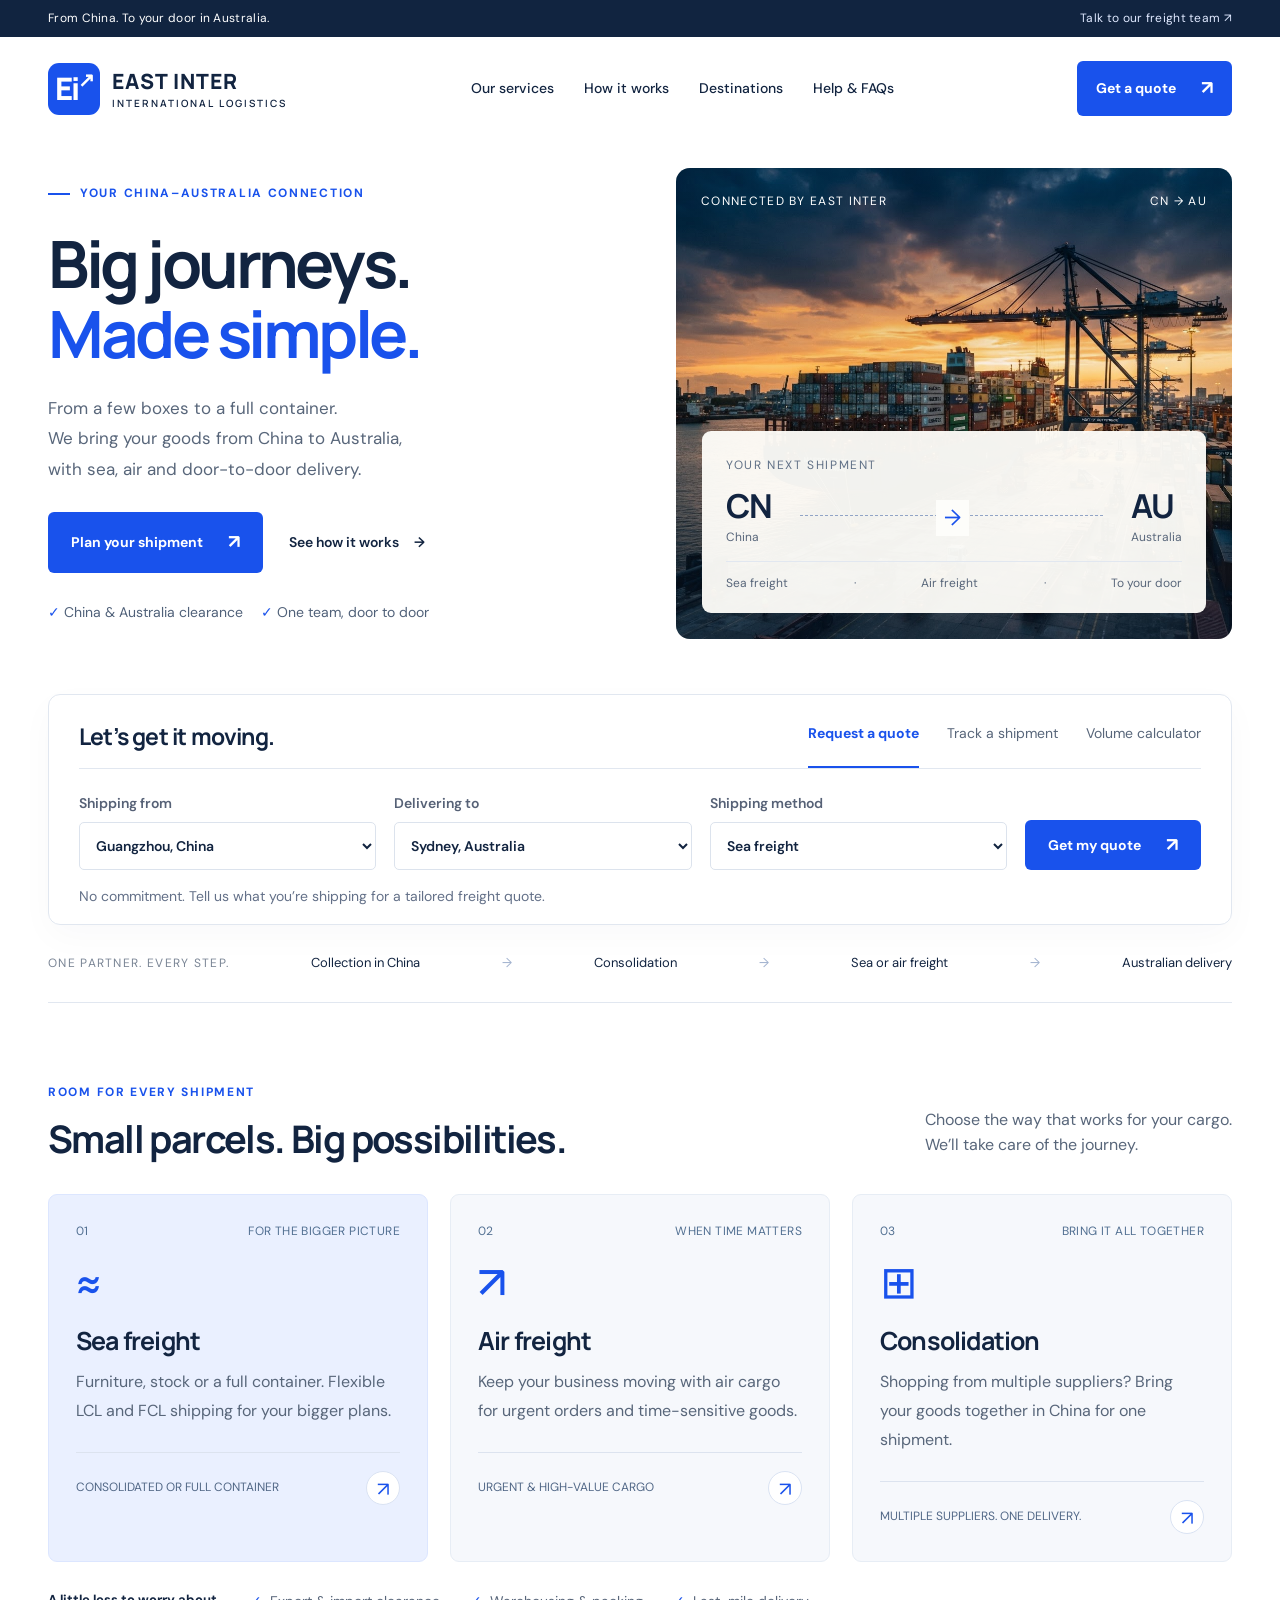
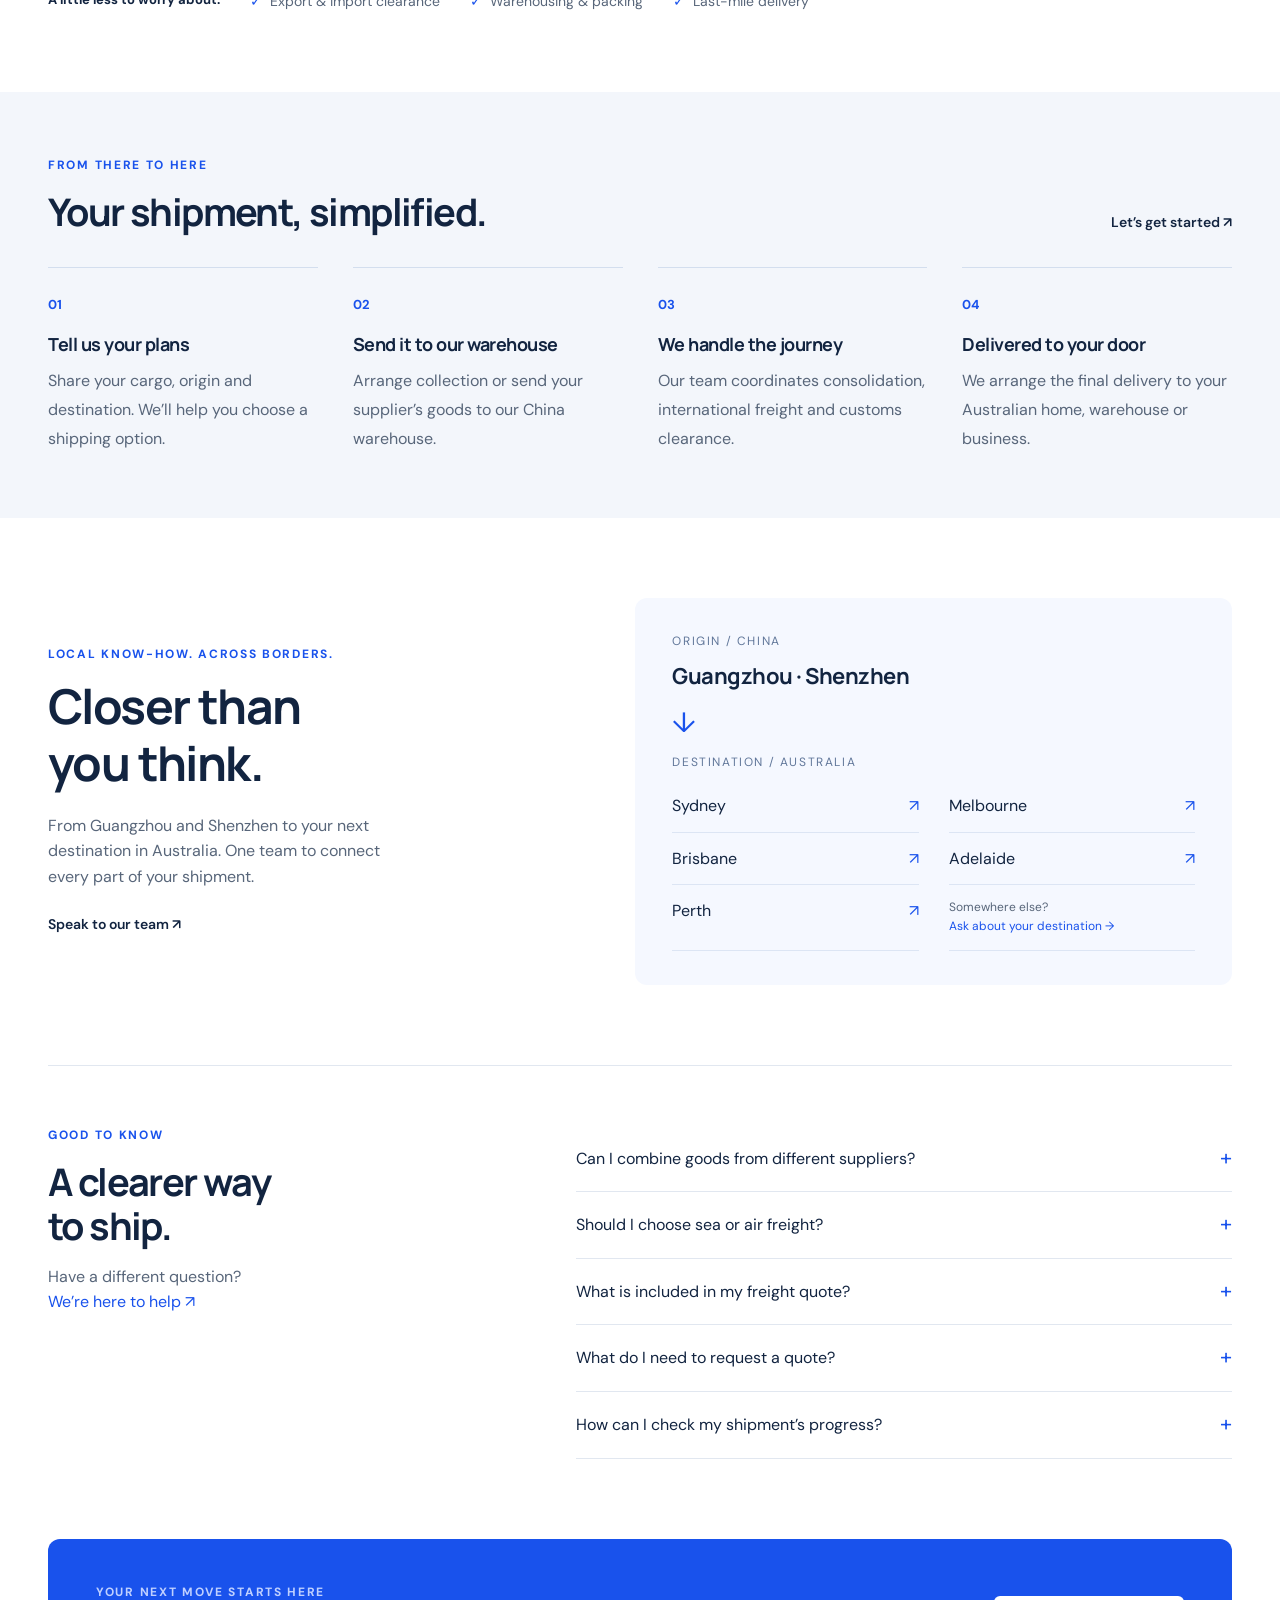
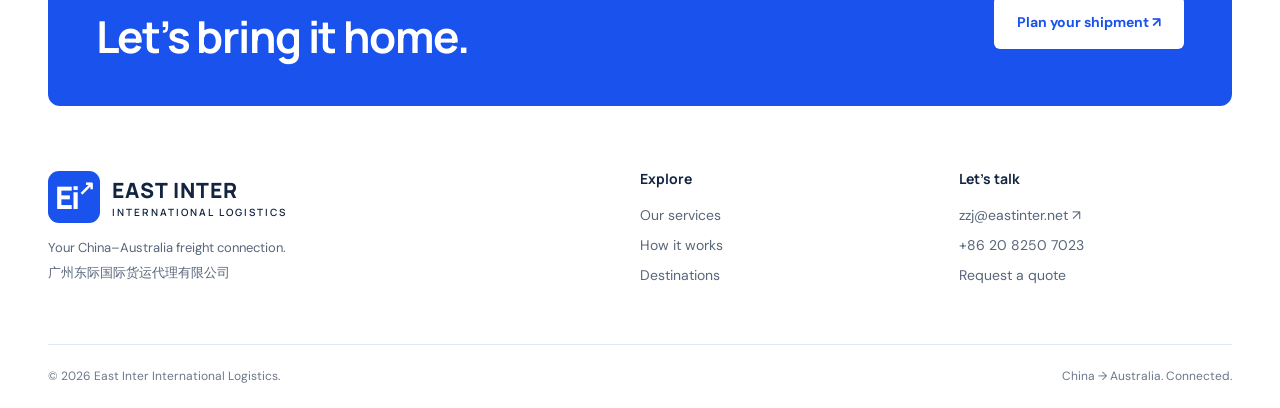
==== commit 3d74ce3f: "Publish current East Inter site and pricing calculator" ====
--- a/index.html
+++ b/index.html
@@ -2,7 +2,7 @@
 <html lang="en"><head><meta charset="utf-8"><meta name="viewport" content="width=device-width,initial-scale=1"><title>East Inter — A simpler way from China to Australia</title><meta name="description" content="Sea freight, air freight and consolidation from China to Australia. Plan your shipment with East Inter International Logistics."><link rel="icon" href="data:image/svg+xml,%3Csvg xmlns='http://www.w3.org/2000/svg' viewBox='0 0 40 40'%3E%3Crect width='40' height='40' rx='8' fill='%231952ec'/%3E%3Ctext x='6' y='28' fill='white' font-size='25' font-family='Arial' font-weight='bold'%3EEi%3C/text%3E%3C/svg%3E"><link rel="stylesheet" href="style.css"></head><body>
 <div class="topbar"><div class="container"><span>From China. To your door in Australia.</span><a href="mailto:zzj@eastinter.net">Talk to our freight team ↗</a></div></div>
 <header class="container"><a class="brand" href="#" aria-label="East Inter home"><span class="mark">Ei<span>↗</span></span><span>EAST INTER<small>INTERNATIONAL LOGISTICS</small></span></a><button class="menu" aria-label="Open navigation" aria-expanded="false">☰</button><nav aria-label="Main navigation"><a href="#services">Our services</a><a href="#how">How it works</a><a href="#coverage">Destinations</a><a href="#faq">Help & FAQs</a></nav><a class="button nav-cta" href="#shipping">Get a quote <span>↗</span></a></header>
-<main><section class="hero container"><div class="hero-copy"><div class="eyebrow"><span class="tinyline"></span> YOUR CHINA–AUSTRALIA CONNECTION</div><h1>Big journeys.<br><span>Made simple.</span></h1><p>From a few boxes to a full container.<br>We bring your goods from China to Australia,<br class="desktop"> with sea, air and door-to-door delivery.</p><div class="hero-actions"><a href="#shipping" class="button">Plan your shipment <span>↗</span></a><a href="#how" class="text-link">See how it works <span>→</span></a></div><div class="hero-benefits"><span>✓ China & Australia clearance</span><span>✓ One team, door to door</span></div></div><div class="hero-photo"><img src="images/hero.png" alt="International freight port and shipping operations" fetchpriority="high"><div class="photo-top"><span>CONNECTED BY EAST INTER</span><span>CN → AU</span></div><div class="route-card"><span class="route-label">YOUR NEXT SHIPMENT</span><div class="route"><div><strong>CN</strong><span>China</span></div><div class="route-line"><span>→</span></div><div><strong>AU</strong><span>Australia</span></div></div><div class="route-bottom">Sea freight <span>·</span> Air freight <span>·</span> To your door</div></div></div></section>
+<main><section class="hero container"><div class="hero-copy"><div class="eyebrow"><span class="tinyline"></span> YOUR CHINA–AUSTRALIA CONNECTION</div><h1>Big journeys.<br><span>Made simple.</span></h1><p>From a few boxes to a full container.<br>We bring your goods from China to Australia,<br class="desktop"> with sea, air and door-to-door delivery.</p><div class="hero-actions"><a href="#shipping" class="button">Plan your shipment <span>↗</span></a><a href="#how" class="text-link">See how it works <span>→</span></a></div><div class="hero-benefits"><span>✓ China & Australia clearance</span><span>✓ One team, door to door</span></div></div><div class="hero-photo"><img src="assets/freight.png" alt="International freight port and shipping operations" fetchpriority="high"><div class="photo-top"><span>CONNECTED BY EAST INTER</span><span>CN → AU</span></div><div class="route-card"><span class="route-label">YOUR NEXT SHIPMENT</span><div class="route"><div><strong>CN</strong><span>China</span></div><div class="route-line"><span>→</span></div><div><strong>AU</strong><span>Australia</span></div></div><div class="route-bottom">Sea freight <span>·</span> Air freight <span>·</span> To your door</div></div></div></section>
 <section id="shipping" class="shipping container" aria-labelledby="ship-title"><div class="shipping-top"><h2 id="ship-title">Let’s get it moving.</h2><div class="tabs" role="tablist" aria-label="Shipping tools"><button id="tab-quote" role="tab" aria-selected="true" aria-controls="panel-quote" data-tab="quote">Request a quote</button><button id="tab-track" role="tab" aria-selected="false" aria-controls="panel-track" tabindex="-1" data-tab="track">Track a shipment</button><button id="tab-volume" role="tab" aria-selected="false" aria-controls="panel-volume" tabindex="-1" data-tab="volume">Volume calculator</button></div></div><div id="panel-quote" role="tabpanel" aria-labelledby="tab-quote"><form id="quick-quote" class="quick-grid"><label>Shipping from<select name="origin"><option>Guangzhou, China</option><option>Shenzhen, China</option><option>Other city in China</option></select></label><label>Delivering to<select name="destination"><option>Sydney, Australia</option><option>Melbourne, Australia</option><option>Brisbane, Australia</option><option>Adelaide, Australia</option><option>Perth, Australia</option><option>Other Australian destination</option></select></label><label>Shipping method<select name="method"><option>Sea freight</option><option>Air freight</option><option>Help me choose</option></select></label><button class="button" type="submit">Get my quote <span>↗</span></button></form><p class="tool-note">No commitment. Tell us what you’re shipping for a tailored freight quote.</p></div><div id="panel-track" role="tabpanel" aria-labelledby="tab-track" hidden><form id="track-form" class="track-grid"><label>Shipment reference<input name="reference" placeholder="Enter your East Inter shipment reference" required maxlength="80"></label><button class="button" type="submit">Request an update ↗</button></form><p class="tool-note">Contact our team with your reference for the latest shipment update. Online tracking is not yet connected.</p><p id="track-result" role="status"></p></div><div id="panel-volume" role="tabpanel" aria-labelledby="tab-volume" hidden><form id="volume-form" class="volume-grid"><label>Length (cm)<input name="length" type="number" min="0.1" step="any" value="60" required></label><label>Width (cm)<input name="width" type="number" min="0.1" step="any" value="40" required></label><label>Height (cm)<input name="height" type="number" min="0.1" step="any" value="40" required></label><label>Boxes<input name="quantity" type="number" min="1" max="100000" step="1" value="1" required></label><button class="button" type="submit">Calculate →</button></form><p id="volume-result" role="status">Enter the outer dimensions of identical boxes to calculate total cubic metres (CBM).</p></div></section>
 <div class="service-strip container"><span>ONE PARTNER. EVERY STEP.</span><div>Collection in China</div><b>→</b><div>Consolidation</div><b>→</b><div>Sea or air freight</div><b>→</b><div>Australian delivery</div></div>
 <section id="services" class="section container"><div class="section-head"><div><div class="eyebrow">ROOM FOR EVERY SHIPMENT</div><h2>Small parcels. Big possibilities.</h2></div><p>Choose the way that works for your cargo.<br>We’ll take care of the journey.</p></div><div class="services-grid"><article class="service featured"><div class="service-number">01 <span>FOR THE BIGGER PICTURE</span></div><div class="service-icon">≈</div><h3>Sea freight</h3><p>Furniture, stock or a full container. Flexible LCL and FCL shipping for your bigger plans.</p><div class="service-footer"><span>CONSOLIDATED OR FULL CONTAINER</span><button data-service="Sea freight" aria-label="Request a sea freight quote">↗</button></div></article><article class="service"><div class="service-number">02 <span>WHEN TIME MATTERS</span></div><div class="service-icon">↗</div><h3>Air freight</h3><p>Keep your business moving with air cargo for urgent orders and time-sensitive goods.</p><div class="service-footer"><span>URGENT & HIGH-VALUE CARGO</span><button data-service="Air freight" aria-label="Request an air freight quote">↗</button></div></article><article class="service"><div class="service-number">03 <span>BRING IT ALL TOGETHER</span></div><div class="service-icon">⊞</div><h3>Consolidation</h3><p>Shopping from multiple suppliers? Bring your goods together in China for one shipment.</p><div class="service-footer"><span>MULTIPLE SUPPLIERS. ONE DELIVERY.</span><button data-service="Help me choose" aria-label="Request a consolidation quote">↗</button></div></article></div><div class="included"><strong>A little less to worry about.</strong><span>Export & import clearance</span><span>Warehousing & packing</span><span>Last-mile delivery</span></div></section>
--- a/style.css
+++ b/style.css
@@ -0,0 +1,6 @@
+@import url('https://fonts.googleapis.com/css2?family=DM+Sans:wght@400;500;600;700&family=Manrope:wght@400;500;600;700;800&display=swap');
+:root{--blue:#1952ec;--ink:#122440;--muted:#58667a;--line:#e1e7f0;--pale:#f3f6fb}*{box-sizing:border-box}html{scroll-behavior:smooth;scroll-padding-top:25px}body{margin:0;color:var(--ink);background:#fff;font-family:'DM Sans',sans-serif;font-size:16px;line-height:1.6}a{color:inherit;text-decoration:none}button,input,select,textarea{font:inherit}button,a,input,select,textarea{-webkit-tap-highlight-color:transparent}button{cursor:pointer}button:focus-visible,a:focus-visible,summary:focus-visible{outline:3px solid #edaa1c;outline-offset:5px}[hidden]{display:none!important}.container{max-width:1280px;width:calc(100% - 96px);margin-inline:auto}.topbar{background:#112440;color:#fff;font-size:12px;letter-spacing:.3px;padding:9px 0}.topbar .container{display:flex;justify-content:space-between}.topbar a{color:#e0e9ff}header{height:103px;display:flex;align-items:center;justify-content:space-between;gap:25px}.brand{display:flex;align-items:center;gap:12px;font-family:Manrope,sans-serif;font-size:21px;font-weight:800;letter-spacing:1px;line-height:1.4}.brand small{display:block;font-size:9px;letter-spacing:2px;font-weight:600}.mark{background:var(--blue);color:#fff;font-size:31px;letter-spacing:-2px;display:flex;align-items:center;justify-content:center;width:52px;height:52px;border-radius:11px}.mark span{font-size:20px;align-self:flex-start;margin-top:3px}nav{display:flex;gap:30px;font-size:14px;font-weight:500}nav a:hover,.text-link:hover{color:var(--blue)}.button{background:var(--blue);color:#fff;padding:15px 23px;border:0;border-radius:6px;font-size:14px;font-weight:700;display:inline-flex;align-items:center;justify-content:center;gap:25px;white-space:nowrap;transition:background .2s,transform .2s}.button:hover{background:#1040c3;transform:translateY(-1px)}.button span{font-size:19px}.nav-cta{padding:12px 19px}.menu{display:none}.hero{display:grid;grid-template-columns:1.04fr 1fr;gap:50px;padding-top:28px;padding-bottom:55px;align-items:center}.eyebrow{font-size:11px;letter-spacing:1.7px;font-weight:700;color:var(--blue);display:flex;align-items:center;gap:10px}.tinyline{height:2px;width:22px;background:var(--blue)}h1,h2,h3{font-family:Manrope,sans-serif;line-height:1.17;margin:0;letter-spacing:-1.3px}h1{font-size:clamp(45px,5.1vw,72px);letter-spacing:-3.5px;line-height:1.08;margin:24px 0}h1>span{color:var(--blue)}.hero-copy>p{color:var(--muted);font-size:17px;line-height:1.8;margin:0 0 28px}.hero-actions{display:flex;align-items:center;gap:26px}.text-link{font-weight:600;font-size:14px}.text-link span{margin-left:12px}.hero-benefits{display:flex;gap:20px;margin-top:28px;font-size:12px;color:#506179}.hero-benefits span::first-letter{color:var(--blue)}.hero-photo{height:471px;border-radius:14px;position:relative;overflow:hidden;background:#173550}.hero-photo>img{width:100%;height:100%;object-fit:cover}.hero-photo:after{content:'';position:absolute;inset:0;background:linear-gradient(180deg,#031e473b,transparent 45%,#071f4855);pointer-events:none}.photo-top{position:absolute;z-index:1;top:24px;left:25px;right:25px;display:flex;justify-content:space-between;color:#fff;font-size:10px;letter-spacing:1.3px}.route-card{position:absolute;z-index:1;left:26px;right:26px;bottom:26px;background:#fffefaf2;border-radius:9px;padding:20px 24px}.route-label{font-size:10px;letter-spacing:1.6px;color:#607086}.route{display:flex;align-items:center;gap:28px;margin:8px 0 14px}.route>div:not(.route-line){display:flex;flex-direction:column}.route strong{font-size:33px;font-family:Manrope;line-height:1.3;letter-spacing:-1px}.route>div>span{font-size:12px;color:var(--muted)}.route-line{flex:1;border-top:1px dashed #91a4c6;position:relative}.route-line span{position:absolute;left:45%;top:-16px;background:#fdfdfa;padding:0 8px;color:var(--blue)!important;font-size:22px!important}.route-bottom{border-top:1px solid var(--line);padding-top:12px;font-size:11px;color:var(--muted);display:flex;justify-content:space-between}.shipping{border:1px solid var(--line);border-radius:12px;padding:27px 30px 17px;box-shadow:0 12px 35px #12244007}.shipping-top{display:flex;align-items:center;justify-content:space-between;border-bottom:1px solid var(--line);margin-bottom:23px}.shipping h2{font-size:23px;letter-spacing:-.8px;padding-bottom:17px}.tabs{display:flex;gap:28px}.tabs button{background:none;color:var(--muted);border:0;border-bottom:2px solid transparent;padding:0 0 21px;font-size:14px}.tabs [aria-selected=true]{color:var(--blue);border-color:var(--blue);font-weight:700}.quick-grid{display:grid;grid-template-columns:1fr 1fr 1fr auto;align-items:end;gap:18px}label{display:flex;flex-direction:column;gap:8px;font-size:12px;font-weight:600;color:#566176}input,select,textarea{border:1px solid #dce3ed;border-radius:5px;padding:13px 12px;min-width:0;width:100%;color:var(--ink);background:#fff;font-size:14px;outline-color:var(--blue)}.quick-grid .button{height:50px}.tool-note{font-size:12px;color:#637088;margin:15px 0 0}.track-grid{display:grid;grid-template-columns:1fr auto;gap:20px;align-items:end}.volume-grid{display:grid;grid-template-columns:repeat(4,1fr) auto;gap:16px;align-items:end}#volume-result,#track-result,#quote-status{font-size:14px}.service-strip{display:flex;align-items:center;justify-content:space-between;padding:28px 0;border-bottom:1px solid var(--line);font-size:13px}.service-strip>span{font-size:10px;letter-spacing:1.3px;color:#7a8595}.service-strip b{font-weight:400;color:#a3b3cf}.section{padding-block:80px}.section-head{display:flex;align-items:end;justify-content:space-between;gap:35px;margin-bottom:33px}h2{font-size:38px;letter-spacing:-1.6px}.section-head h2,.coverage h2,.faq h2{margin-top:14px}.section-head>p{font-size:14px;color:var(--muted);margin:0 0 3px}.services-grid{display:grid;grid-template-columns:repeat(3,1fr);gap:22px}.service{background:#f6f8fc;border:1px solid #e7edf5;border-radius:9px;padding:27px}.service.featured{background:#eaf0ff;border-color:#dce6ff}.service-number{display:flex;justify-content:space-between;color:#527092;font-size:12px;align-items:center}.service-number span{font-size:9px;letter-spacing:1px}.service-icon{font-size:45px;color:var(--blue);height:85px;display:flex;align-items:center;font-weight:500}.service h3{font-size:25px;letter-spacing:-.8px}.service p{font-size:14px;color:var(--muted);line-height:1.8;margin:13px 0 26px}.service-footer{border-top:1px solid #dce3ef;padding-top:18px;display:flex;align-items:center;justify-content:space-between;gap:8px}.service-footer>span{font-size:9px;letter-spacing:.6px;color:#526887}.service-footer button{background:#fff;border:1px solid #dae3f3;width:34px;height:34px;border-radius:50%;color:var(--blue);font-size:20px;flex-shrink:0}.service-footer button:hover{background:var(--blue);color:white}.included{display:flex;gap:30px;margin-top:28px;align-items:center;font-size:12px;color:var(--muted);flex-wrap:wrap}.included strong{color:var(--ink);font-size:13px}.included>span:before{content:'✓';margin-right:8px;color:var(--blue)}.how-section{background:var(--pale);padding:64px 0}.steps{display:grid;grid-template-columns:repeat(4,1fr);gap:35px}.steps article{border-top:1px solid #d3deee;padding-top:23px}.steps article>span{color:var(--blue);font-size:13px;font-weight:700}.steps h3{font-size:18px;letter-spacing:-.5px;margin:18px 0 12px}.steps p{font-size:14px;color:var(--muted);margin:0;line-height:1.8}.coverage{display:grid;grid-template-columns:1fr 1.25fr;gap:110px;align-items:center}.coverage h2{font-size:48px}.coverage p{color:var(--muted);font-size:15px;max-width:370px;margin:22px 0}.destinations{background:#f5f8ff;border-radius:12px;padding:34px 37px}.destination-title>span{display:block;font-size:10px;letter-spacing:1.6px;color:#61779a;margin-bottom:8px}.destination-title strong{font-size:22px;font-family:Manrope;letter-spacing:-.5px}.destination-arrow{color:var(--blue);font-size:28px;margin:7px 0}.cities{display:grid;grid-template-columns:1fr 1fr;gap:0 30px}.cities>span{border-bottom:1px solid #dce5f4;padding:13px 0;display:flex;justify-content:space-between;font-size:16px}.cities b{font-weight:400;color:var(--blue)}.cities .city-other{display:block;font-size:11px;color:var(--muted)}.city-other a{color:var(--blue)}.faq{border-top:1px solid var(--line);display:grid;grid-template-columns:1fr 1.5fr;gap:90px;padding-top:60px}.faq p{color:var(--muted);font-size:14px}.faq a{color:var(--blue)}details{border-bottom:1px solid var(--line)}summary{cursor:pointer;list-style:none;padding:20px 30px 20px 0;font-size:16px;position:relative}summary::-webkit-details-marker{display:none}summary:after{content:'+';position:absolute;right:0;color:var(--blue);font-size:22px;top:14px}details[open] summary:after{content:'−'}details p{margin:0 28px 20px 0}.cta{background:var(--blue);color:white;padding:44px 48px;border-radius:12px;display:flex;justify-content:space-between;align-items:center}.cta .eyebrow{color:#bfd0ff;font-size:10px}.cta h2{font-size:44px;margin-top:9px}.white{background:#fff;color:var(--blue)}.white:hover{background:#e9efff}footer{padding-top:65px}.footer-top{display:grid;grid-template-columns:2fr 1fr 1fr;gap:45px}.footer-top p{font-size:13px;color:var(--muted);line-height:1.9}.footer-top h3{font-size:13px;letter-spacing:0;margin:0 0 16px}.footer-top>div>a:not(.brand){display:block;font-size:13px;color:var(--muted);margin:8px 0}.footer-bottom{border-top:1px solid var(--line);margin-top:45px;padding:22px 0;display:flex;justify-content:space-between;font-size:11px;color:#6b778a}dialog{border:0;border-radius:15px;padding:35px;max-width:610px;width:calc(100% - 32px);color:var(--ink);box-shadow:0 20px 120px #071c4866}dialog::backdrop{background:#0d234570;backdrop-filter:blur(4px)}dialog h2{font-size:28px;margin:18px 0}dialog p{font-size:14px;color:var(--muted)}.close{position:absolute;right:13px;top:7px;border:0;background:none;font-size:30px;color:var(--muted)}#details-form{display:flex;flex-direction:column;gap:17px}.form-pair{display:grid;grid-template-columns:1fr 1fr;gap:16px}#email-fallback{color:var(--blue)}
+@media(min-width:1450px){.hero{padding-top:45px}.hero-photo{height:505px}}@media(max-width:1100px){.container{width:calc(100% - 48px)}nav{gap:17px}.brand{font-size:17px}.brand small{font-size:8px}.hero{gap:28px}h1{font-size:56px}.hero-actions{gap:17px}.hero-benefits{gap:9px;font-size:11px}.hero-photo{height:450px}.quick-grid{grid-template-columns:1fr 1fr}.service-strip{gap:15px}.service-strip>span{display:none}.coverage{gap:50px}.tabs{gap:18px}.service{padding:22px}.service-number span{font-size:8px}.included{gap:20px}}@media(max-width:760px){.container{width:calc(100% - 36px)}.topbar{font-size:10px}.topbar a{display:none}header{height:82px;position:relative}.brand{font-size:17px}.mark{width:43px;height:43px;font-size:28px}.menu{display:block;background:none;border:1px solid var(--line);border-radius:5px;font-size:21px;padding:4px 10px;margin-left:auto}.nav-cta{display:none}nav{display:none;position:absolute;top:76px;left:0;right:0;background:#fff;border:1px solid var(--line);box-shadow:0 10px 30px #1224401a;z-index:5;padding:22px;border-radius:8px}nav.open{display:flex;flex-direction:column}.hero{grid-template-columns:1fr;gap:30px;padding-top:23px;padding-bottom:30px}h1{font-size:clamp(45px,11vw,68px);letter-spacing:-2.6px;margin:19px 0}.eyebrow{font-size:10px;letter-spacing:1.2px}.hero-copy>p{font-size:16px}.hero-actions{gap:19px}.hero-actions .button{padding:14px 17px;gap:14px}.text-link{font-size:13px}.hero-benefits{font-size:11px;gap:18px;margin-top:21px}.hero-photo{height:330px}.route-card{left:20px;right:20px;bottom:20px;padding:14px 20px}.photo-top{top:18px;font-size:9px}.route strong{font-size:28px}.shipping{padding:22px 18px 18px}.shipping-top{display:block}.shipping h2{font-size:23px}.tabs{gap:18px;overflow-x:auto}.tabs button{font-size:12px;white-space:nowrap;padding-bottom:14px}.quick-grid{gap:14px;grid-template-columns:1fr}.tool-note{font-size:12px}.track-grid{grid-template-columns:1fr}.volume-grid{grid-template-columns:1fr 1fr}.volume-grid button{grid-column:1/-1}.service-strip{flex-wrap:wrap;justify-content:center;font-size:11px;padding:22px 0;gap:9px}.service-strip b{font-size:12px}.section{padding-block:50px}.section-head{display:block;margin-bottom:25px}.section-head>p{margin-top:17px}h2{font-size:30px;letter-spacing:-1px}.services-grid{grid-template-columns:1fr;gap:15px}.service{padding:25px}.service-number span{font-size:10px}.service-icon{height:67px}.service p{font-size:15px;margin-bottom:20px}.service-footer>span{font-size:10px}.included{gap:12px 24px}.included strong{width:100%}.how-section{padding:45px 0}.how-section .text-link{display:inline-block;margin-top:19px}.steps{grid-template-columns:1fr 1fr;gap:25px}.steps h3{font-size:18px}.steps p{font-size:14px}.coverage{grid-template-columns:1fr;gap:30px}.coverage h2{font-size:39px}.destinations{padding:25px}.destination-title strong{font-size:20px}.faq{grid-template-columns:1fr;gap:14px}.faq h2 br{display:none}.faq p{font-size:15px}summary{font-size:15px}.cta{padding:30px 25px;flex-direction:column;align-items:flex-start;gap:23px}.cta h2{font-size:33px}.footer-top{grid-template-columns:1fr 1fr;gap:30px}.footer-top>div:first-child{grid-column:1/-1}.footer-bottom{flex-direction:column;gap:8px;margin-top:30px}footer{padding-top:45px}.form-pair{grid-template-columns:1fr}dialog{padding:30px 22px}.cities{gap:0 19px}}@media(prefers-reduced-motion:reduce){html{scroll-behavior:auto}*{transition:none!important}} 
+
+/* Readable content and controls across devices. */
+label,.tool-note,.hero-benefits,.included,.footer-top>div>a:not(.brand),.footer-top h3{font-size:14px}.service p,.steps p,.section-head>p,.coverage p,.faq p{font-size:16px}.eyebrow,.topbar,.route-label,.route-bottom,.photo-top,.service-number span,.service-footer>span,.destination-title>span,.cta .eyebrow,.footer-bottom,.service-strip>span{font-size:12px}.brand small{font-size:10px}.hero-benefits{flex-wrap:wrap;gap:8px 18px}.tabs{flex-wrap:wrap}.tabs button{font-size:14px}.service-number{gap:12px}.service-number span{letter-spacing:.4px}.service-footer>span{letter-spacing:0}.section-head>p{max-width:400px}.service-strip{flex-wrap:wrap}.cities .city-other{font-size:12px}.hero-photo{min-height:390px}@media(max-width:760px){.shipping-top .tabs{gap:14px}.tabs button{font-size:14px}.hero-photo{min-height:330px}.hero-actions{flex-wrap:wrap}.service-number span{font-size:12px}.hero-benefits{font-size:12px}.photo-top{font-size:12px}.route-bottom{font-size:12px;gap:8px;flex-wrap:wrap}}
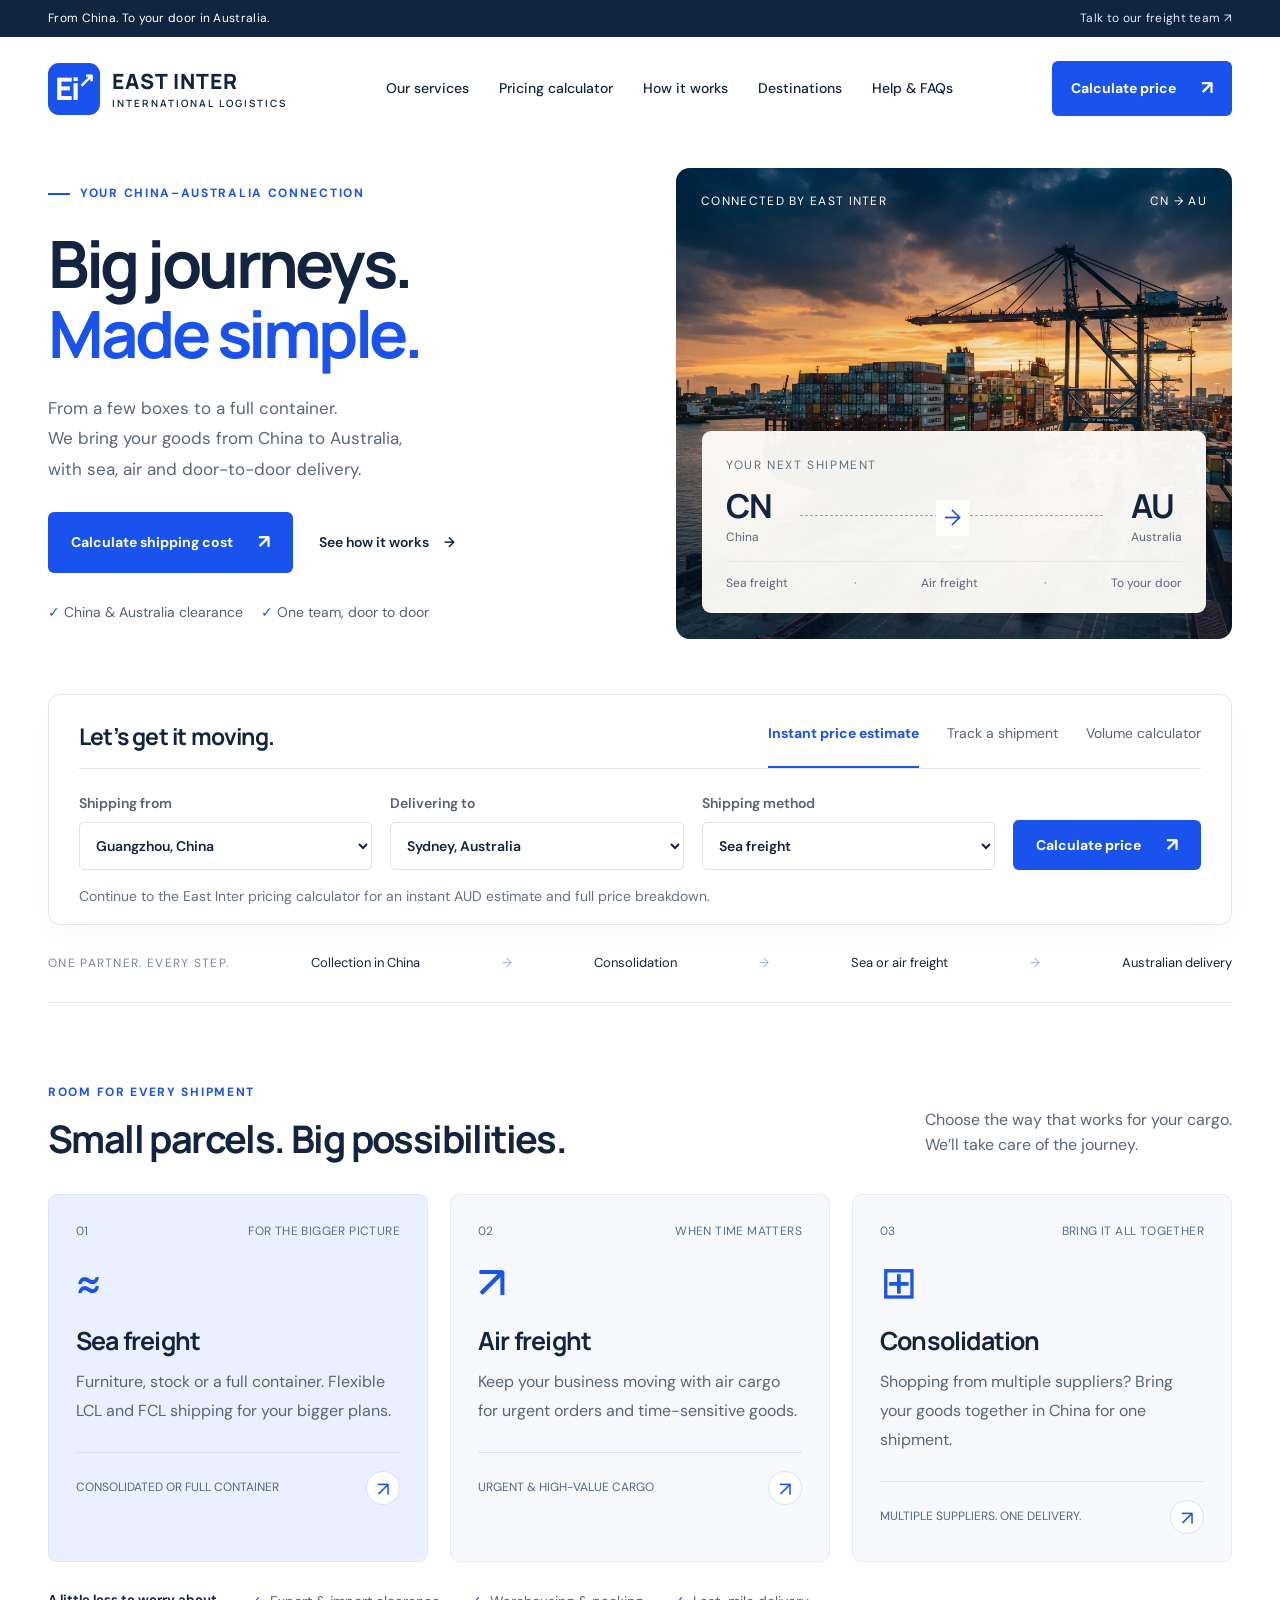
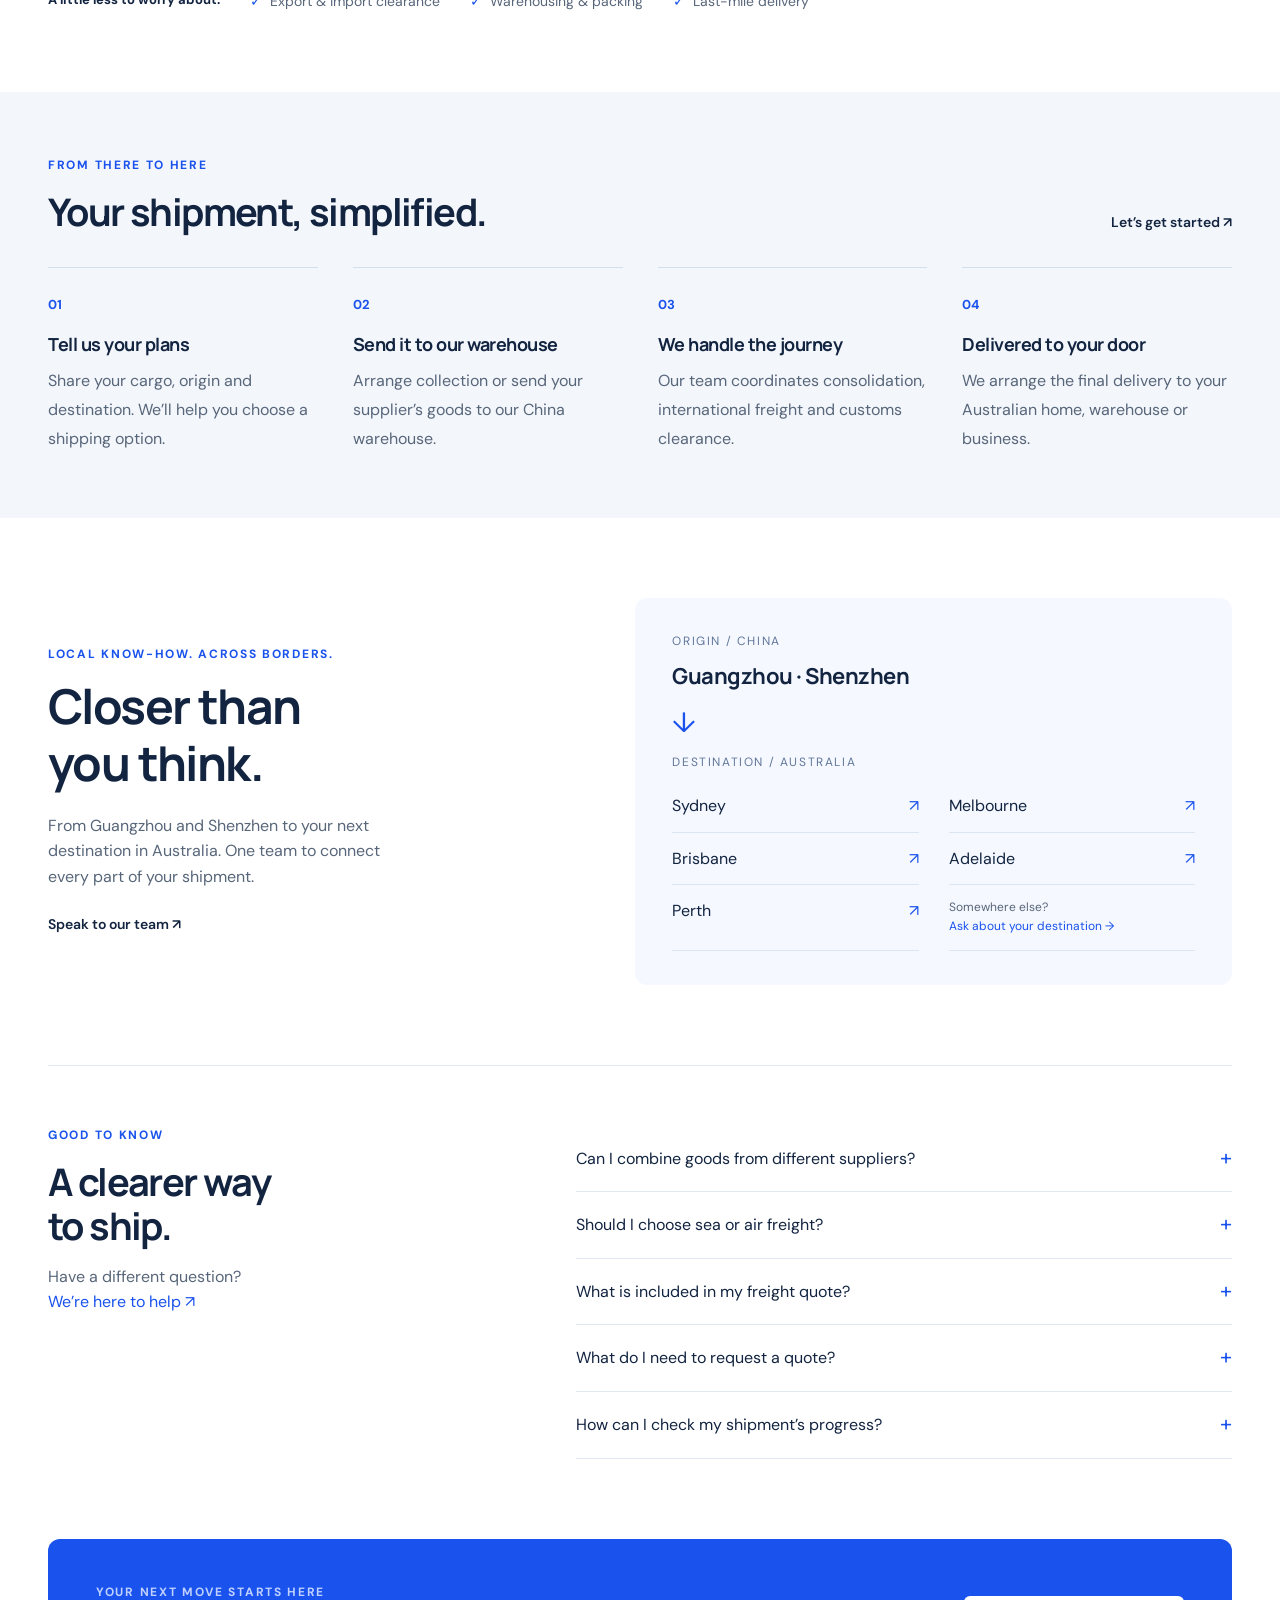
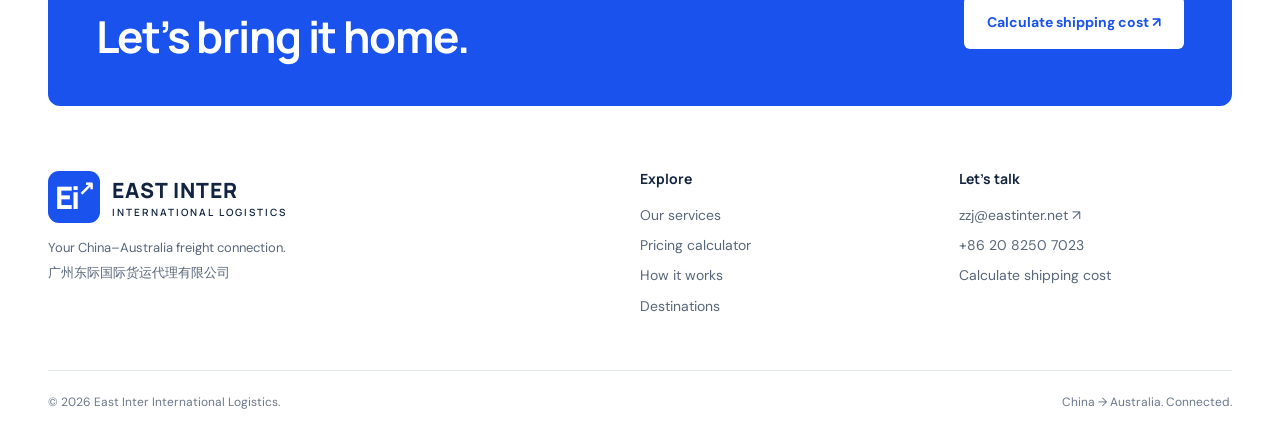
==== commit d60c23ab: "Integrate pricing calculator with site navigation" ====
--- a/index.html
+++ b/index.html
@@ -1,14 +1,14 @@
 <!doctype html>
 <html lang="en"><head><meta charset="utf-8"><meta name="viewport" content="width=device-width,initial-scale=1"><title>East Inter — A simpler way from China to Australia</title><meta name="description" content="Sea freight, air freight and consolidation from China to Australia. Plan your shipment with East Inter International Logistics."><link rel="icon" href="data:image/svg+xml,%3Csvg xmlns='http://www.w3.org/2000/svg' viewBox='0 0 40 40'%3E%3Crect width='40' height='40' rx='8' fill='%231952ec'/%3E%3Ctext x='6' y='28' fill='white' font-size='25' font-family='Arial' font-weight='bold'%3EEi%3C/text%3E%3C/svg%3E"><link rel="stylesheet" href="style.css"></head><body>
 <div class="topbar"><div class="container"><span>From China. To your door in Australia.</span><a href="mailto:zzj@eastinter.net">Talk to our freight team ↗</a></div></div>
-<header class="container"><a class="brand" href="#" aria-label="East Inter home"><span class="mark">Ei<span>↗</span></span><span>EAST INTER<small>INTERNATIONAL LOGISTICS</small></span></a><button class="menu" aria-label="Open navigation" aria-expanded="false">☰</button><nav aria-label="Main navigation"><a href="#services">Our services</a><a href="#how">How it works</a><a href="#coverage">Destinations</a><a href="#faq">Help & FAQs</a></nav><a class="button nav-cta" href="#shipping">Get a quote <span>↗</span></a></header>
-<main><section class="hero container"><div class="hero-copy"><div class="eyebrow"><span class="tinyline"></span> YOUR CHINA–AUSTRALIA CONNECTION</div><h1>Big journeys.<br><span>Made simple.</span></h1><p>From a few boxes to a full container.<br>We bring your goods from China to Australia,<br class="desktop"> with sea, air and door-to-door delivery.</p><div class="hero-actions"><a href="#shipping" class="button">Plan your shipment <span>↗</span></a><a href="#how" class="text-link">See how it works <span>→</span></a></div><div class="hero-benefits"><span>✓ China & Australia clearance</span><span>✓ One team, door to door</span></div></div><div class="hero-photo"><img src="assets/freight.png" alt="International freight port and shipping operations" fetchpriority="high"><div class="photo-top"><span>CONNECTED BY EAST INTER</span><span>CN → AU</span></div><div class="route-card"><span class="route-label">YOUR NEXT SHIPMENT</span><div class="route"><div><strong>CN</strong><span>China</span></div><div class="route-line"><span>→</span></div><div><strong>AU</strong><span>Australia</span></div></div><div class="route-bottom">Sea freight <span>·</span> Air freight <span>·</span> To your door</div></div></div></section>
-<section id="shipping" class="shipping container" aria-labelledby="ship-title"><div class="shipping-top"><h2 id="ship-title">Let’s get it moving.</h2><div class="tabs" role="tablist" aria-label="Shipping tools"><button id="tab-quote" role="tab" aria-selected="true" aria-controls="panel-quote" data-tab="quote">Request a quote</button><button id="tab-track" role="tab" aria-selected="false" aria-controls="panel-track" tabindex="-1" data-tab="track">Track a shipment</button><button id="tab-volume" role="tab" aria-selected="false" aria-controls="panel-volume" tabindex="-1" data-tab="volume">Volume calculator</button></div></div><div id="panel-quote" role="tabpanel" aria-labelledby="tab-quote"><form id="quick-quote" class="quick-grid"><label>Shipping from<select name="origin"><option>Guangzhou, China</option><option>Shenzhen, China</option><option>Other city in China</option></select></label><label>Delivering to<select name="destination"><option>Sydney, Australia</option><option>Melbourne, Australia</option><option>Brisbane, Australia</option><option>Adelaide, Australia</option><option>Perth, Australia</option><option>Other Australian destination</option></select></label><label>Shipping method<select name="method"><option>Sea freight</option><option>Air freight</option><option>Help me choose</option></select></label><button class="button" type="submit">Get my quote <span>↗</span></button></form><p class="tool-note">No commitment. Tell us what you’re shipping for a tailored freight quote.</p></div><div id="panel-track" role="tabpanel" aria-labelledby="tab-track" hidden><form id="track-form" class="track-grid"><label>Shipment reference<input name="reference" placeholder="Enter your East Inter shipment reference" required maxlength="80"></label><button class="button" type="submit">Request an update ↗</button></form><p class="tool-note">Contact our team with your reference for the latest shipment update. Online tracking is not yet connected.</p><p id="track-result" role="status"></p></div><div id="panel-volume" role="tabpanel" aria-labelledby="tab-volume" hidden><form id="volume-form" class="volume-grid"><label>Length (cm)<input name="length" type="number" min="0.1" step="any" value="60" required></label><label>Width (cm)<input name="width" type="number" min="0.1" step="any" value="40" required></label><label>Height (cm)<input name="height" type="number" min="0.1" step="any" value="40" required></label><label>Boxes<input name="quantity" type="number" min="1" max="100000" step="1" value="1" required></label><button class="button" type="submit">Calculate →</button></form><p id="volume-result" role="status">Enter the outer dimensions of identical boxes to calculate total cubic metres (CBM).</p></div></section>
+<header class="container"><a class="brand" href="/" aria-label="East Inter home"><span class="mark">Ei<span>↗</span></span><span>EAST INTER<small>INTERNATIONAL LOGISTICS</small></span></a><button class="menu" aria-label="Open navigation" aria-expanded="false">☰</button><nav aria-label="Main navigation"><a href="#services">Our services</a><a href="/eastinter-pricing-calculator">Pricing calculator</a><a href="#how">How it works</a><a href="#coverage">Destinations</a><a href="#faq">Help & FAQs</a></nav><a class="button nav-cta" href="/eastinter-pricing-calculator">Calculate price <span>↗</span></a></header>
+<main><section class="hero container"><div class="hero-copy"><div class="eyebrow"><span class="tinyline"></span> YOUR CHINA–AUSTRALIA CONNECTION</div><h1>Big journeys.<br><span>Made simple.</span></h1><p>From a few boxes to a full container.<br>We bring your goods from China to Australia,<br class="desktop"> with sea, air and door-to-door delivery.</p><div class="hero-actions"><a href="/eastinter-pricing-calculator" class="button">Calculate shipping cost <span>↗</span></a><a href="#how" class="text-link">See how it works <span>→</span></a></div><div class="hero-benefits"><span>✓ China & Australia clearance</span><span>✓ One team, door to door</span></div></div><div class="hero-photo"><img src="assets/freight.png" alt="International freight port and shipping operations" fetchpriority="high"><div class="photo-top"><span>CONNECTED BY EAST INTER</span><span>CN → AU</span></div><div class="route-card"><span class="route-label">YOUR NEXT SHIPMENT</span><div class="route"><div><strong>CN</strong><span>China</span></div><div class="route-line"><span>→</span></div><div><strong>AU</strong><span>Australia</span></div></div><div class="route-bottom">Sea freight <span>·</span> Air freight <span>·</span> To your door</div></div></div></section>
+<section id="shipping" class="shipping container" aria-labelledby="ship-title"><div class="shipping-top"><h2 id="ship-title">Let’s get it moving.</h2><div class="tabs" role="tablist" aria-label="Shipping tools"><button id="tab-quote" role="tab" aria-selected="true" aria-controls="panel-quote" data-tab="quote">Instant price estimate</button><button id="tab-track" role="tab" aria-selected="false" aria-controls="panel-track" tabindex="-1" data-tab="track">Track a shipment</button><button id="tab-volume" role="tab" aria-selected="false" aria-controls="panel-volume" tabindex="-1" data-tab="volume">Volume calculator</button></div></div><div id="panel-quote" role="tabpanel" aria-labelledby="tab-quote"><form id="quick-quote" class="quick-grid"><label>Shipping from<select name="origin"><option>Guangzhou, China</option><option>Shenzhen, China</option><option>Other city in China</option></select></label><label>Delivering to<select name="destination"><option>Sydney, Australia</option><option>Melbourne, Australia</option><option>Brisbane, Australia</option><option>Adelaide, Australia</option><option>Perth, Australia</option><option>Other Australian destination</option></select></label><label>Shipping method<select name="method"><option>Sea freight</option><option>Air freight</option><option>Help me choose</option></select></label><button class="button" type="submit">Calculate price <span>↗</span></button></form><p class="tool-note">Continue to the East Inter pricing calculator for an instant AUD estimate and full price breakdown.</p></div><div id="panel-track" role="tabpanel" aria-labelledby="tab-track" hidden><form id="track-form" class="track-grid"><label>Shipment reference<input name="reference" placeholder="Enter your East Inter shipment reference" required maxlength="80"></label><button class="button" type="submit">Request an update ↗</button></form><p class="tool-note">Contact our team with your reference for the latest shipment update. Online tracking is not yet connected.</p><p id="track-result" role="status"></p></div><div id="panel-volume" role="tabpanel" aria-labelledby="tab-volume" hidden><form id="volume-form" class="volume-grid"><label>Length (cm)<input name="length" type="number" min="0.1" step="any" value="60" required></label><label>Width (cm)<input name="width" type="number" min="0.1" step="any" value="40" required></label><label>Height (cm)<input name="height" type="number" min="0.1" step="any" value="40" required></label><label>Boxes<input name="quantity" type="number" min="1" max="100000" step="1" value="1" required></label><button class="button" type="submit">Calculate →</button></form><p id="volume-result" role="status">Enter the outer dimensions of identical boxes. Calculate will open the pricing estimator with the resulting CBM.</p></div></section>
 <div class="service-strip container"><span>ONE PARTNER. EVERY STEP.</span><div>Collection in China</div><b>→</b><div>Consolidation</div><b>→</b><div>Sea or air freight</div><b>→</b><div>Australian delivery</div></div>
 <section id="services" class="section container"><div class="section-head"><div><div class="eyebrow">ROOM FOR EVERY SHIPMENT</div><h2>Small parcels. Big possibilities.</h2></div><p>Choose the way that works for your cargo.<br>We’ll take care of the journey.</p></div><div class="services-grid"><article class="service featured"><div class="service-number">01 <span>FOR THE BIGGER PICTURE</span></div><div class="service-icon">≈</div><h3>Sea freight</h3><p>Furniture, stock or a full container. Flexible LCL and FCL shipping for your bigger plans.</p><div class="service-footer"><span>CONSOLIDATED OR FULL CONTAINER</span><button data-service="Sea freight" aria-label="Request a sea freight quote">↗</button></div></article><article class="service"><div class="service-number">02 <span>WHEN TIME MATTERS</span></div><div class="service-icon">↗</div><h3>Air freight</h3><p>Keep your business moving with air cargo for urgent orders and time-sensitive goods.</p><div class="service-footer"><span>URGENT & HIGH-VALUE CARGO</span><button data-service="Air freight" aria-label="Request an air freight quote">↗</button></div></article><article class="service"><div class="service-number">03 <span>BRING IT ALL TOGETHER</span></div><div class="service-icon">⊞</div><h3>Consolidation</h3><p>Shopping from multiple suppliers? Bring your goods together in China for one shipment.</p><div class="service-footer"><span>MULTIPLE SUPPLIERS. ONE DELIVERY.</span><button data-service="Help me choose" aria-label="Request a consolidation quote">↗</button></div></article></div><div class="included"><strong>A little less to worry about.</strong><span>Export & import clearance</span><span>Warehousing & packing</span><span>Last-mile delivery</span></div></section>
-<section id="how" class="how-section"><div class="container"><div class="section-head"><div><div class="eyebrow">FROM THERE TO HERE</div><h2>Your shipment, simplified.</h2></div><a class="text-link" href="#shipping">Let’s get started ↗</a></div><div class="steps"><article><span>01</span><h3>Tell us your plans</h3><p>Share your cargo, origin and destination. We’ll help you choose a shipping option.</p></article><article><span>02</span><h3>Send it to our warehouse</h3><p>Arrange collection or send your supplier’s goods to our China warehouse.</p></article><article><span>03</span><h3>We handle the journey</h3><p>Our team coordinates consolidation, international freight and customs clearance.</p></article><article><span>04</span><h3>Delivered to your door</h3><p>We arrange the final delivery to your Australian home, warehouse or business.</p></article></div></div></section>
+<section id="how" class="how-section"><div class="container"><div class="section-head"><div><div class="eyebrow">FROM THERE TO HERE</div><h2>Your shipment, simplified.</h2></div><a class="text-link" href="/eastinter-pricing-calculator">Let’s get started ↗</a></div><div class="steps"><article><span>01</span><h3>Tell us your plans</h3><p>Share your cargo, origin and destination. We’ll help you choose a shipping option.</p></article><article><span>02</span><h3>Send it to our warehouse</h3><p>Arrange collection or send your supplier’s goods to our China warehouse.</p></article><article><span>03</span><h3>We handle the journey</h3><p>Our team coordinates consolidation, international freight and customs clearance.</p></article><article><span>04</span><h3>Delivered to your door</h3><p>We arrange the final delivery to your Australian home, warehouse or business.</p></article></div></div></section>
 <section id="coverage" class="coverage section container"><div><div class="eyebrow">LOCAL KNOW-HOW. ACROSS BORDERS.</div><h2>Closer than<br>you think.</h2><p>From Guangzhou and Shenzhen to your next destination in Australia. One team to connect every part of your shipment.</p><a class="text-link" href="mailto:zzj@eastinter.net">Speak to our team ↗</a></div><div class="destinations"><div class="destination-title"><span>ORIGIN / CHINA</span><strong>Guangzhou · Shenzhen</strong></div><div class="destination-arrow">↓</div><div class="destination-title"><span>DESTINATION / AUSTRALIA</span></div><div class="cities"><span>Sydney <b>↗</b></span><span>Melbourne <b>↗</b></span><span>Brisbane <b>↗</b></span><span>Adelaide <b>↗</b></span><span>Perth <b>↗</b></span><span class="city-other">Somewhere else?<br><a href="#shipping">Ask about your destination →</a></span></div></div></section>
 <section id="faq" class="faq section container"><div><div class="eyebrow">GOOD TO KNOW</div><h2>A clearer way<br>to ship.</h2><p>Have a different question?<br><a href="mailto:zzj@eastinter.net">We’re here to help ↗</a></p></div><div class="faq-list"><details><summary>Can I combine goods from different suppliers?</summary><p>Yes. East Inter offers warehousing and consolidation in Guangzhou and Shenzhen. Contact our team before dispatching goods to confirm the receiving address, storage terms and packing requirements.</p></details><details><summary>Should I choose sea or air freight?</summary><p>Sea freight generally suits larger shipments when your schedule is flexible. Air freight suits urgent and higher-value goods. Share your cargo details and required arrival date so our team can recommend an option and confirm current transit estimates.</p></details><details><summary>What is included in my freight quote?</summary><p>Your tailored quote should set out the agreed freight, collection, clearance and delivery charges. Ask our team to confirm taxes, duties, insurance and any destination charges for your particular shipment before booking.</p></details><details><summary>What do I need to request a quote?</summary><p>Provide your origin, destination, goods description, number of packages, total weight and outer dimensions. For multiple package sizes, include a packing list.</p></details><details><summary>How can I check my shipment’s progress?</summary><p>Use the shipment update tool above to prepare an email with your East Inter reference. The freight team can provide the latest update; live tracking is not connected to this website yet.</p></details></div></section>
-<section class="cta container"><div><div class="eyebrow">YOUR NEXT MOVE STARTS HERE</div><h2>Let’s bring it home.</h2></div><a href="#shipping" class="button white">Plan your shipment ↗</a></section></main>
-<footer class="container"><div class="footer-top"><div><a class="brand" href="#"><span class="mark">Ei<span>↗</span></span><span>EAST INTER<small>INTERNATIONAL LOGISTICS</small></span></a><p>Your China–Australia freight connection.<br>广州东际国际货运代理有限公司</p></div><div><h3>Explore</h3><a href="#services">Our services</a><a href="#how">How it works</a><a href="#coverage">Destinations</a></div><div><h3>Let’s talk</h3><a href="mailto:zzj@eastinter.net">zzj@eastinter.net ↗</a><a href="tel:+862082507023">+86 20 8250 7023</a><a href="#shipping">Request a quote</a></div></div><div class="footer-bottom"><span>© <span id="year">2026</span> East Inter International Logistics.</span><span>China → Australia. Connected.</span></div></footer>
+<section class="cta container"><div><div class="eyebrow">YOUR NEXT MOVE STARTS HERE</div><h2>Let’s bring it home.</h2></div><a href="/eastinter-pricing-calculator" class="button white">Calculate shipping cost ↗</a></section></main>
+<footer class="container"><div class="footer-top"><div><a class="brand" href="/"><span class="mark">Ei<span>↗</span></span><span>EAST INTER<small>INTERNATIONAL LOGISTICS</small></span></a><p>Your China–Australia freight connection.<br>广州东际国际货运代理有限公司</p></div><div><h3>Explore</h3><a href="#services">Our services</a><a href="/eastinter-pricing-calculator">Pricing calculator</a><a href="#how">How it works</a><a href="#coverage">Destinations</a></div><div><h3>Let’s talk</h3><a href="mailto:zzj@eastinter.net">zzj@eastinter.net ↗</a><a href="tel:+862082507023">+86 20 8250 7023</a><a href="/eastinter-pricing-calculator">Calculate shipping cost</a></div></div><div class="footer-bottom"><span>© <span id="year">2026</span> East Inter International Logistics.</span><span>China → Australia. Connected.</span></div></footer>
 <dialog id="quote-dialog" aria-labelledby="dialog-title"><button class="close" aria-label="Close quote form">×</button><div class="eyebrow">LET’S PLAN YOUR SHIPMENT</div><h2 id="dialog-title">A quote that fits your cargo.</h2><p id="quote-route"></p><form id="details-form"><div class="form-pair"><label>Your name<input name="name" autocomplete="name" required maxlength="120"></label><label>Email address<input name="email" type="email" autocomplete="email" required></label></div><label>Goods description<textarea name="cargo" rows="3" placeholder="e.g. 8 cartons of homewares; include collection and delivery details" required maxlength="3000"></textarea></label><div class="form-pair"><label>Total weight (kg)<input name="weight" type="number" min="0.01" step="any" required></label><label>Total volume (CBM, optional)<input name="volume" type="number" min="0.000001" step="any"></label></div><p class="tool-note">We’ll prepare an email to zzj@eastinter.net with your details. Your request is sent only when you send it in your email app.</p><button class="button" type="submit">Prepare quote email ↗</button><p id="quote-status" role="status"></p><a id="email-fallback" hidden>Open prepared email ↗</a></form></dialog><script src="app.js"></script></body></html>
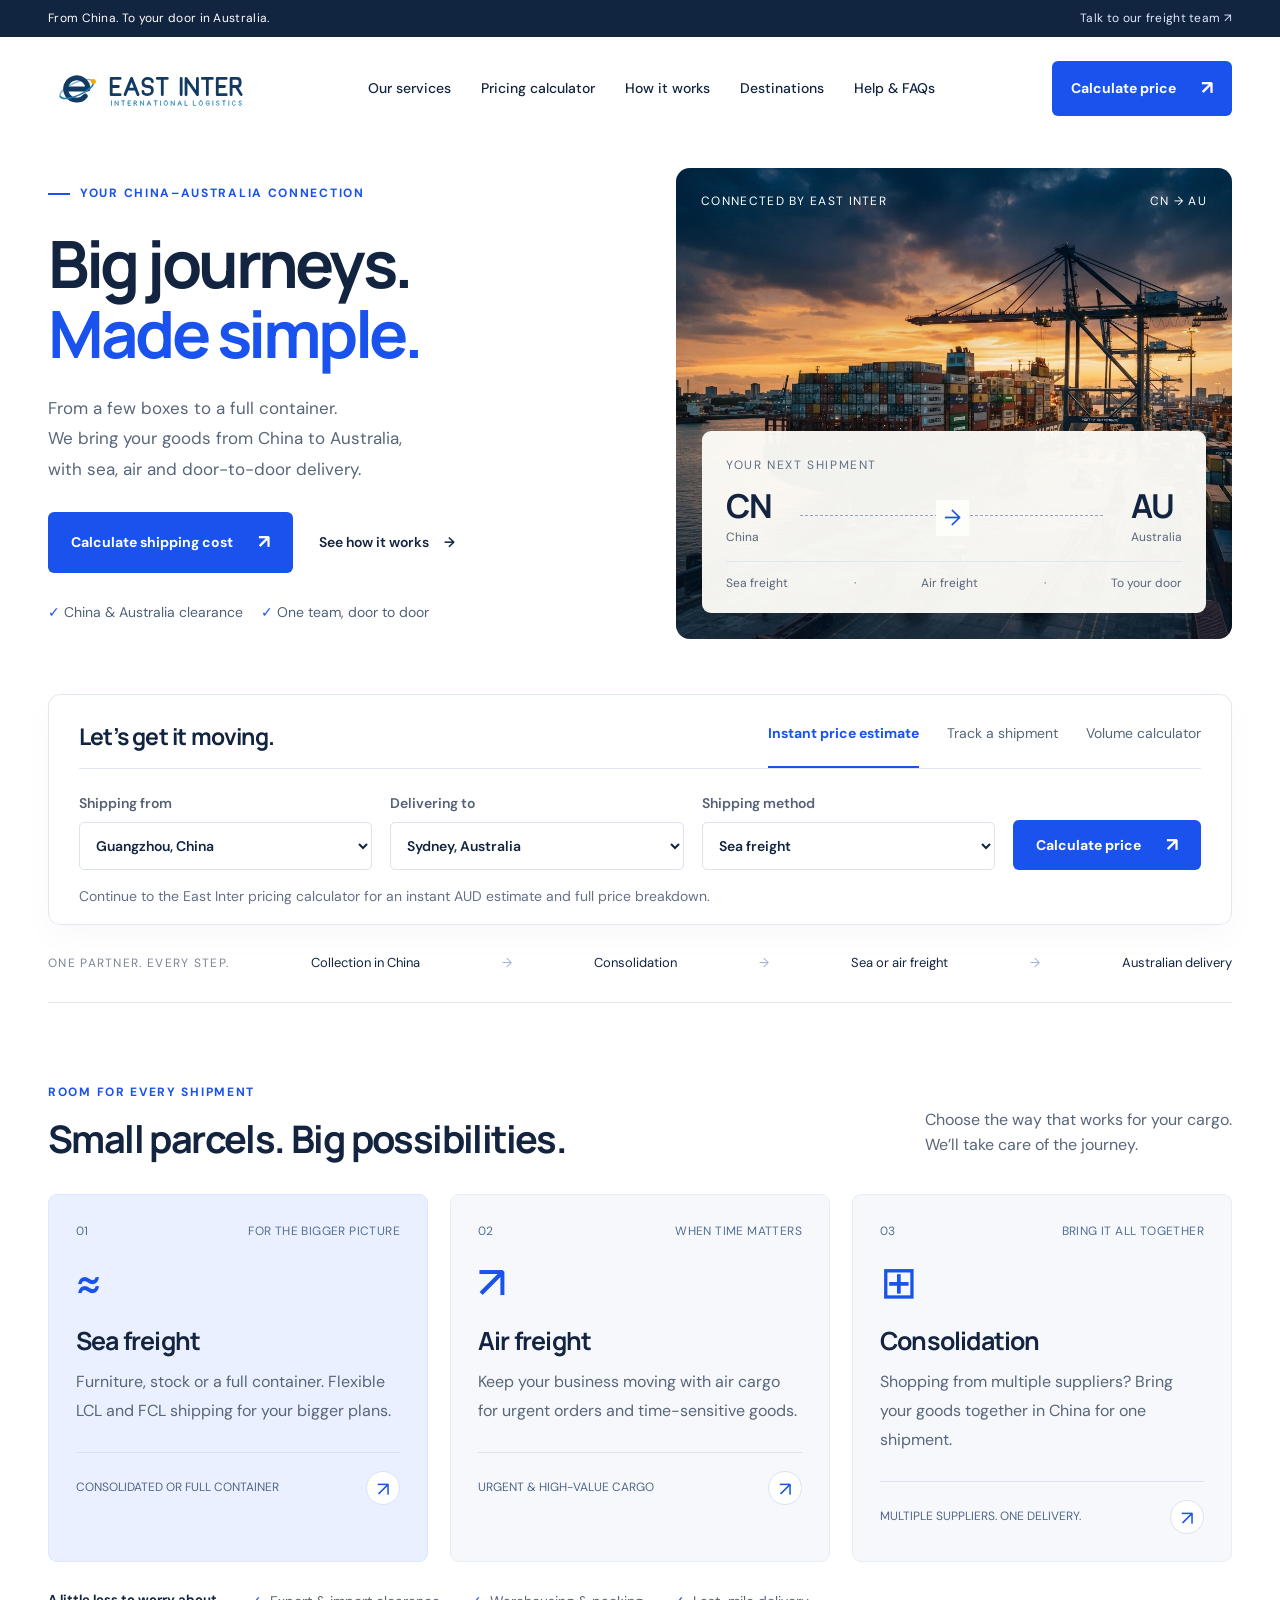
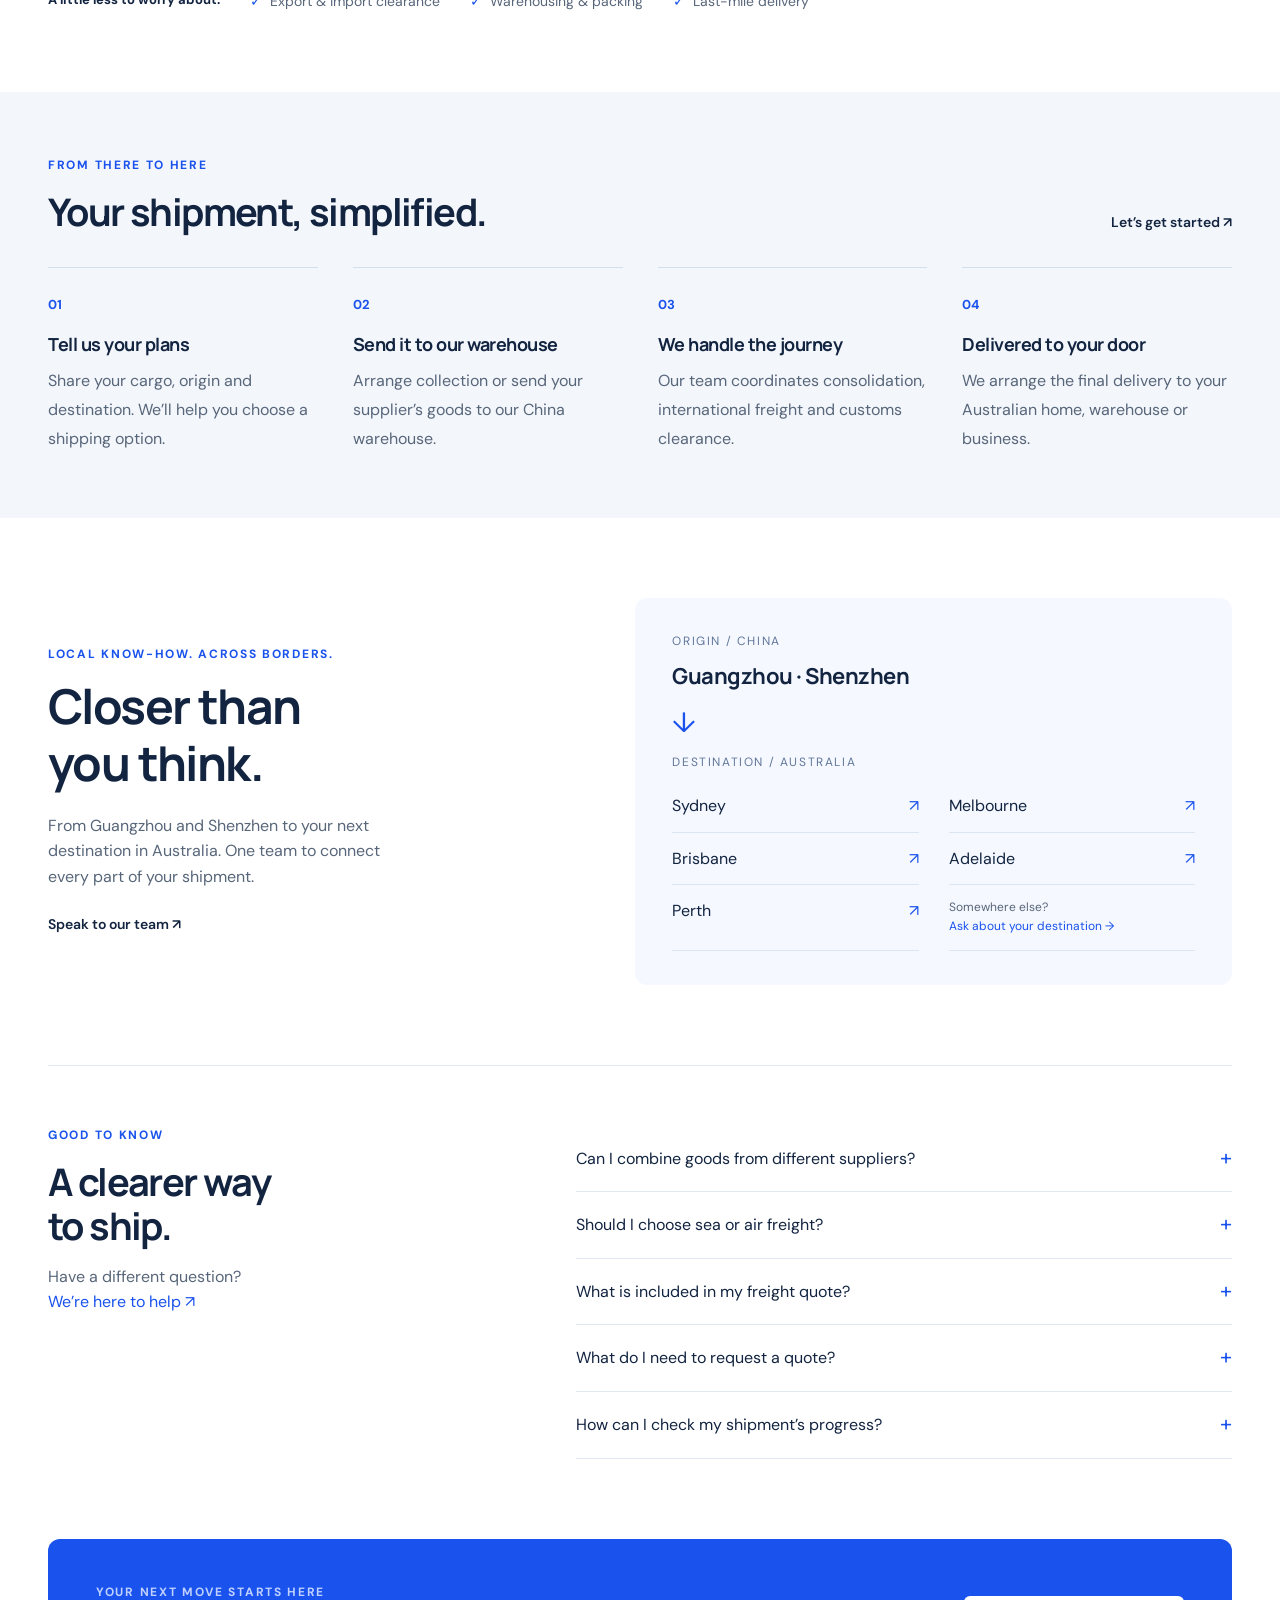
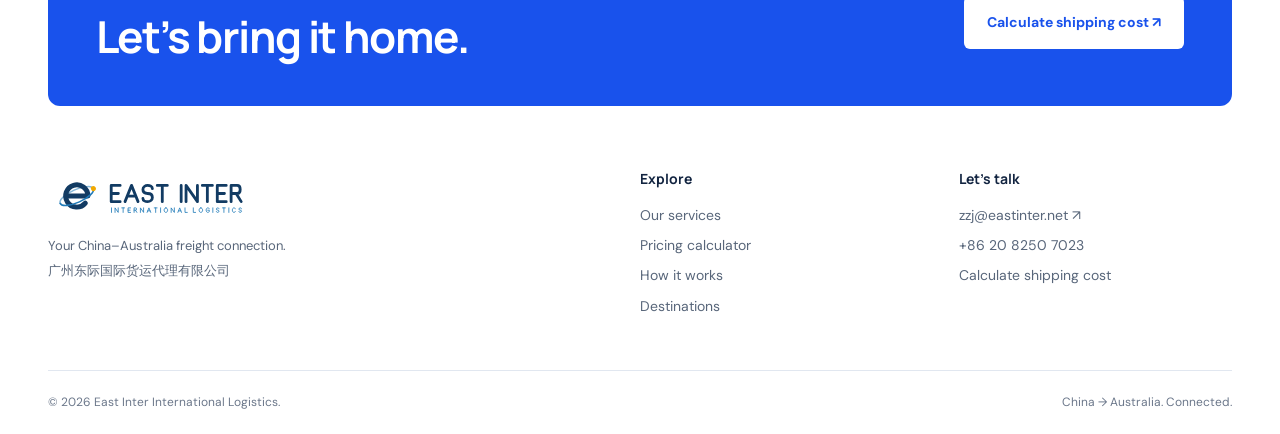
==== commit 70ed4b00: "Site: new East Inter logo in header/footer and favicon (draft approved by PM)" ====
--- a/index.html
+++ b/index.html
@@ -1,7 +1,7 @@
 <!doctype html>
-<html lang="en"><head><meta charset="utf-8"><meta name="viewport" content="width=device-width,initial-scale=1"><title>East Inter — A simpler way from China to Australia</title><meta name="description" content="Sea freight, air freight and consolidation from China to Australia. Plan your shipment with East Inter International Logistics."><link rel="icon" href="data:image/svg+xml,%3Csvg xmlns='http://www.w3.org/2000/svg' viewBox='0 0 40 40'%3E%3Crect width='40' height='40' rx='8' fill='%231952ec'/%3E%3Ctext x='6' y='28' fill='white' font-size='25' font-family='Arial' font-weight='bold'%3EEi%3C/text%3E%3C/svg%3E"><link rel="stylesheet" href="style.css"></head><body>
+<html lang="en"><head><meta charset="utf-8"><meta name="viewport" content="width=device-width,initial-scale=1"><title>East Inter — A simpler way from China to Australia</title><meta name="description" content="Sea freight, air freight and consolidation from China to Australia. Plan your shipment with East Inter International Logistics."><link rel="icon" type="image/svg+xml" href="/assets/favicon.svg"><link rel="stylesheet" href="style.css"></head><body>
 <div class="topbar"><div class="container"><span>From China. To your door in Australia.</span><a href="mailto:zzj@eastinter.net">Talk to our freight team ↗</a></div></div>
-<header class="container"><a class="brand" href="/" aria-label="East Inter home"><span class="mark">Ei<span>↗</span></span><span>EAST INTER<small>INTERNATIONAL LOGISTICS</small></span></a><button class="menu" aria-label="Open navigation" aria-expanded="false">☰</button><nav aria-label="Main navigation"><a href="#services">Our services</a><a href="/eastinter-pricing-calculator">Pricing calculator</a><a href="#how">How it works</a><a href="#coverage">Destinations</a><a href="#faq">Help & FAQs</a></nav><a class="button nav-cta" href="/eastinter-pricing-calculator">Calculate price <span>↗</span></a></header>
+<header class="container"><a class="brand" href="/" aria-label="East Inter home"><img src="/assets/east-inter-logo.svg" alt="East Inter International Logistics" width="326" height="80" style="height:50px;width:auto;display:block"></a><button class="menu" aria-label="Open navigation" aria-expanded="false">☰</button><nav aria-label="Main navigation"><a href="#services">Our services</a><a href="/eastinter-pricing-calculator">Pricing calculator</a><a href="#how">How it works</a><a href="#coverage">Destinations</a><a href="#faq">Help & FAQs</a></nav><a class="button nav-cta" href="/eastinter-pricing-calculator">Calculate price <span>↗</span></a></header>
 <main><section class="hero container"><div class="hero-copy"><div class="eyebrow"><span class="tinyline"></span> YOUR CHINA–AUSTRALIA CONNECTION</div><h1>Big journeys.<br><span>Made simple.</span></h1><p>From a few boxes to a full container.<br>We bring your goods from China to Australia,<br class="desktop"> with sea, air and door-to-door delivery.</p><div class="hero-actions"><a href="/eastinter-pricing-calculator" class="button">Calculate shipping cost <span>↗</span></a><a href="#how" class="text-link">See how it works <span>→</span></a></div><div class="hero-benefits"><span>✓ China & Australia clearance</span><span>✓ One team, door to door</span></div></div><div class="hero-photo"><img src="assets/freight.png" alt="International freight port and shipping operations" fetchpriority="high"><div class="photo-top"><span>CONNECTED BY EAST INTER</span><span>CN → AU</span></div><div class="route-card"><span class="route-label">YOUR NEXT SHIPMENT</span><div class="route"><div><strong>CN</strong><span>China</span></div><div class="route-line"><span>→</span></div><div><strong>AU</strong><span>Australia</span></div></div><div class="route-bottom">Sea freight <span>·</span> Air freight <span>·</span> To your door</div></div></div></section>
 <section id="shipping" class="shipping container" aria-labelledby="ship-title"><div class="shipping-top"><h2 id="ship-title">Let’s get it moving.</h2><div class="tabs" role="tablist" aria-label="Shipping tools"><button id="tab-quote" role="tab" aria-selected="true" aria-controls="panel-quote" data-tab="quote">Instant price estimate</button><button id="tab-track" role="tab" aria-selected="false" aria-controls="panel-track" tabindex="-1" data-tab="track">Track a shipment</button><button id="tab-volume" role="tab" aria-selected="false" aria-controls="panel-volume" tabindex="-1" data-tab="volume">Volume calculator</button></div></div><div id="panel-quote" role="tabpanel" aria-labelledby="tab-quote"><form id="quick-quote" class="quick-grid"><label>Shipping from<select name="origin"><option>Guangzhou, China</option><option>Shenzhen, China</option><option>Other city in China</option></select></label><label>Delivering to<select name="destination"><option>Sydney, Australia</option><option>Melbourne, Australia</option><option>Brisbane, Australia</option><option>Adelaide, Australia</option><option>Perth, Australia</option><option>Other Australian destination</option></select></label><label>Shipping method<select name="method"><option>Sea freight</option><option>Air freight</option><option>Help me choose</option></select></label><button class="button" type="submit">Calculate price <span>↗</span></button></form><p class="tool-note">Continue to the East Inter pricing calculator for an instant AUD estimate and full price breakdown.</p></div><div id="panel-track" role="tabpanel" aria-labelledby="tab-track" hidden><form id="track-form" class="track-grid"><label>Shipment reference<input name="reference" placeholder="Enter your East Inter shipment reference" required maxlength="80"></label><button class="button" type="submit">Request an update ↗</button></form><p class="tool-note">Contact our team with your reference for the latest shipment update. Online tracking is not yet connected.</p><p id="track-result" role="status"></p></div><div id="panel-volume" role="tabpanel" aria-labelledby="tab-volume" hidden><form id="volume-form" class="volume-grid"><label>Length (cm)<input name="length" type="number" min="0.1" step="any" value="60" required></label><label>Width (cm)<input name="width" type="number" min="0.1" step="any" value="40" required></label><label>Height (cm)<input name="height" type="number" min="0.1" step="any" value="40" required></label><label>Boxes<input name="quantity" type="number" min="1" max="100000" step="1" value="1" required></label><button class="button" type="submit">Calculate →</button></form><p id="volume-result" role="status">Enter the outer dimensions of identical boxes. Calculate will open the pricing estimator with the resulting CBM.</p></div></section>
 <div class="service-strip container"><span>ONE PARTNER. EVERY STEP.</span><div>Collection in China</div><b>→</b><div>Consolidation</div><b>→</b><div>Sea or air freight</div><b>→</b><div>Australian delivery</div></div>
@@ -10,5 +10,5 @@
 <section id="coverage" class="coverage section container"><div><div class="eyebrow">LOCAL KNOW-HOW. ACROSS BORDERS.</div><h2>Closer than<br>you think.</h2><p>From Guangzhou and Shenzhen to your next destination in Australia. One team to connect every part of your shipment.</p><a class="text-link" href="mailto:zzj@eastinter.net">Speak to our team ↗</a></div><div class="destinations"><div class="destination-title"><span>ORIGIN / CHINA</span><strong>Guangzhou · Shenzhen</strong></div><div class="destination-arrow">↓</div><div class="destination-title"><span>DESTINATION / AUSTRALIA</span></div><div class="cities"><span>Sydney <b>↗</b></span><span>Melbourne <b>↗</b></span><span>Brisbane <b>↗</b></span><span>Adelaide <b>↗</b></span><span>Perth <b>↗</b></span><span class="city-other">Somewhere else?<br><a href="#shipping">Ask about your destination →</a></span></div></div></section>
 <section id="faq" class="faq section container"><div><div class="eyebrow">GOOD TO KNOW</div><h2>A clearer way<br>to ship.</h2><p>Have a different question?<br><a href="mailto:zzj@eastinter.net">We’re here to help ↗</a></p></div><div class="faq-list"><details><summary>Can I combine goods from different suppliers?</summary><p>Yes. East Inter offers warehousing and consolidation in Guangzhou and Shenzhen. Contact our team before dispatching goods to confirm the receiving address, storage terms and packing requirements.</p></details><details><summary>Should I choose sea or air freight?</summary><p>Sea freight generally suits larger shipments when your schedule is flexible. Air freight suits urgent and higher-value goods. Share your cargo details and required arrival date so our team can recommend an option and confirm current transit estimates.</p></details><details><summary>What is included in my freight quote?</summary><p>Your tailored quote should set out the agreed freight, collection, clearance and delivery charges. Ask our team to confirm taxes, duties, insurance and any destination charges for your particular shipment before booking.</p></details><details><summary>What do I need to request a quote?</summary><p>Provide your origin, destination, goods description, number of packages, total weight and outer dimensions. For multiple package sizes, include a packing list.</p></details><details><summary>How can I check my shipment’s progress?</summary><p>Use the shipment update tool above to prepare an email with your East Inter reference. The freight team can provide the latest update; live tracking is not connected to this website yet.</p></details></div></section>
 <section class="cta container"><div><div class="eyebrow">YOUR NEXT MOVE STARTS HERE</div><h2>Let’s bring it home.</h2></div><a href="/eastinter-pricing-calculator" class="button white">Calculate shipping cost ↗</a></section></main>
-<footer class="container"><div class="footer-top"><div><a class="brand" href="/"><span class="mark">Ei<span>↗</span></span><span>EAST INTER<small>INTERNATIONAL LOGISTICS</small></span></a><p>Your China–Australia freight connection.<br>广州东际国际货运代理有限公司</p></div><div><h3>Explore</h3><a href="#services">Our services</a><a href="/eastinter-pricing-calculator">Pricing calculator</a><a href="#how">How it works</a><a href="#coverage">Destinations</a></div><div><h3>Let’s talk</h3><a href="mailto:zzj@eastinter.net">zzj@eastinter.net ↗</a><a href="tel:+862082507023">+86 20 8250 7023</a><a href="/eastinter-pricing-calculator">Calculate shipping cost</a></div></div><div class="footer-bottom"><span>© <span id="year">2026</span> East Inter International Logistics.</span><span>China → Australia. Connected.</span></div></footer>
+<footer class="container"><div class="footer-top"><div><a class="brand" href="/"><img src="/assets/east-inter-logo.svg" alt="East Inter International Logistics" width="326" height="80" style="height:50px;width:auto;display:block"></a><p>Your China–Australia freight connection.<br>广州东际国际货运代理有限公司</p></div><div><h3>Explore</h3><a href="#services">Our services</a><a href="/eastinter-pricing-calculator">Pricing calculator</a><a href="#how">How it works</a><a href="#coverage">Destinations</a></div><div><h3>Let’s talk</h3><a href="mailto:zzj@eastinter.net">zzj@eastinter.net ↗</a><a href="tel:+862082507023">+86 20 8250 7023</a><a href="/eastinter-pricing-calculator">Calculate shipping cost</a></div></div><div class="footer-bottom"><span>© <span id="year">2026</span> East Inter International Logistics.</span><span>China → Australia. Connected.</span></div></footer>
 <dialog id="quote-dialog" aria-labelledby="dialog-title"><button class="close" aria-label="Close quote form">×</button><div class="eyebrow">LET’S PLAN YOUR SHIPMENT</div><h2 id="dialog-title">A quote that fits your cargo.</h2><p id="quote-route"></p><form id="details-form"><div class="form-pair"><label>Your name<input name="name" autocomplete="name" required maxlength="120"></label><label>Email address<input name="email" type="email" autocomplete="email" required></label></div><label>Goods description<textarea name="cargo" rows="3" placeholder="e.g. 8 cartons of homewares; include collection and delivery details" required maxlength="3000"></textarea></label><div class="form-pair"><label>Total weight (kg)<input name="weight" type="number" min="0.01" step="any" required></label><label>Total volume (CBM, optional)<input name="volume" type="number" min="0.000001" step="any"></label></div><p class="tool-note">We’ll prepare an email to zzj@eastinter.net with your details. Your request is sent only when you send it in your email app.</p><button class="button" type="submit">Prepare quote email ↗</button><p id="quote-status" role="status"></p><a id="email-fallback" hidden>Open prepared email ↗</a></form></dialog><script src="app.js"></script></body></html>
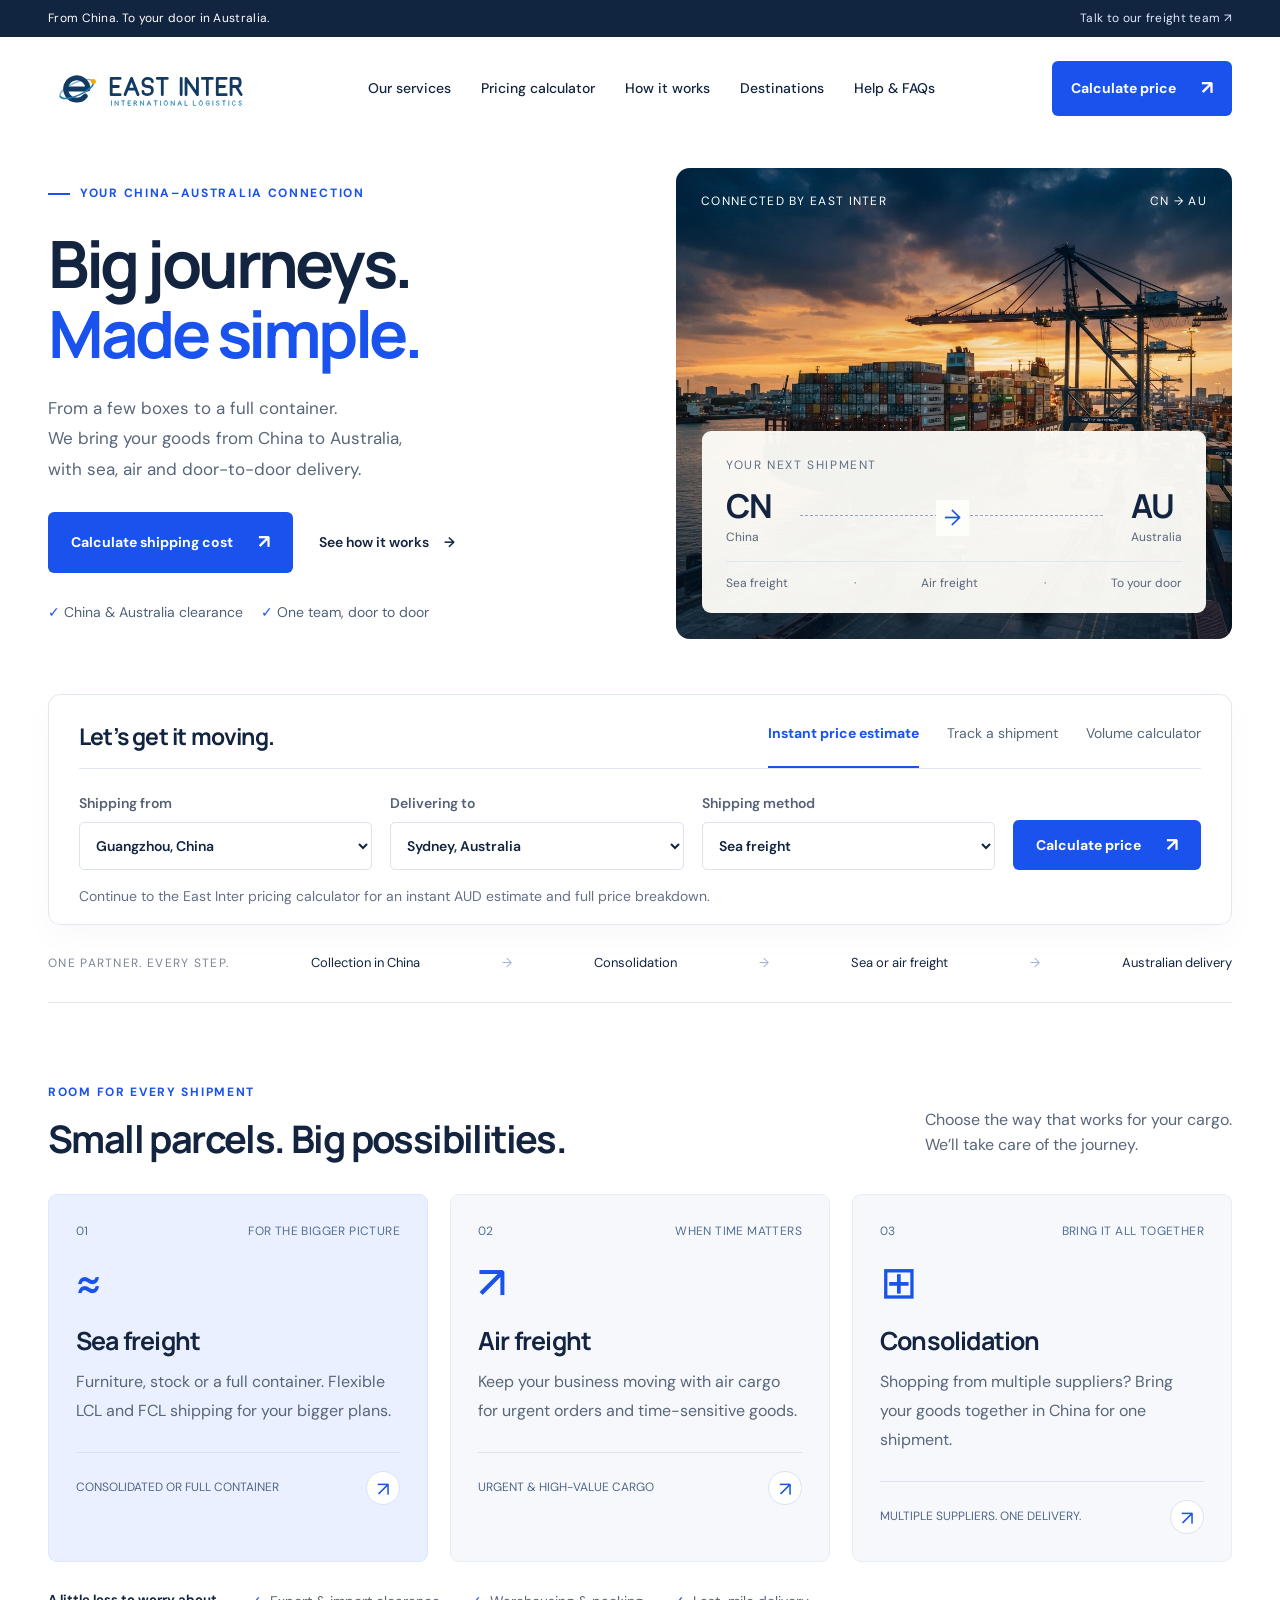
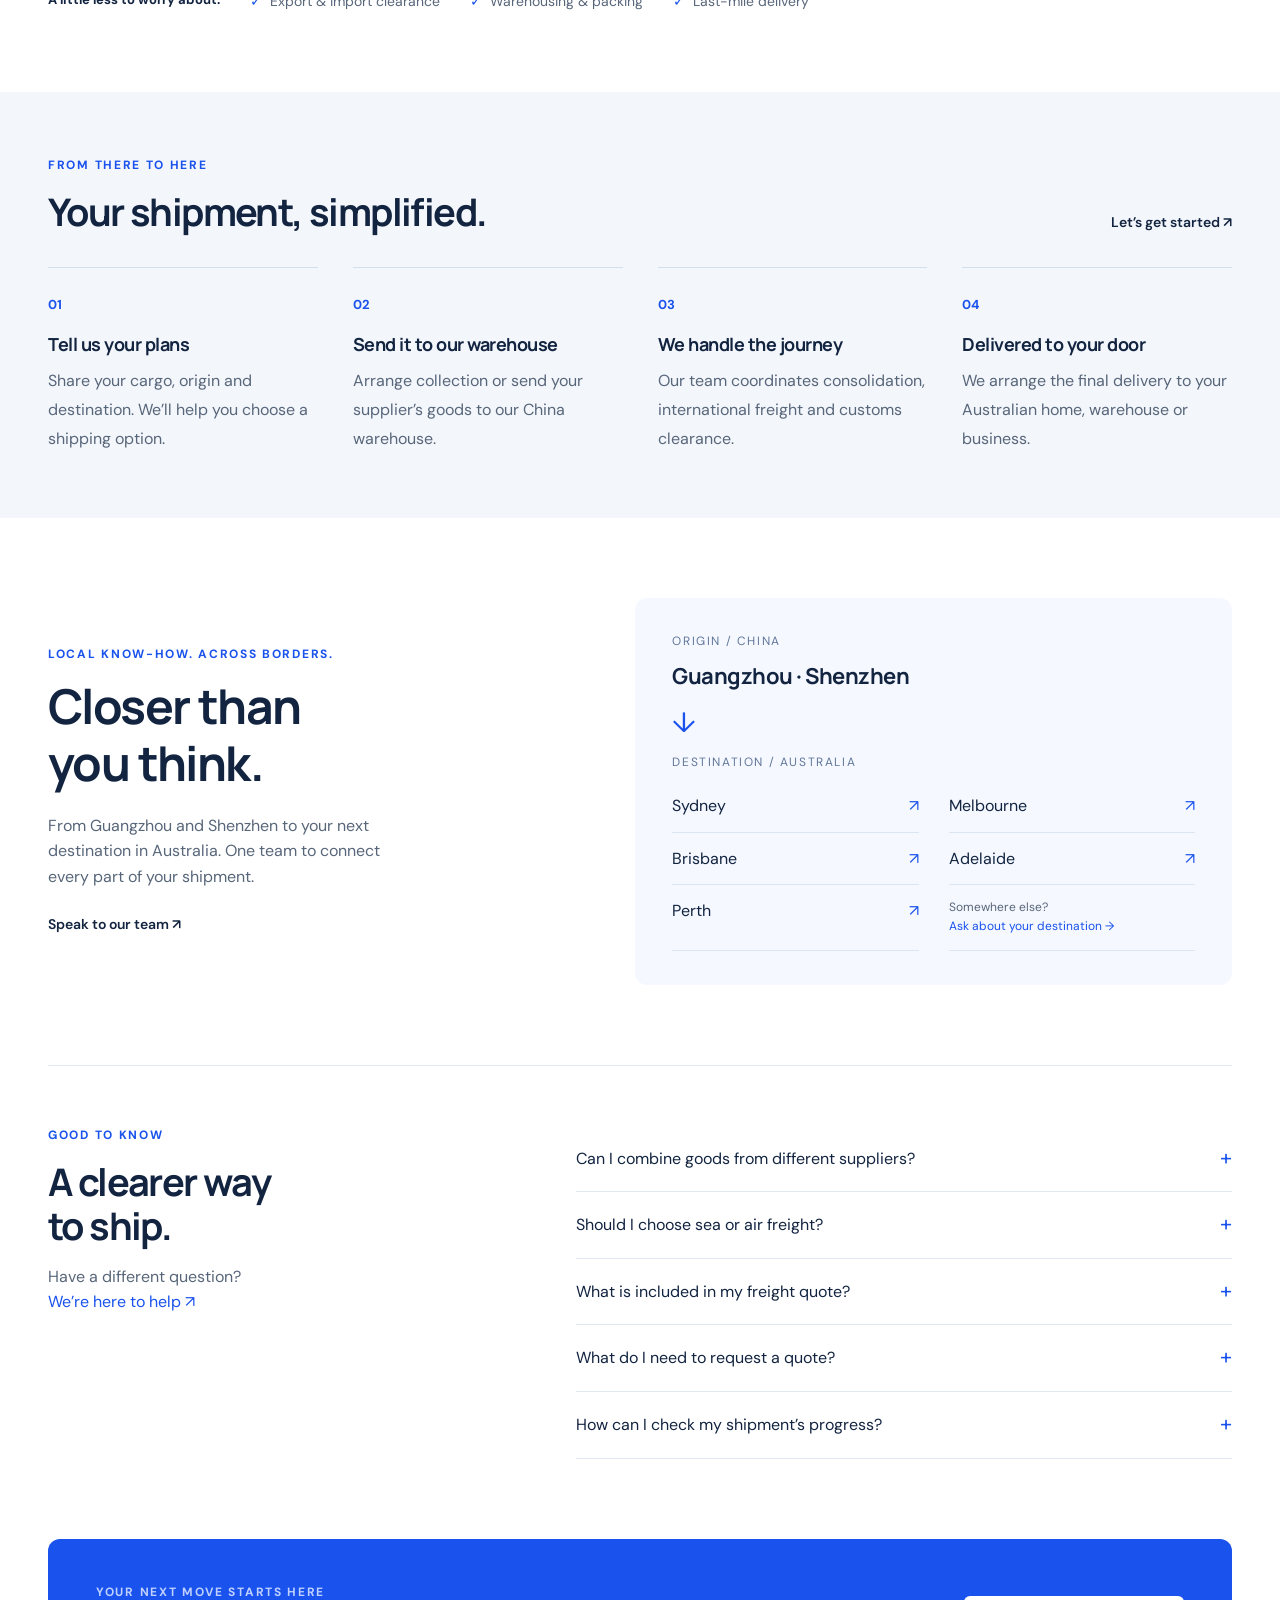
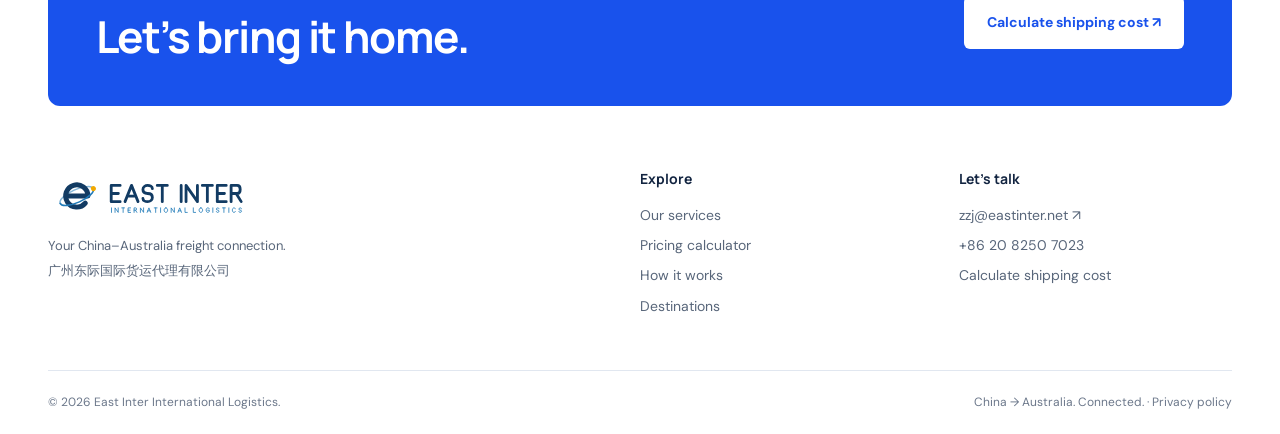
==== commit 571de666: "Site: Meta Pixel + GA4 tracking and /privacy page (PM approved)" ====
--- a/index.html
+++ b/index.html
@@ -1,7 +1,9 @@
 <!doctype html>
-<html lang="en"><head><meta charset="utf-8"><meta name="viewport" content="width=device-width,initial-scale=1"><title>East Inter — A simpler way from China to Australia</title><meta name="description" content="Sea freight, air freight and consolidation from China to Australia. Plan your shipment with East Inter International Logistics."><link rel="icon" type="image/svg+xml" href="/assets/favicon.svg"><link rel="stylesheet" href="style.css"></head><body>
+<html lang="en"><head><meta charset="utf-8"><meta name="viewport" content="width=device-width,initial-scale=1"><title>East Inter — A simpler way from China to Australia</title><meta name="description" content="Sea freight, air freight and consolidation from China to Australia. Plan your shipment with East Inter International Logistics."><link rel="icon" type="image/svg+xml" href="/assets/favicon.svg"><link rel="stylesheet" href="style.css"><script src="/tracking-config.js"></script>
+  <script src="/tracking.js" defer></script>
+</head><body>
 <div class="topbar"><div class="container"><span>From China. To your door in Australia.</span><a href="mailto:zzj@eastinter.net">Talk to our freight team ↗</a></div></div>
-<header class="container"><a class="brand" href="/" aria-label="East Inter home"><img src="/assets/east-inter-logo.svg" alt="East Inter International Logistics" width="326" height="80" style="height:50px;width:auto;display:block"></a><button class="menu" aria-label="Open navigation" aria-expanded="false">☰</button><nav aria-label="Main navigation"><a href="#services">Our services</a><a href="/eastinter-pricing-calculator">Pricing calculator</a><a href="#how">How it works</a><a href="#coverage">Destinations</a><a href="#faq">Help & FAQs</a></nav><a class="button nav-cta" href="/eastinter-pricing-calculator">Calculate price <span>↗</span></a></header>
+<header class="container"><a class="brand" href="/" aria-label="East Inter home"><img src="/assets/east-inter-logo.svg" alt="East Inter International Logistics" width="326" height="80" class="brand-logo" style="height:50px;width:auto;display:block"></a><button class="menu" aria-label="Open navigation" aria-expanded="false">☰</button><nav aria-label="Main navigation"><a href="#services">Our services</a><a href="/eastinter-pricing-calculator">Pricing calculator</a><a href="#how">How it works</a><a href="#coverage">Destinations</a><a href="#faq">Help & FAQs</a></nav><a class="button nav-cta" href="/eastinter-pricing-calculator">Calculate price <span>↗</span></a></header>
 <main><section class="hero container"><div class="hero-copy"><div class="eyebrow"><span class="tinyline"></span> YOUR CHINA–AUSTRALIA CONNECTION</div><h1>Big journeys.<br><span>Made simple.</span></h1><p>From a few boxes to a full container.<br>We bring your goods from China to Australia,<br class="desktop"> with sea, air and door-to-door delivery.</p><div class="hero-actions"><a href="/eastinter-pricing-calculator" class="button">Calculate shipping cost <span>↗</span></a><a href="#how" class="text-link">See how it works <span>→</span></a></div><div class="hero-benefits"><span>✓ China & Australia clearance</span><span>✓ One team, door to door</span></div></div><div class="hero-photo"><img src="assets/freight.png" alt="International freight port and shipping operations" fetchpriority="high"><div class="photo-top"><span>CONNECTED BY EAST INTER</span><span>CN → AU</span></div><div class="route-card"><span class="route-label">YOUR NEXT SHIPMENT</span><div class="route"><div><strong>CN</strong><span>China</span></div><div class="route-line"><span>→</span></div><div><strong>AU</strong><span>Australia</span></div></div><div class="route-bottom">Sea freight <span>·</span> Air freight <span>·</span> To your door</div></div></div></section>
 <section id="shipping" class="shipping container" aria-labelledby="ship-title"><div class="shipping-top"><h2 id="ship-title">Let’s get it moving.</h2><div class="tabs" role="tablist" aria-label="Shipping tools"><button id="tab-quote" role="tab" aria-selected="true" aria-controls="panel-quote" data-tab="quote">Instant price estimate</button><button id="tab-track" role="tab" aria-selected="false" aria-controls="panel-track" tabindex="-1" data-tab="track">Track a shipment</button><button id="tab-volume" role="tab" aria-selected="false" aria-controls="panel-volume" tabindex="-1" data-tab="volume">Volume calculator</button></div></div><div id="panel-quote" role="tabpanel" aria-labelledby="tab-quote"><form id="quick-quote" class="quick-grid"><label>Shipping from<select name="origin"><option>Guangzhou, China</option><option>Shenzhen, China</option><option>Other city in China</option></select></label><label>Delivering to<select name="destination"><option>Sydney, Australia</option><option>Melbourne, Australia</option><option>Brisbane, Australia</option><option>Adelaide, Australia</option><option>Perth, Australia</option><option>Other Australian destination</option></select></label><label>Shipping method<select name="method"><option>Sea freight</option><option>Air freight</option><option>Help me choose</option></select></label><button class="button" type="submit">Calculate price <span>↗</span></button></form><p class="tool-note">Continue to the East Inter pricing calculator for an instant AUD estimate and full price breakdown.</p></div><div id="panel-track" role="tabpanel" aria-labelledby="tab-track" hidden><form id="track-form" class="track-grid"><label>Shipment reference<input name="reference" placeholder="Enter your East Inter shipment reference" required maxlength="80"></label><button class="button" type="submit">Request an update ↗</button></form><p class="tool-note">Contact our team with your reference for the latest shipment update. Online tracking is not yet connected.</p><p id="track-result" role="status"></p></div><div id="panel-volume" role="tabpanel" aria-labelledby="tab-volume" hidden><form id="volume-form" class="volume-grid"><label>Length (cm)<input name="length" type="number" min="0.1" step="any" value="60" required></label><label>Width (cm)<input name="width" type="number" min="0.1" step="any" value="40" required></label><label>Height (cm)<input name="height" type="number" min="0.1" step="any" value="40" required></label><label>Boxes<input name="quantity" type="number" min="1" max="100000" step="1" value="1" required></label><button class="button" type="submit">Calculate →</button></form><p id="volume-result" role="status">Enter the outer dimensions of identical boxes. Calculate will open the pricing estimator with the resulting CBM.</p></div></section>
 <div class="service-strip container"><span>ONE PARTNER. EVERY STEP.</span><div>Collection in China</div><b>→</b><div>Consolidation</div><b>→</b><div>Sea or air freight</div><b>→</b><div>Australian delivery</div></div>
@@ -10,5 +12,5 @@
 <section id="coverage" class="coverage section container"><div><div class="eyebrow">LOCAL KNOW-HOW. ACROSS BORDERS.</div><h2>Closer than<br>you think.</h2><p>From Guangzhou and Shenzhen to your next destination in Australia. One team to connect every part of your shipment.</p><a class="text-link" href="mailto:zzj@eastinter.net">Speak to our team ↗</a></div><div class="destinations"><div class="destination-title"><span>ORIGIN / CHINA</span><strong>Guangzhou · Shenzhen</strong></div><div class="destination-arrow">↓</div><div class="destination-title"><span>DESTINATION / AUSTRALIA</span></div><div class="cities"><span>Sydney <b>↗</b></span><span>Melbourne <b>↗</b></span><span>Brisbane <b>↗</b></span><span>Adelaide <b>↗</b></span><span>Perth <b>↗</b></span><span class="city-other">Somewhere else?<br><a href="#shipping">Ask about your destination →</a></span></div></div></section>
 <section id="faq" class="faq section container"><div><div class="eyebrow">GOOD TO KNOW</div><h2>A clearer way<br>to ship.</h2><p>Have a different question?<br><a href="mailto:zzj@eastinter.net">We’re here to help ↗</a></p></div><div class="faq-list"><details><summary>Can I combine goods from different suppliers?</summary><p>Yes. East Inter offers warehousing and consolidation in Guangzhou and Shenzhen. Contact our team before dispatching goods to confirm the receiving address, storage terms and packing requirements.</p></details><details><summary>Should I choose sea or air freight?</summary><p>Sea freight generally suits larger shipments when your schedule is flexible. Air freight suits urgent and higher-value goods. Share your cargo details and required arrival date so our team can recommend an option and confirm current transit estimates.</p></details><details><summary>What is included in my freight quote?</summary><p>Your tailored quote should set out the agreed freight, collection, clearance and delivery charges. Ask our team to confirm taxes, duties, insurance and any destination charges for your particular shipment before booking.</p></details><details><summary>What do I need to request a quote?</summary><p>Provide your origin, destination, goods description, number of packages, total weight and outer dimensions. For multiple package sizes, include a packing list.</p></details><details><summary>How can I check my shipment’s progress?</summary><p>Use the shipment update tool above to prepare an email with your East Inter reference. The freight team can provide the latest update; live tracking is not connected to this website yet.</p></details></div></section>
 <section class="cta container"><div><div class="eyebrow">YOUR NEXT MOVE STARTS HERE</div><h2>Let’s bring it home.</h2></div><a href="/eastinter-pricing-calculator" class="button white">Calculate shipping cost ↗</a></section></main>
-<footer class="container"><div class="footer-top"><div><a class="brand" href="/"><img src="/assets/east-inter-logo.svg" alt="East Inter International Logistics" width="326" height="80" style="height:50px;width:auto;display:block"></a><p>Your China–Australia freight connection.<br>广州东际国际货运代理有限公司</p></div><div><h3>Explore</h3><a href="#services">Our services</a><a href="/eastinter-pricing-calculator">Pricing calculator</a><a href="#how">How it works</a><a href="#coverage">Destinations</a></div><div><h3>Let’s talk</h3><a href="mailto:zzj@eastinter.net">zzj@eastinter.net ↗</a><a href="tel:+862082507023">+86 20 8250 7023</a><a href="/eastinter-pricing-calculator">Calculate shipping cost</a></div></div><div class="footer-bottom"><span>© <span id="year">2026</span> East Inter International Logistics.</span><span>China → Australia. Connected.</span></div></footer>
+<footer class="container"><div class="footer-top"><div><a class="brand" href="/"><img src="/assets/east-inter-logo.svg" alt="East Inter International Logistics" width="326" height="80" class="brand-logo" style="height:50px;width:auto;display:block"></a><p>Your China–Australia freight connection.<br>广州东际国际货运代理有限公司</p></div><div><h3>Explore</h3><a href="#services">Our services</a><a href="/eastinter-pricing-calculator">Pricing calculator</a><a href="#how">How it works</a><a href="#coverage">Destinations</a></div><div><h3>Let’s talk</h3><a href="mailto:zzj@eastinter.net">zzj@eastinter.net ↗</a><a href="tel:+862082507023">+86 20 8250 7023</a><a href="/eastinter-pricing-calculator">Calculate shipping cost</a></div></div><div class="footer-bottom"><span>© <span id="year">2026</span> East Inter International Logistics.</span><span>China → Australia. Connected. · <a href="/privacy">Privacy policy</a></span></div></footer>
 <dialog id="quote-dialog" aria-labelledby="dialog-title"><button class="close" aria-label="Close quote form">×</button><div class="eyebrow">LET’S PLAN YOUR SHIPMENT</div><h2 id="dialog-title">A quote that fits your cargo.</h2><p id="quote-route"></p><form id="details-form"><div class="form-pair"><label>Your name<input name="name" autocomplete="name" required maxlength="120"></label><label>Email address<input name="email" type="email" autocomplete="email" required></label></div><label>Goods description<textarea name="cargo" rows="3" placeholder="e.g. 8 cartons of homewares; include collection and delivery details" required maxlength="3000"></textarea></label><div class="form-pair"><label>Total weight (kg)<input name="weight" type="number" min="0.01" step="any" required></label><label>Total volume (CBM, optional)<input name="volume" type="number" min="0.000001" step="any"></label></div><p class="tool-note">We’ll prepare an email to zzj@eastinter.net with your details. Your request is sent only when you send it in your email app.</p><button class="button" type="submit">Prepare quote email ↗</button><p id="quote-status" role="status"></p><a id="email-fallback" hidden>Open prepared email ↗</a></form></dialog><script src="app.js"></script></body></html>
--- a/style.css
+++ b/style.css
@@ -4,3 +4,5 @@
 
 /* Readable content and controls across devices. */
 label,.tool-note,.hero-benefits,.included,.footer-top>div>a:not(.brand),.footer-top h3{font-size:14px}.service p,.steps p,.section-head>p,.coverage p,.faq p{font-size:16px}.eyebrow,.topbar,.route-label,.route-bottom,.photo-top,.service-number span,.service-footer>span,.destination-title>span,.cta .eyebrow,.footer-bottom,.service-strip>span{font-size:12px}.brand small{font-size:10px}.hero-benefits{flex-wrap:wrap;gap:8px 18px}.tabs{flex-wrap:wrap}.tabs button{font-size:14px}.service-number{gap:12px}.service-number span{letter-spacing:.4px}.service-footer>span{letter-spacing:0}.section-head>p{max-width:400px}.service-strip{flex-wrap:wrap}.cities .city-other{font-size:12px}.hero-photo{min-height:390px}@media(max-width:760px){.shipping-top .tabs{gap:14px}.tabs button{font-size:14px}.hero-photo{min-height:330px}.hero-actions{flex-wrap:wrap}.service-number span{font-size:12px}.hero-benefits{font-size:12px}.photo-top{font-size:12px}.route-bottom{font-size:12px;gap:8px;flex-wrap:wrap}}
+
+.brand-logo{max-width:100%}@media(max-width:390px){.brand-logo{height:34px!important}}
